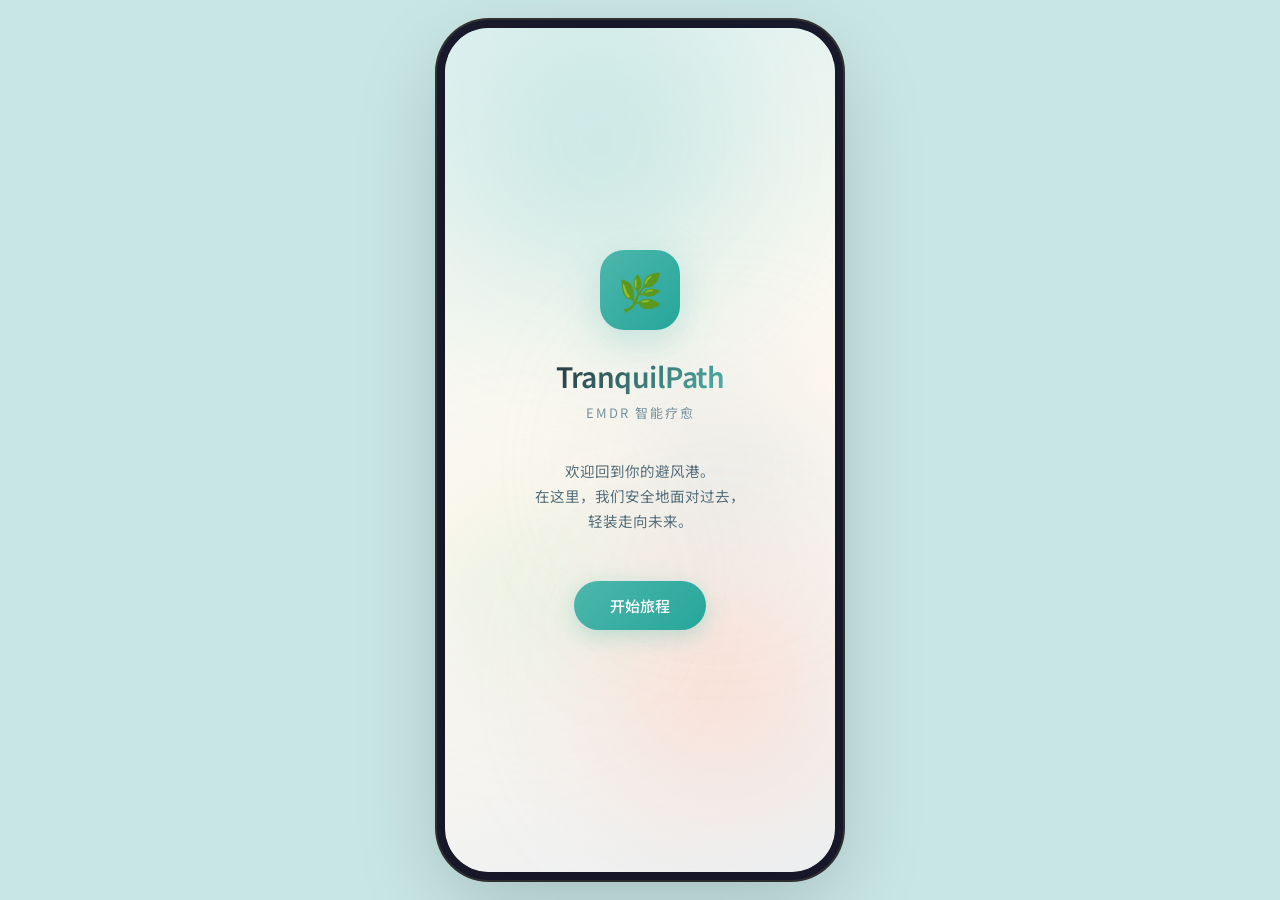
==== 05-Coding-Projects/TranquilPath-EMDR.html @ eb354d19 "Add TranquilPath EMDR therapy prototype Co-Authored-By: Claude Opus 4.6 <noreply@anthropic.com>" ====
<!DOCTYPE html>
<html lang="zh-CN">
<head>
<meta charset="UTF-8">
<meta name="viewport" content="width=device-width,initial-scale=1,maximum-scale=1,user-scalable=no">
<title>TranquilPath · EMDR 智能疗愈</title>
<link rel="preconnect" href="https://fonts.googleapis.com">
<link rel="preconnect" href="https://fonts.gstatic.com" crossorigin>
<link href="https://fonts.googleapis.com/css2?family=Inter:wght@300;400;500;600&family=Noto+Sans+SC:wght@300;400;500;600&display=swap" rel="stylesheet">
<script src="https://cdnjs.cloudflare.com/ajax/libs/gsap/3.12.5/gsap.min.js"></script>
<style>
/* ═══════════════════════════════════════════
   0. RESET & ROOT
   ═══════════════════════════════════════════ */
*,*::before,*::after{margin:0;padding:0;box-sizing:border-box}
:root{
  --mint:#E0F2F1;--mint-deep:#4DB6AC;--mint-mid:#80CBC4;--mint-light:#B2DFDB;
  --warm:#FFF9F0;--warm-accent:#FFAB91;--warm-deep:#FF8A65;
  --cloud:#ECEFF1;--cloud-deep:#90A4AE;
  --text-1:#263238;--text-2:#546E7A;--text-3:#78909C;
  --glass:rgba(255,255,255,0.42);--glass-strong:rgba(255,255,255,0.62);
  --glass-border:rgba(255,255,255,0.55);--glass-shadow:0 8px 32px rgba(0,0,0,0.07);
  --r-sm:12px;--r-md:20px;--r-lg:28px;
}
html,body{height:100%;overflow:hidden;background:#c8e6e4}
body{
  font-family:'Noto Sans SC','Inter',system-ui,sans-serif;
  color:var(--text-1);line-height:1.6;
  display:flex;align-items:center;justify-content:center;
  -webkit-font-smoothing:antialiased;
}

/* ═══════════════════════════════════════════
   1. PHONE FRAME
   ═══════════════════════════════════════════ */
.phone{
  width:390px;height:844px;border-radius:44px;overflow:hidden;
  position:relative;
  background:linear-gradient(160deg,var(--mint) 0%,var(--warm) 50%,var(--cloud) 100%);
  box-shadow:0 30px 90px rgba(0,0,0,0.18),0 0 0 8px #1a1a2e,0 0 0 10px #333;
}
@media(max-width:430px){
  .phone{width:100vw;height:100dvh;border-radius:0;box-shadow:none;}
  html,body{background:var(--mint)}
}

/* ═══════════════════════════════════════════
   2. BACKGROUND ORBS (living, breathing bg)
   ═══════════════════════════════════════════ */
.bg-orbs{position:absolute;inset:0;overflow:hidden;z-index:0;pointer-events:none}
.orb{position:absolute;border-radius:50%;filter:blur(70px);opacity:.55;will-change:transform}
.orb-1{width:280px;height:280px;background:#B2DFDB;top:-60px;left:-40px}
.orb-2{width:220px;height:220px;background:#FFCCBC;bottom:60px;right:-30px}
.orb-3{width:180px;height:180px;background:#CFD8DC;top:45%;left:40%}
.orb-4{width:150px;height:150px;background:#C8E6C9;bottom:30%;left:-20px}

/* ═══════════════════════════════════════════
   3. SCREENS
   ═══════════════════════════════════════════ */
.screen{
  position:absolute;inset:0;z-index:1;
  display:flex;flex-direction:column;align-items:center;
  padding:60px 28px 40px;opacity:0;pointer-events:none;
  overflow-y:auto;overflow-x:hidden;
  -webkit-overflow-scrolling:touch;
}
.screen.active{opacity:1;pointer-events:auto}
.screen::-webkit-scrollbar{display:none}

/* ═══════════════════════════════════════════
   4. STAGE INDICATOR
   ═══════════════════════════════════════════ */
.stage-bar{
  position:absolute;top:16px;left:28px;right:28px;z-index:10;
  display:flex;align-items:center;gap:6px;
}
.stage-dot{
  flex:1;height:3px;border-radius:2px;
  background:rgba(77,182,172,0.18);transition:background .5s;
}
.stage-dot.done{background:var(--mint-deep)}
.stage-dot.current{background:var(--mint-deep);animation:stage-pulse 2s ease-in-out infinite}
@keyframes stage-pulse{0%,100%{opacity:1}50%{opacity:.5}}
.stage-label{
  position:absolute;top:24px;left:0;
  font-size:11px;font-weight:500;color:var(--text-3);letter-spacing:.5px;
}

/* ═══════════════════════════════════════════
   5. GLASSMORPHISM COMPONENTS
   ═══════════════════════════════════════════ */
.glass{
  background:var(--glass);backdrop-filter:blur(24px);-webkit-backdrop-filter:blur(24px);
  border:1px solid var(--glass-border);border-radius:var(--r-md);
  box-shadow:var(--glass-shadow);
}
.glass-strong{
  background:var(--glass-strong);backdrop-filter:blur(30px);-webkit-backdrop-filter:blur(30px);
  border:1px solid rgba(255,255,255,0.7);border-radius:var(--r-md);
  box-shadow:var(--glass-shadow);
}

/* ═══════════════════════════════════════════
   6. BUTTONS
   ═══════════════════════════════════════════ */
.btn{
  display:inline-flex;align-items:center;justify-content:center;gap:8px;
  padding:14px 36px;border:none;border-radius:50px;cursor:pointer;
  font-family:inherit;font-size:15px;font-weight:500;
  transition:transform .2s,box-shadow .2s;
  -webkit-tap-highlight-color:transparent;
}
.btn:active{transform:scale(.96)}
.btn-primary{
  background:linear-gradient(135deg,var(--mint-deep),#26A69A);
  color:#fff;box-shadow:0 6px 24px rgba(77,182,172,0.35);
}
.btn-primary:hover{box-shadow:0 8px 30px rgba(77,182,172,0.5)}
.btn-soft{
  background:rgba(255,255,255,0.5);backdrop-filter:blur(12px);
  color:var(--text-1);border:1px solid rgba(255,255,255,0.6);
}
.btn-ghost{
  background:transparent;color:var(--text-2);padding:10px 20px;font-size:13px;
}
.btn-icon{
  width:44px;height:44px;padding:0;border-radius:50%;
  background:rgba(255,255,255,0.45);backdrop-filter:blur(12px);
  border:1px solid rgba(255,255,255,0.5);color:var(--text-1);
  font-size:18px;cursor:pointer;transition:transform .15s;
}
.btn-icon:active{transform:scale(.9)}

/* ═══════════════════════════════════════════
   7. WELCOME SCREEN
   ═══════════════════════════════════════════ */
#welcome{justify-content:center;padding-bottom:80px}
.welcome-logo{
  width:80px;height:80px;border-radius:24px;
  background:linear-gradient(135deg,var(--mint-deep),#26A69A);
  display:flex;align-items:center;justify-content:center;
  font-size:36px;margin-bottom:24px;
  box-shadow:0 12px 40px rgba(77,182,172,0.3);
}
.welcome-title{
  font-size:28px;font-weight:600;letter-spacing:-.5px;
  background:linear-gradient(135deg,var(--text-1),var(--mint-deep));
  -webkit-background-clip:text;-webkit-text-fill-color:transparent;
  margin-bottom:4px;
}
.welcome-sub{font-size:13px;color:var(--text-3);letter-spacing:2px;margin-bottom:36px}
.welcome-quote{
  font-size:14.5px;color:var(--text-2);text-align:center;
  max-width:300px;line-height:1.7;margin-bottom:48px;
}
.particles{position:absolute;inset:0;pointer-events:none;overflow:hidden;z-index:0}
.particle{
  position:absolute;bottom:-10px;border-radius:50%;
  background:rgba(77,182,172,0.3);
  animation:float-up linear infinite;
}
@keyframes float-up{
  0%{transform:translateY(0) translateX(0);opacity:0}
  8%{opacity:.4}85%{opacity:.15}
  100%{transform:translateY(-850px) translateX(30px);opacity:0}
}

/* ═══════════════════════════════════════════
   8. SAFE PLACE SCREEN
   ═══════════════════════════════════════════ */
#safe-place{justify-content:center;gap:0}
.breath-container{position:relative;width:200px;height:200px;margin-bottom:32px}
.breath-ring{
  position:absolute;inset:0;border-radius:50%;
  border:2.5px solid rgba(77,182,172,0.25);
}
.breath-circle{
  position:absolute;inset:12px;border-radius:50%;
  background:radial-gradient(circle at 40% 35%,rgba(178,223,219,0.6),rgba(77,182,172,0.2));
  box-shadow:0 0 50px rgba(77,182,172,0.15);
  will-change:transform;
}
.breath-glow{
  position:absolute;inset:-20px;border-radius:50%;
  background:radial-gradient(circle,rgba(77,182,172,0.08) 0%,transparent 70%);
  will-change:transform;
}
.breath-text{
  font-size:16px;font-weight:400;color:var(--mint-deep);
  text-align:center;min-height:28px;
}
.safe-title{font-size:20px;font-weight:600;color:var(--text-1);margin-bottom:12px;text-align:center}
.safe-desc{
  font-size:13.5px;color:var(--text-2);text-align:center;
  max-width:280px;line-height:1.7;margin-bottom:28px;
}
.breath-counter{font-size:12px;color:var(--text-3);margin-top:16px}

/* ═══════════════════════════════════════════
   9. MODE SELECTION SCREEN
   ═══════════════════════════════════════════ */
#mode-select{padding-top:52px;gap:0}
.mode-title{font-size:20px;font-weight:600;margin-bottom:8px;margin-top:8px;text-align:center}
.mode-desc{font-size:13px;color:var(--text-2);text-align:center;max-width:280px;margin-bottom:24px;line-height:1.65}
.mode-cards{display:flex;flex-direction:column;gap:14px;width:100%;margin-bottom:28px}
.mode-card{
  display:flex;align-items:center;gap:16px;
  padding:18px 20px;border-radius:var(--r-md);cursor:pointer;
  background:rgba(255,255,255,0.38);backdrop-filter:blur(18px);
  border:2px solid transparent;transition:all .3s;
  -webkit-tap-highlight-color:transparent;
}
.mode-card:hover{background:rgba(255,255,255,0.52)}
.mode-card.selected{
  border-color:var(--mint-deep);
  background:rgba(224,242,241,0.5);
  box-shadow:0 4px 20px rgba(77,182,172,0.15);
}
.mode-icon{
  width:48px;height:48px;border-radius:14px;flex-shrink:0;
  display:flex;align-items:center;justify-content:center;font-size:22px;
  background:rgba(77,182,172,0.12);
}
.mode-card.selected .mode-icon{background:rgba(77,182,172,0.22)}
.mode-label{font-size:15px;font-weight:500;margin-bottom:2px}
.mode-detail{font-size:12px;color:var(--text-3);line-height:1.5}

/* ═══════════════════════════════════════════
   10. BLS SESSION SCREEN
   ═══════════════════════════════════════════ */
#session{padding:52px 20px 24px;gap:0}
.session-header{
  display:flex;align-items:center;justify-content:space-between;
  width:100%;margin-bottom:8px;
}
.session-phase{font-size:13px;font-weight:500;color:var(--mint-deep)}
.session-sets{font-size:12px;color:var(--text-3)}
.bls-area{
  position:relative;width:100%;flex:1;min-height:280px;
  border-radius:var(--r-lg);overflow:hidden;
  background:rgba(255,255,255,0.2);
  margin:12px 0;
}
.bls-ball{
  position:absolute;width:44px;height:44px;border-radius:50%;
  background:radial-gradient(circle at 38% 35%,#B2DFDB,var(--mint-deep));
  box-shadow:0 0 24px rgba(77,182,172,0.4),0 0 48px rgba(77,182,172,0.15);
  top:50%;left:0;transform:translate(0,-50%);
  will-change:transform;z-index:2;
}
.bls-path-line{
  position:absolute;top:50%;left:22px;right:22px;height:2px;
  background:rgba(77,182,172,0.12);border-radius:1px;z-index:1;
}
.bls-path-inf{
  position:absolute;inset:0;z-index:1;pointer-events:none;
  display:flex;align-items:center;justify-content:center;
}
.bls-path-inf svg{width:80%;opacity:.1}
.guide-text{
  font-size:13.5px;color:var(--text-2);text-align:center;
  min-height:44px;line-height:1.65;margin-bottom:8px;
  max-width:320px;align-self:center;
}
.session-controls{
  display:flex;align-items:center;justify-content:center;gap:16px;
  width:100%;padding-top:8px;
}
.speed-label{font-size:11px;color:var(--text-3)}
.path-toggle{
  display:flex;align-items:center;gap:0;
  background:rgba(255,255,255,0.4);border-radius:20px;overflow:hidden;
  border:1px solid rgba(255,255,255,0.5);
}
.path-opt{
  padding:6px 14px;font-size:12px;cursor:pointer;
  color:var(--text-3);transition:all .25s;border:none;background:none;
  font-family:inherit;
}
.path-opt.active{background:var(--mint-deep);color:#fff;border-radius:18px}

/* Audio vis */
.audio-vis{
  display:flex;align-items:center;justify-content:center;gap:4px;
  position:absolute;inset:0;z-index:2;
}
.audio-bar{
  width:6px;border-radius:3px;background:var(--mint-deep);
  transition:height .15s;will-change:height;opacity:.6;
}
/* Haptic vis */
.haptic-vis{
  position:absolute;inset:0;display:flex;align-items:center;justify-content:center;z-index:2;
}
.haptic-hands{position:relative;width:200px;height:200px}
.haptic-hand{
  position:absolute;font-size:52px;transition:opacity .3s,transform .3s;opacity:.3;
}
.haptic-hand.left{left:10px;top:50%;transform:translateY(-50%) scaleX(-1)}
.haptic-hand.right{right:10px;top:50%;transform:translateY(-50%)}
.haptic-hand.active{opacity:1;transform:translateY(-50%) scale(1.15)}
.haptic-hand.right.active{transform:translateY(-50%) scale(1.15)}
.haptic-label{
  position:absolute;bottom:30%;left:50%;transform:translateX(-50%);
  font-size:13px;color:var(--text-3);white-space:nowrap;
}

/* ═══════════════════════════════════════════
   11. SUD POPUP
   ═══════════════════════════════════════════ */
.sud-overlay{
  position:absolute;inset:0;z-index:20;
  background:rgba(0,0,0,0.15);backdrop-filter:blur(4px);
  display:flex;align-items:flex-end;justify-content:center;
  opacity:0;pointer-events:none;transition:opacity .4s;
}
.sud-overlay.show{opacity:1;pointer-events:auto}
.sud-sheet{
  width:100%;padding:28px 24px 44px;
  background:rgba(255,255,255,0.88);backdrop-filter:blur(30px);
  border-radius:28px 28px 0 0;border:1px solid rgba(255,255,255,0.8);
  border-bottom:none;transform:translateY(100%);transition:transform .45s cubic-bezier(.32,.72,.37,1.1);
}
.sud-overlay.show .sud-sheet{transform:translateY(0)}
.sud-handle{width:36px;height:4px;background:rgba(0,0,0,0.1);border-radius:2px;margin:0 auto 20px}
.sud-title{font-size:17px;font-weight:600;text-align:center;margin-bottom:4px}
.sud-subtitle{font-size:13px;color:var(--text-3);text-align:center;margin-bottom:20px}
.sud-scale{display:flex;align-items:center;justify-content:center;gap:6px;margin-bottom:8px}
.sud-num{
  width:30px;height:30px;border-radius:50%;
  display:flex;align-items:center;justify-content:center;
  font-size:12px;font-weight:500;cursor:pointer;
  background:rgba(77,182,172,0.08);color:var(--text-2);
  border:2px solid transparent;transition:all .2s;
  -webkit-tap-highlight-color:transparent;
}
.sud-num:hover{background:rgba(77,182,172,0.15)}
.sud-num.selected{
  border-color:var(--mint-deep);background:rgba(77,182,172,0.2);
  color:var(--mint-deep);font-weight:600;transform:scale(1.15);
}
.sud-num.high{background:rgba(255,107,107,0.08)}
.sud-num.high.selected{border-color:#ef5350;background:rgba(255,107,107,0.15);color:#ef5350}
.sud-labels{display:flex;justify-content:space-between;margin-bottom:16px;padding:0 4px}
.sud-labels span{font-size:10px;color:var(--text-3)}
.sud-feedback{
  font-size:13px;color:var(--text-2);text-align:center;
  min-height:40px;line-height:1.6;margin-bottom:16px;
}
.sud-actions{display:flex;justify-content:center}

/* ═══════════════════════════════════════════
   12. BODY SCAN SCREEN
   ═══════════════════════════════════════════ */
#body-scan{padding-top:52px;gap:0}
.scan-title{font-size:20px;font-weight:600;margin-bottom:8px;text-align:center}
.scan-desc{font-size:13px;color:var(--text-2);text-align:center;max-width:280px;margin-bottom:16px;line-height:1.65}
.body-svg-wrap{
  position:relative;width:180px;height:340px;margin:0 auto 12px;
}
.body-svg-wrap svg{width:100%;height:100%}
.body-part{
  fill:rgba(77,182,172,0.1);stroke:rgba(77,182,172,0.3);stroke-width:1.5;
  cursor:pointer;transition:fill .3s,stroke .3s,filter .3s;
}
.body-part:hover{fill:rgba(77,182,172,0.2)}
.body-part.active{
  fill:rgba(77,182,172,0.35);stroke:var(--mint-deep);stroke-width:2;
  filter:drop-shadow(0 0 8px rgba(77,182,172,0.4));
}
.body-part.released{
  fill:rgba(200,230,201,0.3);stroke:rgba(129,199,132,0.5);
  filter:drop-shadow(0 0 6px rgba(129,199,132,0.3));
}
.scan-feedback{
  font-size:13.5px;color:var(--text-2);text-align:center;
  min-height:44px;line-height:1.65;max-width:280px;
}
.scan-count{font-size:12px;color:var(--text-3);margin-top:8px;margin-bottom:16px}

/* ═══════════════════════════════════════════
   13. CLOSURE SCREEN
   ═══════════════════════════════════════════ */
#closure{justify-content:center;gap:0}
.closure-icon{font-size:56px;margin-bottom:20px}
.closure-title{font-size:22px;font-weight:600;text-align:center;margin-bottom:12px}
.closure-msg{
  font-size:14px;color:var(--text-2);text-align:center;
  max-width:280px;line-height:1.7;margin-bottom:32px;
}
.closure-stats{
  display:flex;gap:20px;margin-bottom:36px;
}
.stat-card{
  padding:16px 20px;text-align:center;min-width:100px;
}
.stat-val{font-size:24px;font-weight:600;color:var(--mint-deep);margin-bottom:2px}
.stat-label{font-size:11px;color:var(--text-3)}
.closure-hearts{position:absolute;inset:0;pointer-events:none;overflow:hidden}
.heart{
  position:absolute;bottom:-20px;font-size:16px;opacity:0;
  animation:heart-float 4s ease-out forwards;
}
@keyframes heart-float{
  0%{transform:translateY(0) scale(0);opacity:0}
  15%{opacity:.6;transform:translateY(-80px) scale(1)}
  100%{opacity:0;transform:translateY(-600px) scale(.6) rotate(20deg)}
}

/* ═══════════════════════════════════════════
   14. UTILITIES
   ═══════════════════════════════════════════ */
.mt-8{margin-top:8px}.mt-16{margin-top:16px}.mt-24{margin-top:24px}
.hidden{display:none!important}
.fade-text{transition:opacity .4s}
</style>
</head>
<body>

<div class="phone" id="app">
  <!-- ── BG Orbs ── -->
  <div class="bg-orbs">
    <div class="orb orb-1"></div>
    <div class="orb orb-2"></div>
    <div class="orb orb-3"></div>
    <div class="orb orb-4"></div>
  </div>

  <!-- ── Stage Indicator ── -->
  <div class="stage-bar" id="stageBar" style="opacity:0">
    <div class="stage-dot" data-stage="0"></div>
    <div class="stage-dot" data-stage="1"></div>
    <div class="stage-dot" data-stage="2"></div>
    <div class="stage-dot" data-stage="3"></div>
    <div class="stage-dot" data-stage="4"></div>
    <div class="stage-dot" data-stage="5"></div>
  </div>

  <!-- ══════════════════════════════════════
       SCREEN 1: WELCOME
       ══════════════════════════════════════ -->
  <div class="screen active" id="welcome">
    <div class="particles" id="particles"></div>
    <div class="welcome-logo" id="wLogo">🌿</div>
    <div class="welcome-title" id="wTitle">TranquilPath</div>
    <div class="welcome-sub" id="wSub">EMDR 智能疗愈</div>
    <p class="welcome-quote" id="wQuote">
      欢迎回到你的避风港。<br>在这里，我们安全地面对过去，<br>轻装走向未来。
    </p>
    <button class="btn btn-primary" id="wBtn" onclick="goTo('safe-place',0)">开始旅程</button>
  </div>

  <!-- ══════════════════════════════════════
       SCREEN 2: SAFE PLACE (Breathing)
       ══════════════════════════════════════ -->
  <div class="screen" id="safe-place">
    <div class="safe-title">建立你的安全屋</div>
    <p class="safe-desc">闭上眼，想象一个绝对安全的地方。<br>跟随光圈的节奏，慢慢呼吸。</p>
    <div class="breath-container" id="breathBox">
      <div class="breath-glow" id="breathGlow"></div>
      <div class="breath-ring"></div>
      <div class="breath-circle" id="breathCircle"></div>
    </div>
    <div class="breath-text" id="breathText">准备开始...</div>
    <div class="breath-counter" id="breathCounter"></div>
    <button class="btn btn-primary mt-24" id="safeBtn" style="opacity:0;pointer-events:none" onclick="goTo('mode-select',1)">我准备好了</button>
  </div>

  <!-- ══════════════════════════════════════
       SCREEN 3: MODE SELECTION
       ══════════════════════════════════════ -->
  <div class="screen" id="mode-select">
    <div class="mode-title">选择双侧刺激方式</div>
    <p class="mode-desc">请选择最让你感到安稳的方式。我们可以先试运行一下。</p>
    <div class="mode-cards">
      <div class="mode-card selected" data-mode="visual" onclick="selectMode(this)">
        <div class="mode-icon">👁️</div>
        <div>
          <div class="mode-label">视觉引导 · 眼动追踪</div>
          <div class="mode-detail">柔和的光球左右移动，引导视觉焦点交替</div>
        </div>
      </div>
      <div class="mode-card" data-mode="audio" onclick="selectMode(this)">
        <div class="mode-icon">🎧</div>
        <div>
          <div class="mode-label">听觉引导 · 8D 环绕</div>
          <div class="mode-detail">左右耳交替的颂钵声，感受声音的流动</div>
        </div>
      </div>
      <div class="mode-card" data-mode="haptic" onclick="selectMode(this)">
        <div class="mode-icon">🦋</div>
        <div>
          <div class="mode-label">蝴蝶抱引导 · 触觉</div>
          <div class="mode-detail">手机交替震动，引导双臂交叉轻拍肩膀</div>
        </div>
      </div>
    </div>
    <button class="btn btn-primary" onclick="startSession()">开始疗程</button>
  </div>

  <!-- ══════════════════════════════════════
       SCREEN 4: BLS SESSION
       ══════════════════════════════════════ -->
  <div class="screen" id="session">
    <div class="session-header">
      <span class="session-phase" id="sessionPhase">脱敏阶段</span>
      <span class="session-sets" id="sessionSets">第 0/30 组</span>
    </div>
    <div class="bls-area" id="blsArea">
      <!-- Visual mode -->
      <div class="bls-path-line" id="blsPathLine"></div>
      <div class="bls-path-inf" id="blsPathInf" style="display:none">
        <svg viewBox="0 0 300 120"><path d="M30 60 C30 10 120 10 150 60 C180 110 270 110 270 60 C270 10 180 10 150 60 C120 110 30 110 30 60Z" fill="none" stroke="rgba(77,182,172,0.2)" stroke-width="2"/></svg>
      </div>
      <div class="bls-ball" id="blsBall"></div>
      <!-- Audio mode -->
      <div class="audio-vis" id="audioVis" style="display:none"></div>
      <!-- Haptic mode -->
      <div class="haptic-vis" id="hapticVis" style="display:none">
        <div class="haptic-hands">
          <div class="haptic-hand left" id="hapticL">🤚</div>
          <div class="haptic-hand right" id="hapticR">🤚</div>
        </div>
        <div class="haptic-label">交叉双臂，跟随节奏轻拍肩膀</div>
      </div>
    </div>
    <div class="guide-text" id="guideText">专注在那个画面上，同时感受身体的节奏。</div>
    <div class="session-controls">
      <button class="btn-icon" onclick="adjustSpeed(-1)" title="减速">🐢</button>
      <span class="speed-label" id="speedLabel">1.0x</span>
      <button class="btn-icon" onclick="togglePlay()" id="playBtn">⏸</button>
      <span class="speed-label" id="pathLabel" style="min-width:40px;text-align:center">线性</span>
      <button class="btn-icon" onclick="adjustSpeed(1)" title="加速">🐇</button>
    </div>
    <div style="display:flex;gap:8px;margin-top:8px">
      <button class="path-opt active" data-path="linear" onclick="setPath('linear')">直线</button>
      <button class="path-opt" data-path="infinity" onclick="setPath('infinity')">∞ 型</button>
      <button class="btn-ghost" onclick="endSession()" style="margin-left:auto">结束疗程 →</button>
    </div>
  </div>

  <!-- ══════════════════════════════════════
       SCREEN 5: BODY SCAN
       ══════════════════════════════════════ -->
  <div class="screen" id="body-scan">
    <div class="scan-title">身体扫描</div>
    <p class="scan-desc">用手指轻触身体中感到紧张或不适的部位。</p>
    <div class="body-svg-wrap">
      <svg viewBox="0 0 200 400" xmlns="http://www.w3.org/2000/svg">
        <!-- Head -->
        <ellipse cx="100" cy="32" rx="22" ry="26" class="body-part" data-label="头部" onclick="tapBody(this)"/>
        <!-- Neck -->
        <rect x="91" y="58" width="18" height="14" rx="6" class="body-part" data-label="颈部" onclick="tapBody(this)"/>
        <!-- L Shoulder -->
        <ellipse cx="60" cy="82" rx="20" ry="10" class="body-part" data-label="左肩" onclick="tapBody(this)"/>
        <!-- R Shoulder -->
        <ellipse cx="140" cy="82" rx="20" ry="10" class="body-part" data-label="右肩" onclick="tapBody(this)"/>
        <!-- Chest -->
        <rect x="68" y="92" width="64" height="42" rx="10" class="body-part" data-label="胸腔" onclick="tapBody(this)"/>
        <!-- L Arm -->
        <rect x="36" y="92" width="18" height="60" rx="9" class="body-part" data-label="左臂" onclick="tapBody(this)"/>
        <!-- R Arm -->
        <rect x="146" y="92" width="18" height="60" rx="9" class="body-part" data-label="右臂" onclick="tapBody(this)"/>
        <!-- Stomach -->
        <rect x="70" y="136" width="60" height="38" rx="10" class="body-part" data-label="腹部" onclick="tapBody(this)"/>
        <!-- Hips -->
        <rect x="68" y="176" width="64" height="30" rx="12" class="body-part" data-label="骨盆" onclick="tapBody(this)"/>
        <!-- L Hand -->
        <ellipse cx="40" cy="168" rx="10" ry="14" class="body-part" data-label="左手" onclick="tapBody(this)"/>
        <!-- R Hand -->
        <ellipse cx="160" cy="168" rx="10" ry="14" class="body-part" data-label="右手" onclick="tapBody(this)"/>
        <!-- L Thigh -->
        <rect x="72" y="210" width="22" height="60" rx="10" class="body-part" data-label="左大腿" onclick="tapBody(this)"/>
        <!-- R Thigh -->
        <rect x="106" y="210" width="22" height="60" rx="10" class="body-part" data-label="右大腿" onclick="tapBody(this)"/>
        <!-- L Shin -->
        <rect x="74" y="275" width="18" height="58" rx="9" class="body-part" data-label="左小腿" onclick="tapBody(this)"/>
        <!-- R Shin -->
        <rect x="108" y="275" width="18" height="58" rx="9" class="body-part" data-label="右小腿" onclick="tapBody(this)"/>
        <!-- L Foot -->
        <ellipse cx="83" cy="345" rx="15" ry="10" class="body-part" data-label="左脚" onclick="tapBody(this)"/>
        <!-- R Foot -->
        <ellipse cx="117" cy="345" rx="15" ry="10" class="body-part" data-label="右脚" onclick="tapBody(this)"/>
      </svg>
    </div>
    <div class="scan-feedback" id="scanFeedback">轻触你感到不适的区域</div>
    <div class="scan-count" id="scanCount"></div>
    <button class="btn btn-primary" onclick="goTo('closure',5)">完成身体扫描</button>
  </div>

  <!-- ══════════════════════════════════════
       SCREEN 6: CLOSURE
       ══════════════════════════════════════ -->
  <div class="screen" id="closure">
    <div class="closure-hearts" id="hearts"></div>
    <div class="closure-icon" id="closureIcon">🌸</div>
    <div class="closure-title" id="closureTitle">疗程完成</div>
    <p class="closure-msg" id="closureMsg">
      你完成了一次深度的自我修复。<br>现在，回到当下。<br>你比你想象的更强大。
    </p>
    <div class="closure-stats" id="closureStats">
      <div class="stat-card glass">
        <div class="stat-val" id="statSets">0</div>
        <div class="stat-label">完成组数</div>
      </div>
      <div class="stat-card glass">
        <div class="stat-val" id="statSud">-</div>
        <div class="stat-label">最低 SUD</div>
      </div>
    </div>
    <button class="btn btn-primary" onclick="restart()">返回首页</button>
  </div>

  <!-- ── SUD Popup ── -->
  <div class="sud-overlay" id="sudOverlay">
    <div class="sud-sheet">
      <div class="sud-handle"></div>
      <div class="sud-title">暂停一下</div>
      <div class="sud-subtitle">你现在的痛苦程度是？</div>
      <div class="sud-scale" id="sudScale"></div>
      <div class="sud-labels"><span>没有痛苦</span><span>最大痛苦</span></div>
      <div class="sud-feedback" id="sudFeedback"></div>
      <div class="sud-actions">
        <button class="btn btn-primary" id="sudContinue" onclick="sudSubmit()">继续</button>
      </div>
    </div>
  </div>
</div>

<!-- ═════════════════════════════════════════════════════════
     JAVASCRIPT
     ═════════════════════════════════════════════════════════ -->
<script>
/* ───────────────────────────────────
   STATE
   ─────────────────────────────────── */
const S = {
  screen: 'welcome',
  mode: 'visual',        // visual | audio | haptic
  path: 'linear',        // linear | infinity
  speed: 1.0,            // seconds per full cycle
  playing: false,
  setsDone: 0,
  setsPerRound: 30,
  sud: 7,
  lowestSud: 10,
  phase: 'desensitize',  // desensitize | install
  breathCycles: 0,
};

let blsAnim = null;
let audioEngine = null;
let hapticInterval = null;
let guideInterval = null;
let breathTL = null;
let orbTweens = [];

/* ───────────────────────────────────
   INIT
   ─────────────────────────────────── */
document.addEventListener('DOMContentLoaded', () => {
  createParticles();
  animateOrbs();
  buildSudScale();
  buildAudioBars();
  animateWelcome();
});

/* ───────────────────────────────────
   BACKGROUND ORBS
   ─────────────────────────────────── */
function animateOrbs() {
  orbTweens.push(gsap.to('.orb-1', { x:55, y:35, duration:9, repeat:-1, yoyo:true, ease:'sine.inOut' }));
  orbTweens.push(gsap.to('.orb-2', { x:-45, y:-25, duration:11, repeat:-1, yoyo:true, ease:'sine.inOut' }));
  orbTweens.push(gsap.to('.orb-3', { x:35, y:-40, duration:13, repeat:-1, yoyo:true, ease:'sine.inOut' }));
  orbTweens.push(gsap.to('.orb-4', { x:30, y:45, duration:10, repeat:-1, yoyo:true, ease:'sine.inOut' }));
}

/* ───────────────────────────────────
   PARTICLES (welcome)
   ─────────────────────────────────── */
function createParticles() {
  const c = document.getElementById('particles');
  for (let i = 0; i < 28; i++) {
    const p = document.createElement('div');
    p.className = 'particle';
    p.style.left = Math.random() * 100 + '%';
    p.style.animationDuration = (4 + Math.random() * 5) + 's';
    p.style.animationDelay = Math.random() * 4 + 's';
    const sz = 2 + Math.random() * 4;
    p.style.width = p.style.height = sz + 'px';
    p.style.opacity = 0.15 + Math.random() * 0.25;
    c.appendChild(p);
  }
}

/* ───────────────────────────────────
   WELCOME ANIMATION
   ─────────────────────────────────── */
function animateWelcome() {
  const tl = gsap.timeline({ delay: 0.3 });
  gsap.set(['#wLogo','#wTitle','#wSub','#wQuote','#wBtn'], { opacity:0, y:20 });
  tl.to('#wLogo', { opacity:1, y:0, duration:.6, ease:'back.out(2)' })
    .to('#wTitle', { opacity:1, y:0, duration:.5, ease:'power3.out' }, '-=.25')
    .to('#wSub',   { opacity:1, y:0, duration:.5, ease:'power3.out' }, '-=.2')
    .to('#wQuote', { opacity:1, y:0, duration:.6, ease:'power3.out' }, '-=.2')
    .to('#wBtn',   { opacity:1, y:0, duration:.5, ease:'back.out(1.5)' }, '-=.1');
}

/* ───────────────────────────────────
   SCREEN TRANSITIONS
   ─────────────────────────────────── */
function goTo(id, stageIdx) {
  const cur = document.querySelector('.screen.active');
  const nxt = document.getElementById(id);
  if (!nxt || cur === nxt) return;

  // Stop any active BLS/breath
  stopAllBLS();
  if (breathTL) { breathTL.kill(); breathTL = null; }

  const tl = gsap.timeline();
  tl.to(cur, { opacity:0, duration:.45, ease:'power2.inOut',
    onComplete: () => { cur.classList.remove('active'); }
  })
  .call(() => {
    nxt.classList.add('active');
    gsap.set(nxt, { opacity:0 });
    S.screen = id;
    updateStage(stageIdx);
  })
  .to(nxt, { opacity:1, duration:.45, ease:'power2.inOut',
    onComplete: () => onScreenEnter(id)
  });
}

function onScreenEnter(id) {
  if (id === 'safe-place') startBreathing();
  if (id === 'closure') animateClosure();
}

/* ───────────────────────────────────
   STAGE BAR
   ─────────────────────────────────── */
function updateStage(idx) {
  const bar = document.getElementById('stageBar');
  if (idx === undefined || idx < 0) { gsap.to(bar,{opacity:0,duration:.3}); return; }
  gsap.to(bar, { opacity:1, duration:.3 });
  document.querySelectorAll('.stage-dot').forEach((d,i) => {
    d.className = 'stage-dot' + (i < idx ? ' done' : i === idx ? ' current' : '');
  });
}

/* ───────────────────────────────────
   SAFE PLACE / BREATHING
   ─────────────────────────────────── */
function startBreathing() {
  S.breathCycles = 0;
  const circle = document.getElementById('breathCircle');
  const glow = document.getElementById('breathGlow');
  const text = document.getElementById('breathText');
  const counter = document.getElementById('breathCounter');
  const btn = document.getElementById('safeBtn');

  gsap.set(circle, { scale:1 });
  gsap.set(glow, { scale:1, opacity:.5 });

  breathTL = gsap.timeline({ repeat:-1, onRepeat: () => {
    S.breathCycles++;
    counter.textContent = `第 ${S.breathCycles} 次呼吸`;
    if (S.breathCycles >= 3 && btn.style.opacity === '0') {
      gsap.to(btn, { opacity:1, duration:.5 });
      btn.style.pointerEvents = 'auto';
    }
  }});

  // Inhale 4s
  breathTL
    .call(() => { text.textContent = '吸气...'; gsap.to(text,{opacity:1,duration:.3}); })
    .to(circle, { scale:1.35, duration:4, ease:'sine.inOut' }, 0)
    .to(glow,   { scale:1.5, opacity:.8, duration:4, ease:'sine.inOut' }, 0)
  // Brief hold
    .call(() => { text.textContent = '屏住...'; }, '+=0')
    .to({}, { duration:.8 })
  // Exhale 4s
    .call(() => { text.textContent = '呼气...'; })
    .to(circle, { scale:1, duration:4, ease:'sine.inOut' })
    .to(glow,   { scale:1, opacity:.5, duration:4, ease:'sine.inOut' }, '-=4')
    .to({}, { duration:.5 });
}

/* ───────────────────────────────────
   MODE SELECTION
   ─────────────────────────────────── */
function selectMode(el) {
  document.querySelectorAll('.mode-card').forEach(c => c.classList.remove('selected'));
  el.classList.add('selected');
  S.mode = el.dataset.mode;
}

/* ───────────────────────────────────
   BLS SESSION START
   ─────────────────────────────────── */
function startSession() {
  S.setsDone = 0;
  S.phase = 'desensitize';
  S.sud = 7;
  S.lowestSud = 10;
  S.playing = false;
  goTo('session', 2);
  setTimeout(() => {
    setupSessionUI();
    togglePlay();
  }, 600);
}

function setupSessionUI() {
  const ball = document.getElementById('blsBall');
  const area = document.getElementById('blsArea');
  const audioVis = document.getElementById('audioVis');
  const hapticVis = document.getElementById('hapticVis');
  const pathLine = document.getElementById('blsPathLine');
  const pathInf = document.getElementById('blsPathInf');
  const pathBtns = document.querySelectorAll('.path-opt');
  const pathLabel = document.getElementById('pathLabel');

  // Hide all vis layers
  ball.style.display = 'none';
  pathLine.style.display = 'none';
  pathInf.style.display = 'none';
  audioVis.style.display = 'none';
  hapticVis.style.display = 'none';

  // Show path toggle only for visual
  pathBtns.forEach(b => b.style.display = S.mode === 'visual' ? '' : 'none');
  pathLabel.style.display = S.mode === 'visual' ? '' : 'none';

  if (S.mode === 'visual') {
    ball.style.display = '';
    if (S.path === 'linear') pathLine.style.display = '';
    else pathInf.style.display = '';
    gsap.set(ball, { x:0, y:0 });
  } else if (S.mode === 'audio') {
    audioVis.style.display = 'flex';
  } else {
    hapticVis.style.display = 'flex';
  }

  updateSessionInfo();
  startGuideRotation();
}

function updateSessionInfo() {
  document.getElementById('sessionPhase').textContent =
    S.phase === 'install' ? '✨ 正面信念植入' : '脱敏阶段';
  document.getElementById('sessionSets').textContent =
    `第 ${S.setsDone}/${S.setsPerRound} 组`;
  document.getElementById('speedLabel').textContent = S.speed.toFixed(1) + 'x';
}

/* ───────────────────────────────────
   BLS ANIMATIONS
   ─────────────────────────────────── */
function togglePlay() {
  S.playing = !S.playing;
  document.getElementById('playBtn').textContent = S.playing ? '⏸' : '▶️';
  if (S.playing) runBLS();
  else stopAllBLS();
}

function runBLS() {
  stopAllBLS();
  if (!S.playing) return;
  if (S.mode === 'visual') runVisualBLS();
  else if (S.mode === 'audio') runAudioBLS();
  else runHapticBLS();
}

/* ── VISUAL BLS ── */
function runVisualBLS() {
  const ball = document.getElementById('blsBall');
  const area = document.getElementById('blsArea');
  const w = area.clientWidth - 44;
  const h = area.clientHeight - 44;
  const dur = S.speed;

  if (S.path === 'linear') {
    gsap.set(ball, { x:0, y: h/2 - 22, top:0, left:0 });
    blsAnim = gsap.to(ball, {
      x: w, duration: dur/2, ease:'sine.inOut',
      repeat:-1, yoyo:true,
      onRepeat: onBLSRep
    });
  } else {
    // Infinity / lemniscate
    const cx = w/2, cy = h/2 - 22;
    const ax = w * 0.42, ay = h * 0.18;
    const proxy = { t:0 };
    gsap.set(ball, { top:0, left:0 });
    blsAnim = gsap.to(proxy, {
      t: Math.PI*2, duration: dur, ease:'none', repeat:-1,
      onUpdate: () => {
        const t = proxy.t;
        const s = Math.sin(t), c = Math.cos(t);
        const d = 1 + s*s;
        gsap.set(ball, { x: cx + ax*c/d, y: cy + ay*s*c/d });
      },
      onRepeat: onBLSRep
    });
  }
}

/* ── AUDIO BLS ── */
function runAudioBLS() {
  if (!audioEngine) audioEngine = new AudioBLS();
  audioEngine.start(S.speed);
  startAudioVisBars();
}

function startAudioVisBars() {
  const bars = document.querySelectorAll('.audio-bar');
  let isLeft = true;
  let repCount = 0;

  function pulse() {
    if (!S.playing) return;
    bars.forEach((b,i) => {
      const isLeftBar = i < bars.length/2;
      const active = isLeft ? isLeftBar : !isLeftBar;
      const h = active ? (30 + Math.random()*80) : (8 + Math.random()*15);
      gsap.to(b, { height:h, duration:.15, ease:'power2.out' });
    });
    isLeft = !isLeft;
    repCount++;
    if (repCount % 2 === 0) onBLSRep();
    hapticInterval = setTimeout(pulse, S.speed * 500);
  }
  pulse();
}

/* ── HAPTIC BLS ── */
function runHapticBLS() {
  const lh = document.getElementById('hapticL');
  const rh = document.getElementById('hapticR');
  let isLeft = true;
  let repCount = 0;

  function tap() {
    if (!S.playing) return;
    lh.classList.toggle('active', isLeft);
    rh.classList.toggle('active', !isLeft);
    // Try vibration API
    if (navigator.vibrate) navigator.vibrate(isLeft ? [80,0,0] : [0,0,80]);
    isLeft = !isLeft;
    repCount++;
    if (repCount % 2 === 0) onBLSRep();
    hapticInterval = setTimeout(tap, S.speed * 500);
  }
  tap();
}

/* ── BLS rep counter ── */
let repCounter = 0;
function onBLSRep() {
  repCounter++;
  // Every ~30 reps = 1 set (adjusting for mode: visual counts per yoyo)
  if (repCounter >= 60) {  // 60 half-cycles = 30 full cycles
    repCounter = 0;
    S.setsDone++;
    updateSessionInfo();
    // Show SUD check every set
    pauseForSUD();
  }
}

function stopAllBLS() {
  if (blsAnim) { blsAnim.kill(); blsAnim = null; }
  if (audioEngine) audioEngine.stop();
  if (hapticInterval) { clearTimeout(hapticInterval); hapticInterval = null; }
  if (guideInterval) { clearInterval(guideInterval); guideInterval = null; }
}

/* ───────────────────────────────────
   AUDIO ENGINE (Web Audio API)
   ─────────────────────────────────── */
class AudioBLS {
  constructor() {
    this.ctx = null;
    this.playing = false;
    this.timer = null;
  }
  init() {
    this.ctx = new (window.AudioContext || window.webkitAudioContext)();
  }
  playTone(pan) {
    if (!this.ctx) return;
    const now = this.ctx.currentTime;
    const dur = 1.0;

    // Singing bowl approximation: layered sine waves
    const freqs = [396, 528, 264];
    const gains = [0.08, 0.05, 0.04];

    const masterGain = this.ctx.createGain();
    const panner = this.ctx.createStereoPanner();
    panner.pan.value = pan;
    masterGain.connect(panner);
    panner.connect(this.ctx.destination);

    masterGain.gain.setValueAtTime(0, now);
    masterGain.gain.linearRampToValueAtTime(1, now + 0.1);
    masterGain.gain.exponentialRampToValueAtTime(0.001, now + dur);

    freqs.forEach((f, i) => {
      const osc = this.ctx.createOscillator();
      const g = this.ctx.createGain();
      osc.type = 'sine';
      osc.frequency.value = f;
      g.gain.value = gains[i];
      osc.connect(g);
      g.connect(masterGain);
      osc.start(now);
      osc.stop(now + dur);
    });
  }
  start(speed) {
    if (!this.ctx) this.init();
    this.playing = true;
    let isLeft = true;
    const tick = () => {
      if (!this.playing) return;
      this.playTone(isLeft ? -1 : 1);
      isLeft = !isLeft;
      this.timer = setTimeout(tick, speed * 500);
    };
    tick();
  }
  stop() {
    this.playing = false;
    if (this.timer) clearTimeout(this.timer);
  }
}

/* ───────────────────────────────────
   BUILD AUDIO BARS
   ─────────────────────────────────── */
function buildAudioBars() {
  const vis = document.getElementById('audioVis');
  for (let i = 0; i < 24; i++) {
    const bar = document.createElement('div');
    bar.className = 'audio-bar';
    bar.style.height = '8px';
    vis.appendChild(bar);
  }
}

/* ───────────────────────────────────
   GUIDED TEXT ROTATION
   ─────────────────────────────────── */
const GUIDE_TEXTS = {
  desensitize: [
    '专注在那个画面上，同时感受身体的节奏。不要评判，只是观察。',
    '只是观察它，像观察窗外的风景，让它流过。',
    '让思绪像溪流一样流动，不需要抓住任何一个。',
    '注意身体的感觉，允许任何情绪浮现。',
    '你是安全的。这些只是记忆，不是当下。',
    '深吸一口气，继续跟随节奏。',
  ],
  install: [
    '感受内心正在生长的力量。你值得被温柔以待。',
    '让这份正面的信念扎根。你比你想象的更强大。',
    '感受温暖从心中扩散到全身每一个角落。',
    '你正在重建内心的平衡。每一刻都在变得更好。',
    '拥抱真实的自己，带着爱与接纳继续前行。',
  ],
  stuck: [
    '如果感到阻碍，试着深呼吸，想象这些念头像云朵一样飘走。',
    '我们换一种节奏试试。没有关系，慢慢来。',
  ]
};
let guideIdx = 0;

function startGuideRotation() {
  const el = document.getElementById('guideText');
  guideIdx = 0;
  updateGuideText(el);
  guideInterval = setInterval(() => {
    guideIdx++;
    gsap.to(el, { opacity:0, duration:.3, onComplete: () => {
      updateGuideText(el);
      gsap.to(el, { opacity:1, duration:.3 });
    }});
  }, 6000);
}

function updateGuideText(el) {
  const texts = GUIDE_TEXTS[S.phase] || GUIDE_TEXTS.desensitize;
  el.textContent = texts[guideIdx % texts.length];
}

/* ───────────────────────────────────
   SPEED & PATH CONTROLS
   ─────────────────────────────────── */
function adjustSpeed(dir) {
  S.speed = Math.max(0.4, Math.min(2.0, S.speed - dir * 0.2));
  document.getElementById('speedLabel').textContent = S.speed.toFixed(1) + 'x';
  if (S.playing) { stopAllBLS(); runBLS(); }
}

function setPath(p) {
  S.path = p;
  document.querySelectorAll('.path-opt').forEach(b =>
    b.classList.toggle('active', b.dataset.path === p)
  );
  document.getElementById('pathLabel').textContent = p === 'linear' ? '线性' : '∞ 型';
  document.getElementById('blsPathLine').style.display = p === 'linear' ? '' : 'none';
  document.getElementById('blsPathInf').style.display = p === 'infinity' ? '' : 'none';
  if (S.playing && S.mode === 'visual') {
    if (blsAnim) blsAnim.kill();
    runVisualBLS();
  }
}

/* ───────────────────────────────────
   SUD POPUP
   ─────────────────────────────────── */
function buildSudScale() {
  const wrap = document.getElementById('sudScale');
  for (let i = 0; i <= 10; i++) {
    const d = document.createElement('div');
    d.className = 'sud-num' + (i >= 7 ? ' high' : '');
    d.textContent = i;
    d.dataset.val = i;
    d.onclick = () => selectSud(i);
    wrap.appendChild(d);
  }
}

function selectSud(v) {
  S.sud = v;
  document.querySelectorAll('.sud-num').forEach(d =>
    d.classList.toggle('selected', +d.dataset.val === v)
  );
  const fb = document.getElementById('sudFeedback');
  if (v <= 2) fb.textContent = '很好！痛苦程度已经很低了。我们进入正面信念植入阶段。';
  else if (v <= 5) fb.textContent = '你正在进步。让我们继续，保持节奏。';
  else fb.textContent = '如果感到阻碍，试着深呼吸，想象这些念头像云朵一样飘走。我们换一种节奏试试。';
}

function pauseForSUD() {
  S.playing = false;
  stopAllBLS();
  document.getElementById('playBtn').textContent = '▶️';

  // Pre-select last SUD
  selectSud(S.sud);
  document.getElementById('sudOverlay').classList.add('show');
}

function sudSubmit() {
  document.getElementById('sudOverlay').classList.remove('show');
  S.lowestSud = Math.min(S.lowestSud, S.sud);

  // Phase transition
  if (S.sud <= 2 && S.phase === 'desensitize') {
    S.phase = 'install';
    S.speed = Math.max(0.4, S.speed - 0.2); // Faster for install
    // Brighten UI
    gsap.to('.bls-area', { background:'rgba(255,249,240,0.3)', duration:1 });
    gsap.to('.bls-ball', { background:'radial-gradient(circle at 38% 35%,#FFE0B2,#FF8A65)', duration:1 });
    document.getElementById('sessionPhase').textContent = '✨ 正面信念植入';
    guideIdx = 0;
  }
  // If SUD > 5, slow down
  if (S.sud > 5) {
    S.speed = Math.min(2.0, S.speed + 0.2);
    document.getElementById('speedLabel').textContent = S.speed.toFixed(1) + 'x';
  }

  updateSessionInfo();
  // Auto-resume
  setTimeout(() => {
    S.playing = true;
    document.getElementById('playBtn').textContent = '⏸';
    repCounter = 0;
    runBLS();
  }, 500);
}

/* ───────────────────────────────────
   END SESSION → BODY SCAN
   ─────────────────────────────────── */
function endSession() {
  S.playing = false;
  stopAllBLS();
  goTo('body-scan', 4);
}

/* ───────────────────────────────────
   BODY SCAN
   ─────────────────────────────────── */
const scanMessages = {
  '头部': '感受头部的重量慢慢释放，像清晨的露珠蒸发。',
  '颈部': '让颈部的紧绷慢慢融化，像冰雪在阳光下消融。',
  '左肩': '左肩的压力正在流走，让它自然下沉。',
  '右肩': '右肩的重担正在卸下，感受轻盈。',
  '胸腔': '深呼吸，感受胸腔的空间在扩展。',
  '左臂': '让左臂完全放松，感受温暖流过每一寸肌肤。',
  '右臂': '让右臂的力量慢慢释放，如同放下一件沉重的外套。',
  '腹部': '腹部是情绪的容器。深呼吸，让它柔软。',
  '骨盆': '感受骨盆的稳定与安全，你被大地支撑着。',
  '左手': '张开左手，释放指尖的紧握。',
  '右手': '张开右手，让掌心的温暖扩散。',
  '左大腿': '感受左腿的力量与支撑，让紧绷自然消散。',
  '右大腿': '右腿承载着你的前行，给它一份感谢。',
  '左小腿': '放松左小腿，感受血液的温暖流动。',
  '右小腿': '右小腿的疲劳正在释放，感受轻松。',
  '左脚': '左脚踏在大地上，你与此刻相连。',
  '右脚': '右脚稳稳着地，你是安全的。',
};
let scannedParts = new Set();

function tapBody(el) {
  const label = el.dataset.label;

  if (el.classList.contains('released')) return;

  // Toggle active
  if (el.classList.contains('active')) {
    el.classList.remove('active');
    el.classList.add('released');
    scannedParts.add(label);
    document.getElementById('scanFeedback').textContent = `✓ ${label} — 张力已释放`;
  } else {
    el.classList.add('active');
    document.getElementById('scanFeedback').textContent =
      scanMessages[label] || `深呼吸，感受${label}的变化...`;
  }
  document.getElementById('scanCount').textContent =
    scannedParts.size > 0 ? `已扫描 ${scannedParts.size} 个部位` : '';
}

/* ───────────────────────────────────
   CLOSURE
   ─────────────────────────────────── */
function animateClosure() {
  // Stats
  const setsEl = document.getElementById('statSets');
  const sudEl = document.getElementById('statSud');
  const counter = { sets:0, sud:10 };

  gsap.to(counter, {
    sets: S.setsDone, duration:1.5, ease:'power2.out',
    onUpdate: () => { setsEl.textContent = Math.round(counter.sets); }
  });
  gsap.to(counter, {
    sud: S.lowestSud, duration:1.5, ease:'power2.out', delay:.3,
    onUpdate: () => { sudEl.textContent = Math.round(counter.sud); }
  });

  // Floating hearts
  const heartsEl = document.getElementById('hearts');
  heartsEl.innerHTML = '';
  const emojis = ['💚','🌿','🍃','✨','🌸','💫','🦋'];
  for (let i = 0; i < 15; i++) {
    setTimeout(() => {
      const h = document.createElement('div');
      h.className = 'heart';
      h.textContent = emojis[Math.floor(Math.random()*emojis.length)];
      h.style.left = 10 + Math.random()*80 + '%';
      h.style.animationDelay = '0s';
      h.style.animationDuration = (3 + Math.random()*2) + 's';
      heartsEl.appendChild(h);
      setTimeout(() => h.remove(), 5000);
    }, i * 300);
  }

  // Entrance animation
  gsap.set(['#closureIcon','#closureTitle','#closureMsg','#closureStats'], { opacity:0, y:20 });
  const tl = gsap.timeline({ delay:.2 });
  tl.to('#closureIcon',  { opacity:1, y:0, duration:.6, ease:'back.out(2)' })
    .to('#closureTitle', { opacity:1, y:0, duration:.5, ease:'power3.out' }, '-=.2')
    .to('#closureMsg',   { opacity:1, y:0, duration:.6, ease:'power3.out' }, '-=.2')
    .to('#closureStats', { opacity:1, y:0, duration:.5, ease:'power3.out' }, '-=.1');
}

/* ───────────────────────────────────
   RESTART
   ─────────────────────────────────── */
function restart() {
  S.setsDone = 0; S.sud = 7; S.lowestSud = 10;
  S.phase = 'desensitize'; S.playing = false;
  scannedParts.clear();
  repCounter = 0;

  // Reset body scan
  document.querySelectorAll('.body-part').forEach(p => {
    p.classList.remove('active','released');
  });
  document.getElementById('scanFeedback').textContent = '轻触你感到不适的区域';
  document.getElementById('scanCount').textContent = '';

  // Reset BLS area color
  gsap.set('.bls-area', { background:'rgba(255,255,255,0.2)' });

  // Reset safe place button
  const safeBtn = document.getElementById('safeBtn');
  safeBtn.style.opacity = '0';
  safeBtn.style.pointerEvents = 'none';

  goTo('welcome', -1);
  setTimeout(animateWelcome, 500);
}

</script>
</body>
</html>
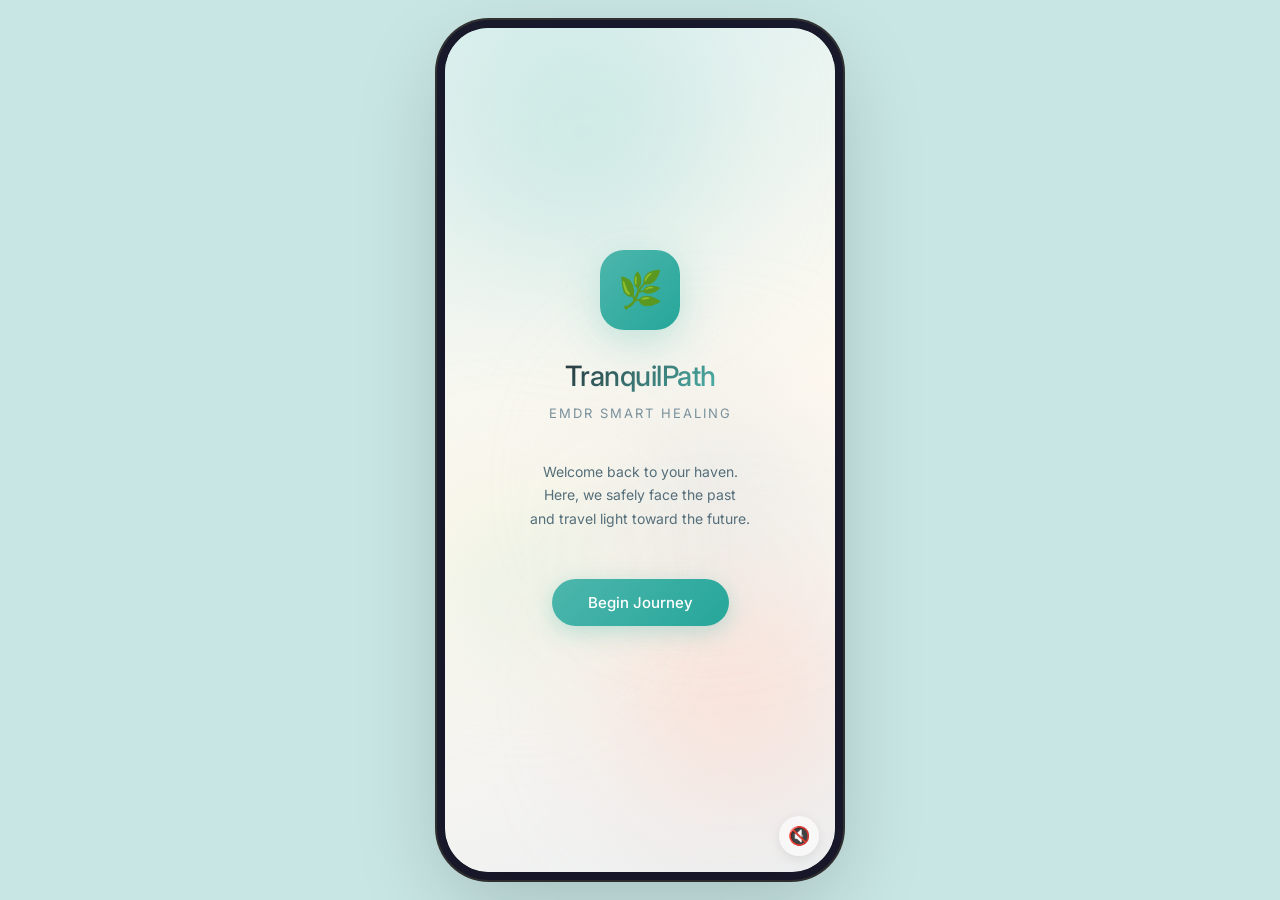
==== commit 25d93f52: "TranquilPath v2: complete English rebuild with all PRD features - Full English UI (all 7 screens + 3" ====
--- a/05-Coding-Projects/TranquilPath-EMDR.html
+++ b/05-Coding-Projects/TranquilPath-EMDR.html
@@ -1,38 +1,36 @@
 <!DOCTYPE html>
-<html lang="zh-CN">
+<html lang="en">
 <head>
 <meta charset="UTF-8">
 <meta name="viewport" content="width=device-width,initial-scale=1,maximum-scale=1,user-scalable=no">
-<title>TranquilPath · EMDR 智能疗愈</title>
+<title>TranquilPath · EMDR Smart Healing</title>
 <link rel="preconnect" href="https://fonts.googleapis.com">
 <link rel="preconnect" href="https://fonts.gstatic.com" crossorigin>
-<link href="https://fonts.googleapis.com/css2?family=Inter:wght@300;400;500;600&family=Noto+Sans+SC:wght@300;400;500;600&display=swap" rel="stylesheet">
+<link href="https://fonts.googleapis.com/css2?family=Inter:wght@400;500&family=Noto+Sans+SC:wght@400;500&display=swap" rel="stylesheet">
 <script src="https://cdnjs.cloudflare.com/ajax/libs/gsap/3.12.5/gsap.min.js"></script>
 <style>
-/* ═══════════════════════════════════════════
-   0. RESET & ROOT
-   ═══════════════════════════════════════════ */
+/* ═══ 0. VARIABLES & RESET ═══ */
 *,*::before,*::after{margin:0;padding:0;box-sizing:border-box}
 :root{
   --mint:#E0F2F1;--mint-deep:#4DB6AC;--mint-mid:#80CBC4;--mint-light:#B2DFDB;
   --warm:#FFF9F0;--warm-accent:#FFAB91;--warm-deep:#FF8A65;
   --cloud:#ECEFF1;--cloud-deep:#90A4AE;
   --text-1:#263238;--text-2:#546E7A;--text-3:#78909C;
+  --danger:#EF5350;--danger-bg:rgba(239,83,80,0.08);
   --glass:rgba(255,255,255,0.42);--glass-strong:rgba(255,255,255,0.62);
   --glass-border:rgba(255,255,255,0.55);--glass-shadow:0 8px 32px rgba(0,0,0,0.07);
   --r-sm:12px;--r-md:20px;--r-lg:28px;
+  --ball-color:#4DB6AC;
 }
 html,body{height:100%;overflow:hidden;background:#c8e6e4}
 body{
-  font-family:'Noto Sans SC','Inter',system-ui,sans-serif;
-  color:var(--text-1);line-height:1.6;
+  font-family:'Inter','Noto Sans SC',system-ui,sans-serif;
+  color:var(--text-1);line-height:1.6;font-weight:400;
   display:flex;align-items:center;justify-content:center;
   -webkit-font-smoothing:antialiased;
 }
 
-/* ═══════════════════════════════════════════
-   1. PHONE FRAME
-   ═══════════════════════════════════════════ */
+/* ═══ 1. PHONE FRAME ═══ */
 .phone{
   width:390px;height:844px;border-radius:44px;overflow:hidden;
   position:relative;
@@ -40,1278 +38,966 @@
   box-shadow:0 30px 90px rgba(0,0,0,0.18),0 0 0 8px #1a1a2e,0 0 0 10px #333;
 }
 @media(max-width:430px){
-  .phone{width:100vw;height:100dvh;border-radius:0;box-shadow:none;}
+  .phone{width:100vw;height:100dvh;border-radius:0;box-shadow:none}
   html,body{background:var(--mint)}
 }
 
-/* ═══════════════════════════════════════════
-   2. BACKGROUND ORBS (living, breathing bg)
-   ═══════════════════════════════════════════ */
+/* ═══ 2. BG ORBS ═══ */
 .bg-orbs{position:absolute;inset:0;overflow:hidden;z-index:0;pointer-events:none}
-.orb{position:absolute;border-radius:50%;filter:blur(70px);opacity:.55;will-change:transform}
+.orb{position:absolute;border-radius:50%;filter:blur(70px);opacity:.5;will-change:transform}
 .orb-1{width:280px;height:280px;background:#B2DFDB;top:-60px;left:-40px}
 .orb-2{width:220px;height:220px;background:#FFCCBC;bottom:60px;right:-30px}
 .orb-3{width:180px;height:180px;background:#CFD8DC;top:45%;left:40%}
 .orb-4{width:150px;height:150px;background:#C8E6C9;bottom:30%;left:-20px}
 
-/* ═══════════════════════════════════════════
-   3. SCREENS
-   ═══════════════════════════════════════════ */
+/* ═══ 3. SCREENS ═══ */
 .screen{
   position:absolute;inset:0;z-index:1;
   display:flex;flex-direction:column;align-items:center;
-  padding:60px 28px 40px;opacity:0;pointer-events:none;
-  overflow-y:auto;overflow-x:hidden;
-  -webkit-overflow-scrolling:touch;
+  padding:56px 24px 36px;opacity:0;pointer-events:none;
+  overflow-y:auto;overflow-x:hidden;-webkit-overflow-scrolling:touch;
 }
 .screen.active{opacity:1;pointer-events:auto}
 .screen::-webkit-scrollbar{display:none}
 
-/* ═══════════════════════════════════════════
-   4. STAGE INDICATOR
-   ═══════════════════════════════════════════ */
+/* ═══ 4. STAGE BAR ═══ */
 .stage-bar{
-  position:absolute;top:16px;left:28px;right:28px;z-index:10;
-  display:flex;align-items:center;gap:6px;
-}
-.stage-dot{
-  flex:1;height:3px;border-radius:2px;
-  background:rgba(77,182,172,0.18);transition:background .5s;
-}
+  position:absolute;top:14px;left:24px;right:24px;z-index:10;
+  display:flex;align-items:center;gap:5px;
+}
+.stage-dot{flex:1;height:3px;border-radius:2px;background:rgba(77,182,172,0.15);transition:background .5s}
 .stage-dot.done{background:var(--mint-deep)}
-.stage-dot.current{background:var(--mint-deep);animation:stage-pulse 2s ease-in-out infinite}
-@keyframes stage-pulse{0%,100%{opacity:1}50%{opacity:.5}}
-.stage-label{
-  position:absolute;top:24px;left:0;
-  font-size:11px;font-weight:500;color:var(--text-3);letter-spacing:.5px;
-}
-
-/* ═══════════════════════════════════════════
-   5. GLASSMORPHISM COMPONENTS
-   ═══════════════════════════════════════════ */
-.glass{
-  background:var(--glass);backdrop-filter:blur(24px);-webkit-backdrop-filter:blur(24px);
-  border:1px solid var(--glass-border);border-radius:var(--r-md);
-  box-shadow:var(--glass-shadow);
-}
-.glass-strong{
-  background:var(--glass-strong);backdrop-filter:blur(30px);-webkit-backdrop-filter:blur(30px);
-  border:1px solid rgba(255,255,255,0.7);border-radius:var(--r-md);
-  box-shadow:var(--glass-shadow);
-}
-
-/* ═══════════════════════════════════════════
-   6. BUTTONS
-   ═══════════════════════════════════════════ */
-.btn{
-  display:inline-flex;align-items:center;justify-content:center;gap:8px;
-  padding:14px 36px;border:none;border-radius:50px;cursor:pointer;
-  font-family:inherit;font-size:15px;font-weight:500;
-  transition:transform .2s,box-shadow .2s;
-  -webkit-tap-highlight-color:transparent;
-}
+.stage-dot.current{background:var(--mint-deep);animation:pulse-dot 2s ease-in-out infinite}
+@keyframes pulse-dot{0%,100%{opacity:1}50%{opacity:.45}}
+
+/* ═══ 5. GLASS ═══ */
+.glass{background:var(--glass);backdrop-filter:blur(24px);-webkit-backdrop-filter:blur(24px);border:1px solid var(--glass-border);border-radius:var(--r-md);box-shadow:var(--glass-shadow)}
+.glass-strong{background:var(--glass-strong);backdrop-filter:blur(30px);-webkit-backdrop-filter:blur(30px);border:1px solid rgba(255,255,255,0.7);border-radius:var(--r-md);box-shadow:var(--glass-shadow)}
+
+/* ═══ 6. BUTTONS ═══ */
+.btn{display:inline-flex;align-items:center;justify-content:center;gap:8px;padding:14px 36px;border:none;border-radius:50px;cursor:pointer;font-family:inherit;font-size:15px;font-weight:500;transition:transform .2s,box-shadow .2s;-webkit-tap-highlight-color:transparent}
 .btn:active{transform:scale(.96)}
-.btn-primary{
-  background:linear-gradient(135deg,var(--mint-deep),#26A69A);
-  color:#fff;box-shadow:0 6px 24px rgba(77,182,172,0.35);
-}
+.btn-primary{background:linear-gradient(135deg,var(--mint-deep),#26A69A);color:#fff;box-shadow:0 6px 24px rgba(77,182,172,0.35)}
 .btn-primary:hover{box-shadow:0 8px 30px rgba(77,182,172,0.5)}
-.btn-soft{
-  background:rgba(255,255,255,0.5);backdrop-filter:blur(12px);
-  color:var(--text-1);border:1px solid rgba(255,255,255,0.6);
-}
-.btn-ghost{
-  background:transparent;color:var(--text-2);padding:10px 20px;font-size:13px;
-}
-.btn-icon{
-  width:44px;height:44px;padding:0;border-radius:50%;
-  background:rgba(255,255,255,0.45);backdrop-filter:blur(12px);
-  border:1px solid rgba(255,255,255,0.5);color:var(--text-1);
-  font-size:18px;cursor:pointer;transition:transform .15s;
-}
+.btn-danger{background:linear-gradient(135deg,#EF5350,#E53935);color:#fff;box-shadow:0 6px 24px rgba(239,83,80,0.3)}
+.btn-soft{background:rgba(255,255,255,0.5);backdrop-filter:blur(12px);color:var(--text-1);border:1px solid rgba(255,255,255,0.6)}
+.btn-ghost{background:transparent;color:var(--text-2);padding:10px 20px;font-size:13px;cursor:pointer;border:none;font-family:inherit}
+.btn-icon{width:44px;height:44px;padding:0;border-radius:50%;background:rgba(255,255,255,0.45);backdrop-filter:blur(12px);border:1px solid rgba(255,255,255,0.5);color:var(--text-1);font-size:18px;cursor:pointer;transition:transform .15s;display:flex;align-items:center;justify-content:center}
 .btn-icon:active{transform:scale(.9)}
-
-/* ═══════════════════════════════════════════
-   7. WELCOME SCREEN
-   ═══════════════════════════════════════════ */
+.btn-sm{padding:8px 18px;font-size:13px;border-radius:40px}
+
+/* ═══ 7. FORMS ═══ */
+.form-group{width:100%;margin-bottom:14px}
+.form-label{font-size:13px;font-weight:500;color:var(--text-2);margin-bottom:6px;display:block}
+.form-textarea,.form-select,.form-input{width:100%;padding:12px 16px;border-radius:var(--r-sm);border:1.5px solid rgba(77,182,172,0.2);background:rgba(255,255,255,0.5);backdrop-filter:blur(12px);font-family:inherit;font-size:14px;color:var(--text-1);transition:border-color .3s;outline:none;line-height:1.6}
+.form-textarea:focus,.form-select:focus,.form-input:focus{border-color:var(--mint-deep)}
+.form-textarea{resize:none;height:100px}
+.form-select{appearance:none;background-image:url("data:image/svg+xml,%3Csvg xmlns='http://www.w3.org/2000/svg' width='12' height='12' viewBox='0 0 12 12'%3E%3Cpath d='M2 4l4 4 4-4' fill='none' stroke='%2378909C' stroke-width='1.5'/%3E%3C/svg%3E");background-repeat:no-repeat;background-position:right 12px center}
+.char-count{font-size:11px;color:var(--text-3);text-align:right;margin-top:4px}
+
+/* ═══ 8. WELCOME ═══ */
 #welcome{justify-content:center;padding-bottom:80px}
-.welcome-logo{
-  width:80px;height:80px;border-radius:24px;
-  background:linear-gradient(135deg,var(--mint-deep),#26A69A);
-  display:flex;align-items:center;justify-content:center;
-  font-size:36px;margin-bottom:24px;
-  box-shadow:0 12px 40px rgba(77,182,172,0.3);
-}
-.welcome-title{
-  font-size:28px;font-weight:600;letter-spacing:-.5px;
-  background:linear-gradient(135deg,var(--text-1),var(--mint-deep));
-  -webkit-background-clip:text;-webkit-text-fill-color:transparent;
-  margin-bottom:4px;
-}
+.welcome-logo{width:80px;height:80px;border-radius:24px;background:linear-gradient(135deg,var(--mint-deep),#26A69A);display:flex;align-items:center;justify-content:center;font-size:36px;margin-bottom:24px;box-shadow:0 12px 40px rgba(77,182,172,0.3)}
+.welcome-title{font-size:28px;font-weight:500;letter-spacing:-.5px;background:linear-gradient(135deg,var(--text-1),var(--mint-deep));-webkit-background-clip:text;-webkit-text-fill-color:transparent;margin-bottom:4px}
 .welcome-sub{font-size:13px;color:var(--text-3);letter-spacing:2px;margin-bottom:36px}
-.welcome-quote{
-  font-size:14.5px;color:var(--text-2);text-align:center;
-  max-width:300px;line-height:1.7;margin-bottom:48px;
-}
+.welcome-quote{font-size:14px;color:var(--text-2);text-align:center;max-width:300px;line-height:1.7;margin-bottom:48px}
 .particles{position:absolute;inset:0;pointer-events:none;overflow:hidden;z-index:0}
-.particle{
-  position:absolute;bottom:-10px;border-radius:50%;
-  background:rgba(77,182,172,0.3);
-  animation:float-up linear infinite;
-}
-@keyframes float-up{
-  0%{transform:translateY(0) translateX(0);opacity:0}
-  8%{opacity:.4}85%{opacity:.15}
-  100%{transform:translateY(-850px) translateX(30px);opacity:0}
-}
-
-/* ═══════════════════════════════════════════
-   8. SAFE PLACE SCREEN
-   ═══════════════════════════════════════════ */
+.particle{position:absolute;bottom:-10px;border-radius:50%;background:rgba(77,182,172,0.3);animation:float-up linear infinite}
+@keyframes float-up{0%{transform:translateY(0) translateX(0);opacity:0}8%{opacity:.4}85%{opacity:.15}100%{transform:translateY(-850px) translateX(30px);opacity:0}}
+
+/* ═══ 9. HISTORY ═══ */
+#history{padding-top:50px;gap:0}
+.history-title{font-size:20px;font-weight:500;margin-bottom:4px;text-align:center}
+.history-desc{font-size:13px;color:var(--text-2);text-align:center;max-width:280px;margin-bottom:18px;line-height:1.65}
+.wizard-dots{display:flex;gap:8px;margin-bottom:18px}
+.wizard-dot{width:8px;height:8px;border-radius:50%;background:rgba(77,182,172,0.2);transition:all .3s}
+.wizard-dot.active{background:var(--mint-deep);transform:scale(1.3)}
+.wizard-dot.done{background:var(--mint-mid)}
+.wizard-step{width:100%;display:none;flex-direction:column;align-items:center}
+.wizard-step.active{display:flex}
+.wizard-nav{display:flex;gap:12px;margin-top:14px;width:100%}
+.wizard-nav .btn{flex:1}
+.encrypt-badge{display:inline-flex;align-items:center;gap:4px;font-size:11px;color:var(--mint-deep);padding:4px 10px;border-radius:20px;background:rgba(77,182,172,0.08);margin-bottom:10px}
+.encrypt-badge.pulse{animation:enc-pulse 1s ease-in-out}
+@keyframes enc-pulse{0%,100%{box-shadow:0 0 0 0 rgba(77,182,172,0)}50%{box-shadow:0 0 0 8px rgba(77,182,172,0.15)}}
+.body-quick{display:flex;flex-wrap:wrap;gap:8px;justify-content:center;margin-top:8px}
+.body-chip{padding:8px 14px;border-radius:20px;font-size:13px;cursor:pointer;background:rgba(255,255,255,0.4);border:1.5px solid rgba(77,182,172,0.15);transition:all .25s}
+.body-chip.selected{background:rgba(77,182,172,0.15);border-color:var(--mint-deep);color:var(--mint-deep)}
+.sud-inline{display:flex;gap:5px;justify-content:center;flex-wrap:wrap;margin:8px 0}
+.sud-inline .sn{width:30px;height:30px;border-radius:50%;display:flex;align-items:center;justify-content:center;font-size:12px;cursor:pointer;background:rgba(77,182,172,0.08);color:var(--text-2);border:2px solid transparent;transition:all .2s}
+.sud-inline .sn.sel{border-color:var(--mint-deep);background:rgba(77,182,172,0.2);color:var(--mint-deep);transform:scale(1.15)}
+.sud-inline .sn.hi{background:var(--danger-bg)}
+.sud-inline .sn.hi.sel{border-color:var(--danger);color:var(--danger);background:rgba(239,83,80,0.15)}
+.voc-scale{display:flex;gap:6px;justify-content:center;margin:8px 0}
+.voc-n{width:34px;height:34px;border-radius:50%;display:flex;align-items:center;justify-content:center;font-size:14px;cursor:pointer;background:rgba(77,182,172,0.08);color:var(--text-2);border:2px solid transparent;transition:all .2s}
+.voc-n.sel{border-color:var(--mint-deep);background:rgba(77,182,172,0.2);color:var(--mint-deep);transform:scale(1.15)}
+
+/* ═══ 10. SAFE PLACE ═══ */
 #safe-place{justify-content:center;gap:0}
-.breath-container{position:relative;width:200px;height:200px;margin-bottom:32px}
-.breath-ring{
-  position:absolute;inset:0;border-radius:50%;
-  border:2.5px solid rgba(77,182,172,0.25);
-}
-.breath-circle{
-  position:absolute;inset:12px;border-radius:50%;
-  background:radial-gradient(circle at 40% 35%,rgba(178,223,219,0.6),rgba(77,182,172,0.2));
-  box-shadow:0 0 50px rgba(77,182,172,0.15);
-  will-change:transform;
-}
-.breath-glow{
-  position:absolute;inset:-20px;border-radius:50%;
-  background:radial-gradient(circle,rgba(77,182,172,0.08) 0%,transparent 70%);
-  will-change:transform;
-}
-.breath-text{
-  font-size:16px;font-weight:400;color:var(--mint-deep);
-  text-align:center;min-height:28px;
-}
-.safe-title{font-size:20px;font-weight:600;color:var(--text-1);margin-bottom:12px;text-align:center}
-.safe-desc{
-  font-size:13.5px;color:var(--text-2);text-align:center;
-  max-width:280px;line-height:1.7;margin-bottom:28px;
-}
-.breath-counter{font-size:12px;color:var(--text-3);margin-top:16px}
-
-/* ═══════════════════════════════════════════
-   9. MODE SELECTION SCREEN
-   ═══════════════════════════════════════════ */
-#mode-select{padding-top:52px;gap:0}
-.mode-title{font-size:20px;font-weight:600;margin-bottom:8px;margin-top:8px;text-align:center}
-.mode-desc{font-size:13px;color:var(--text-2);text-align:center;max-width:280px;margin-bottom:24px;line-height:1.65}
-.mode-cards{display:flex;flex-direction:column;gap:14px;width:100%;margin-bottom:28px}
-.mode-card{
-  display:flex;align-items:center;gap:16px;
-  padding:18px 20px;border-radius:var(--r-md);cursor:pointer;
-  background:rgba(255,255,255,0.38);backdrop-filter:blur(18px);
-  border:2px solid transparent;transition:all .3s;
-  -webkit-tap-highlight-color:transparent;
-}
-.mode-card:hover{background:rgba(255,255,255,0.52)}
-.mode-card.selected{
-  border-color:var(--mint-deep);
-  background:rgba(224,242,241,0.5);
-  box-shadow:0 4px 20px rgba(77,182,172,0.15);
-}
-.mode-icon{
-  width:48px;height:48px;border-radius:14px;flex-shrink:0;
-  display:flex;align-items:center;justify-content:center;font-size:22px;
-  background:rgba(77,182,172,0.12);
-}
-.mode-card.selected .mode-icon{background:rgba(77,182,172,0.22)}
-.mode-label{font-size:15px;font-weight:500;margin-bottom:2px}
-.mode-detail{font-size:12px;color:var(--text-3);line-height:1.5}
-
-/* ═══════════════════════════════════════════
-   10. BLS SESSION SCREEN
-   ═══════════════════════════════════════════ */
-#session{padding:52px 20px 24px;gap:0}
-.session-header{
-  display:flex;align-items:center;justify-content:space-between;
-  width:100%;margin-bottom:8px;
-}
+.breath-container{position:relative;width:180px;height:180px;margin-bottom:28px}
+.breath-ring{position:absolute;inset:0;border-radius:50%;border:2.5px solid rgba(77,182,172,0.25)}
+.breath-circle{position:absolute;inset:12px;border-radius:50%;background:radial-gradient(circle at 40% 35%,rgba(178,223,219,0.6),rgba(77,182,172,0.2));box-shadow:0 0 50px rgba(77,182,172,0.15);will-change:transform}
+.breath-glow{position:absolute;inset:-20px;border-radius:50%;background:radial-gradient(circle,rgba(77,182,172,0.08) 0%,transparent 70%);will-change:transform}
+.breath-text{font-size:16px;color:var(--mint-deep);text-align:center;min-height:28px}
+.safe-title{font-size:20px;font-weight:500;margin-bottom:10px;text-align:center}
+.safe-desc{font-size:13px;color:var(--text-2);text-align:center;max-width:280px;line-height:1.7;margin-bottom:24px}
+.breath-counter{font-size:12px;color:var(--text-3);margin-top:14px}
+
+/* ═══ 11. MODE SELECT ═══ */
+#mode-select{padding-top:44px;gap:0}
+.mode-title{font-size:18px;font-weight:500;margin-bottom:4px;text-align:center}
+.mode-desc{font-size:12px;color:var(--text-2);text-align:center;max-width:290px;margin-bottom:12px;line-height:1.6}
+.mode-cards{display:flex;flex-direction:column;gap:8px;width:100%;margin-bottom:8px}
+.mode-card{padding:12px 14px;border-radius:var(--r-md);cursor:pointer;background:rgba(255,255,255,0.35);backdrop-filter:blur(18px);border:2px solid transparent;transition:all .3s}
+.mode-card.on{border-color:var(--mint-deep);background:rgba(224,242,241,0.45);box-shadow:0 4px 20px rgba(77,182,172,0.12)}
+.mode-top{display:flex;align-items:center;gap:12px}
+.mode-icon{width:36px;height:36px;border-radius:10px;flex-shrink:0;display:flex;align-items:center;justify-content:center;font-size:18px;background:rgba(77,182,172,0.1)}
+.mode-card.on .mode-icon{background:rgba(77,182,172,0.2)}
+.mode-label{font-size:14px;font-weight:500;margin-bottom:1px}
+.mode-detail{font-size:11px;color:var(--text-3);line-height:1.5}
+.mode-toggle{margin-left:auto;width:42px;height:24px;border-radius:12px;background:rgba(0,0,0,0.1);position:relative;cursor:pointer;transition:background .3s;flex-shrink:0}
+.mode-toggle::after{content:'';position:absolute;top:2px;left:2px;width:20px;height:20px;border-radius:50%;background:#fff;box-shadow:0 1px 4px rgba(0,0,0,0.15);transition:transform .3s}
+.mode-card.on .mode-toggle{background:var(--mint-deep)}
+.mode-card.on .mode-toggle::after{transform:translateX(18px)}
+.mode-sub{margin-top:8px;padding-top:8px;border-top:1px solid rgba(77,182,172,0.1);display:none}
+.mode-card.on .mode-sub{display:block}
+.mode-sub-row{display:flex;align-items:center;gap:8px;margin-bottom:6px;flex-wrap:wrap}
+.mode-sub-label{font-size:11px;color:var(--text-3);min-width:46px}
+.color-dots{display:flex;gap:8px}
+.color-dot{width:22px;height:22px;border-radius:50%;cursor:pointer;border:2.5px solid transparent;transition:all .2s}
+.color-dot.active{border-color:var(--text-1);transform:scale(1.2)}
+.pill-toggle{display:flex;background:rgba(255,255,255,0.4);border-radius:16px;overflow:hidden;border:1px solid rgba(255,255,255,0.5)}
+.pill-opt{padding:5px 11px;font-size:11px;cursor:pointer;color:var(--text-3);transition:all .25s;border:none;background:none;font-family:inherit}
+.pill-opt.active{background:var(--mint-deep);color:#fff;border-radius:14px}
+.try-btn{margin-left:auto;padding:4px 10px;border-radius:12px;border:1px solid rgba(77,182,172,0.3);background:rgba(255,255,255,0.4);font-size:11px;color:var(--mint-deep);cursor:pointer;font-family:inherit;transition:all .2s}
+.try-btn:hover{background:rgba(77,182,172,0.1)}
+.reps-row{display:flex;align-items:center;gap:12px;width:100%;padding:8px 14px;border-radius:var(--r-sm);background:rgba(255,255,255,0.3);margin-bottom:10px}
+.reps-label{font-size:13px;color:var(--text-2);white-space:nowrap}
+.reps-slider{flex:1;accent-color:var(--mint-deep);cursor:pointer}
+.reps-val{font-size:14px;font-weight:500;color:var(--mint-deep);min-width:28px;text-align:center}
+
+/* ═══ 12. SESSION ═══ */
+#session{padding:50px 18px 20px;gap:0}
+.session-header{display:flex;align-items:center;justify-content:space-between;width:100%;margin-bottom:6px}
 .session-phase{font-size:13px;font-weight:500;color:var(--mint-deep)}
 .session-sets{font-size:12px;color:var(--text-3)}
-.bls-area{
-  position:relative;width:100%;flex:1;min-height:280px;
-  border-radius:var(--r-lg);overflow:hidden;
-  background:rgba(255,255,255,0.2);
-  margin:12px 0;
-}
-.bls-ball{
-  position:absolute;width:44px;height:44px;border-radius:50%;
-  background:radial-gradient(circle at 38% 35%,#B2DFDB,var(--mint-deep));
-  box-shadow:0 0 24px rgba(77,182,172,0.4),0 0 48px rgba(77,182,172,0.15);
-  top:50%;left:0;transform:translate(0,-50%);
-  will-change:transform;z-index:2;
-}
-.bls-path-line{
-  position:absolute;top:50%;left:22px;right:22px;height:2px;
-  background:rgba(77,182,172,0.12);border-radius:1px;z-index:1;
-}
-.bls-path-inf{
-  position:absolute;inset:0;z-index:1;pointer-events:none;
-  display:flex;align-items:center;justify-content:center;
-}
+.bls-area{position:relative;width:100%;flex:1;min-height:260px;border-radius:var(--r-lg);overflow:hidden;background:rgba(255,255,255,0.18);margin:8px 0}
+.bls-ball{position:absolute;width:40px;height:40px;border-radius:50%;background:radial-gradient(circle at 38% 35%,var(--mint-light),var(--ball-color));box-shadow:0 0 24px rgba(77,182,172,0.4),0 0 48px rgba(77,182,172,0.15);top:50%;left:0;transform:translate(0,-50%);will-change:transform;z-index:2}
+.bls-path-line{position:absolute;top:50%;left:20px;right:20px;height:2px;background:rgba(77,182,172,0.1);border-radius:1px;z-index:1}
+.bls-path-inf{position:absolute;inset:0;z-index:1;pointer-events:none;display:flex;align-items:center;justify-content:center}
 .bls-path-inf svg{width:80%;opacity:.1}
-.guide-text{
-  font-size:13.5px;color:var(--text-2);text-align:center;
-  min-height:44px;line-height:1.65;margin-bottom:8px;
-  max-width:320px;align-self:center;
-}
-.session-controls{
-  display:flex;align-items:center;justify-content:center;gap:16px;
-  width:100%;padding-top:8px;
-}
-.speed-label{font-size:11px;color:var(--text-3)}
-.path-toggle{
-  display:flex;align-items:center;gap:0;
-  background:rgba(255,255,255,0.4);border-radius:20px;overflow:hidden;
-  border:1px solid rgba(255,255,255,0.5);
-}
-.path-opt{
-  padding:6px 14px;font-size:12px;cursor:pointer;
-  color:var(--text-3);transition:all .25s;border:none;background:none;
-  font-family:inherit;
-}
-.path-opt.active{background:var(--mint-deep);color:#fff;border-radius:18px}
-
-/* Audio vis */
-.audio-vis{
-  display:flex;align-items:center;justify-content:center;gap:4px;
-  position:absolute;inset:0;z-index:2;
-}
-.audio-bar{
-  width:6px;border-radius:3px;background:var(--mint-deep);
-  transition:height .15s;will-change:height;opacity:.6;
-}
-/* Haptic vis */
-.haptic-vis{
-  position:absolute;inset:0;display:flex;align-items:center;justify-content:center;z-index:2;
-}
+.audio-vis{display:flex;align-items:center;justify-content:center;gap:3px;position:absolute;inset:0;z-index:2}
+.audio-bar{width:5px;border-radius:3px;background:var(--mint-deep);transition:height .15s;will-change:height;opacity:.55}
+.haptic-vis{position:absolute;inset:0;display:flex;align-items:center;justify-content:center;z-index:2}
 .haptic-hands{position:relative;width:200px;height:200px}
-.haptic-hand{
-  position:absolute;font-size:52px;transition:opacity .3s,transform .3s;opacity:.3;
-}
+.haptic-hand{position:absolute;font-size:48px;transition:opacity .3s,transform .3s;opacity:.25}
 .haptic-hand.left{left:10px;top:50%;transform:translateY(-50%) scaleX(-1)}
 .haptic-hand.right{right:10px;top:50%;transform:translateY(-50%)}
 .haptic-hand.active{opacity:1;transform:translateY(-50%) scale(1.15)}
 .haptic-hand.right.active{transform:translateY(-50%) scale(1.15)}
-.haptic-label{
-  position:absolute;bottom:30%;left:50%;transform:translateX(-50%);
-  font-size:13px;color:var(--text-3);white-space:nowrap;
-}
-
-/* ═══════════════════════════════════════════
-   11. SUD POPUP
-   ═══════════════════════════════════════════ */
-.sud-overlay{
-  position:absolute;inset:0;z-index:20;
-  background:rgba(0,0,0,0.15);backdrop-filter:blur(4px);
-  display:flex;align-items:flex-end;justify-content:center;
-  opacity:0;pointer-events:none;transition:opacity .4s;
-}
+.haptic-label{position:absolute;bottom:28%;left:50%;transform:translateX(-50%);font-size:12px;color:var(--text-3);white-space:nowrap}
+.guide-text{font-size:13px;color:var(--text-2);text-align:center;min-height:42px;line-height:1.65;margin-bottom:6px;max-width:320px;align-self:center}
+.session-controls{display:flex;align-items:center;justify-content:center;gap:14px;width:100%;padding-top:4px}
+.speed-label{font-size:11px;color:var(--text-3)}
+.session-bottom{display:flex;align-items:center;gap:8px;margin-top:6px;width:100%}
+.path-toggle{display:flex;background:rgba(255,255,255,0.4);border-radius:18px;overflow:hidden;border:1px solid rgba(255,255,255,0.5)}
+.path-opt{padding:5px 12px;font-size:12px;cursor:pointer;color:var(--text-3);transition:all .25s;border:none;background:none;font-family:inherit}
+.path-opt.active{background:var(--mint-deep);color:#fff;border-radius:16px}
+
+/* ═══ 13. SUD POPUP ═══ */
+.sud-overlay{position:absolute;inset:0;z-index:20;background:rgba(0,0,0,0.12);backdrop-filter:blur(4px);display:flex;align-items:flex-end;justify-content:center;opacity:0;pointer-events:none;transition:opacity .4s}
 .sud-overlay.show{opacity:1;pointer-events:auto}
-.sud-sheet{
-  width:100%;padding:28px 24px 44px;
-  background:rgba(255,255,255,0.88);backdrop-filter:blur(30px);
-  border-radius:28px 28px 0 0;border:1px solid rgba(255,255,255,0.8);
-  border-bottom:none;transform:translateY(100%);transition:transform .45s cubic-bezier(.32,.72,.37,1.1);
-}
+.sud-sheet{width:100%;padding:24px 22px 40px;background:rgba(255,255,255,0.88);backdrop-filter:blur(30px);border-radius:24px 24px 0 0;border:1px solid rgba(255,255,255,0.8);border-bottom:none;transform:translateY(100%);transition:transform .45s cubic-bezier(.32,.72,.37,1.1)}
 .sud-overlay.show .sud-sheet{transform:translateY(0)}
-.sud-handle{width:36px;height:4px;background:rgba(0,0,0,0.1);border-radius:2px;margin:0 auto 20px}
-.sud-title{font-size:17px;font-weight:600;text-align:center;margin-bottom:4px}
-.sud-subtitle{font-size:13px;color:var(--text-3);text-align:center;margin-bottom:20px}
-.sud-scale{display:flex;align-items:center;justify-content:center;gap:6px;margin-bottom:8px}
-.sud-num{
-  width:30px;height:30px;border-radius:50%;
-  display:flex;align-items:center;justify-content:center;
-  font-size:12px;font-weight:500;cursor:pointer;
-  background:rgba(77,182,172,0.08);color:var(--text-2);
-  border:2px solid transparent;transition:all .2s;
-  -webkit-tap-highlight-color:transparent;
-}
+.sud-handle{width:36px;height:4px;background:rgba(0,0,0,0.08);border-radius:2px;margin:0 auto 16px}
+.sud-title{font-size:17px;font-weight:500;text-align:center;margin-bottom:3px}
+.sud-subtitle{font-size:13px;color:var(--text-3);text-align:center;margin-bottom:16px}
+.sud-scale{display:flex;align-items:center;justify-content:center;gap:5px;margin-bottom:6px}
+.sud-num{width:28px;height:28px;border-radius:50%;display:flex;align-items:center;justify-content:center;font-size:12px;font-weight:500;cursor:pointer;background:rgba(77,182,172,0.08);color:var(--text-2);border:2px solid transparent;transition:all .2s}
 .sud-num:hover{background:rgba(77,182,172,0.15)}
-.sud-num.selected{
-  border-color:var(--mint-deep);background:rgba(77,182,172,0.2);
-  color:var(--mint-deep);font-weight:600;transform:scale(1.15);
-}
-.sud-num.high{background:rgba(255,107,107,0.08)}
-.sud-num.high.selected{border-color:#ef5350;background:rgba(255,107,107,0.15);color:#ef5350}
-.sud-labels{display:flex;justify-content:space-between;margin-bottom:16px;padding:0 4px}
+.sud-num.selected{border-color:var(--mint-deep);background:rgba(77,182,172,0.2);color:var(--mint-deep);transform:scale(1.15)}
+.sud-num.high{background:var(--danger-bg)}
+.sud-num.high.selected{border-color:var(--danger);background:rgba(239,83,80,0.15);color:var(--danger)}
+.sud-labels{display:flex;justify-content:space-between;margin-bottom:12px;padding:0 4px}
 .sud-labels span{font-size:10px;color:var(--text-3)}
-.sud-feedback{
-  font-size:13px;color:var(--text-2);text-align:center;
-  min-height:40px;line-height:1.6;margin-bottom:16px;
-}
+.sud-feedback{font-size:13px;color:var(--text-2);text-align:center;min-height:38px;line-height:1.6;margin-bottom:12px}
 .sud-actions{display:flex;justify-content:center}
 
-/* ═══════════════════════════════════════════
-   12. BODY SCAN SCREEN
-   ═══════════════════════════════════════════ */
-#body-scan{padding-top:52px;gap:0}
-.scan-title{font-size:20px;font-weight:600;margin-bottom:8px;text-align:center}
-.scan-desc{font-size:13px;color:var(--text-2);text-align:center;max-width:280px;margin-bottom:16px;line-height:1.65}
-.body-svg-wrap{
-  position:relative;width:180px;height:340px;margin:0 auto 12px;
-}
+/* ═══ 14. MOOD PICKER ═══ */
+.mood-overlay{position:absolute;inset:0;z-index:22;background:rgba(0,0,0,0.08);backdrop-filter:blur(3px);display:flex;align-items:center;justify-content:center;opacity:0;pointer-events:none;transition:opacity .3s}
+.mood-overlay.show{opacity:1;pointer-events:auto}
+.mood-card{padding:24px 20px;border-radius:var(--r-lg);background:rgba(255,255,255,0.88);backdrop-filter:blur(30px);border:1px solid rgba(255,255,255,0.8);text-align:center;max-width:320px;width:90%}
+.mood-card h3{font-size:16px;font-weight:500;margin-bottom:4px}
+.mood-card p{font-size:12px;color:var(--text-3);margin-bottom:16px}
+.mood-options{display:flex;justify-content:center;gap:6px}
+.mood-opt{display:flex;flex-direction:column;align-items:center;gap:4px;padding:10px 6px;border-radius:var(--r-sm);cursor:pointer;transition:all .2s;border:2px solid transparent;min-width:50px}
+.mood-opt:hover{background:rgba(77,182,172,0.08)}
+.mood-opt .emoji{font-size:26px}
+.mood-opt .mlabel{font-size:9px;color:var(--text-3)}
+
+/* ═══ 15. CRISIS ALERT ═══ */
+.crisis-overlay{position:absolute;inset:0;z-index:50;background:rgba(239,83,80,0.08);backdrop-filter:blur(8px);display:flex;align-items:center;justify-content:center;opacity:0;pointer-events:none;transition:opacity .3s}
+.crisis-overlay.show{opacity:1;pointer-events:auto}
+.crisis-card{padding:28px 24px;border-radius:var(--r-lg);background:rgba(255,255,255,0.94);backdrop-filter:blur(30px);border:2px solid rgba(239,83,80,0.3);text-align:center;max-width:330px;width:90%}
+.crisis-icon{font-size:48px;margin-bottom:12px}
+.crisis-title{font-size:20px;font-weight:500;margin-bottom:8px}
+.crisis-msg{font-size:13px;color:var(--text-2);line-height:1.7;margin-bottom:20px}
+.crisis-line{display:flex;align-items:center;gap:10px;padding:12px 16px;border-radius:var(--r-sm);background:rgba(77,182,172,0.06);margin-bottom:8px;text-align:left}
+.crisis-line .ci{font-size:20px;flex-shrink:0}
+.crisis-line .cn{font-size:13px;font-weight:500}
+.crisis-line .cd{font-size:11px;color:var(--text-3)}
+
+/* ═══ 16. BODY SCAN ═══ */
+#body-scan{padding-top:44px;gap:0}
+.scan-title{font-size:20px;font-weight:500;margin-bottom:6px;text-align:center}
+.scan-desc{font-size:13px;color:var(--text-2);text-align:center;max-width:280px;margin-bottom:12px;line-height:1.65}
+.body-svg-wrap{position:relative;width:140px;height:280px;margin:0 auto 8px}
 .body-svg-wrap svg{width:100%;height:100%}
-.body-part{
-  fill:rgba(77,182,172,0.1);stroke:rgba(77,182,172,0.3);stroke-width:1.5;
-  cursor:pointer;transition:fill .3s,stroke .3s,filter .3s;
-}
+.body-part{fill:rgba(77,182,172,0.1);stroke:rgba(77,182,172,0.3);stroke-width:1.5;cursor:pointer;transition:fill .3s,stroke .3s,filter .3s}
 .body-part:hover{fill:rgba(77,182,172,0.2)}
-.body-part.active{
-  fill:rgba(77,182,172,0.35);stroke:var(--mint-deep);stroke-width:2;
-  filter:drop-shadow(0 0 8px rgba(77,182,172,0.4));
-}
-.body-part.released{
-  fill:rgba(200,230,201,0.3);stroke:rgba(129,199,132,0.5);
-  filter:drop-shadow(0 0 6px rgba(129,199,132,0.3));
-}
-.scan-feedback{
-  font-size:13.5px;color:var(--text-2);text-align:center;
-  min-height:44px;line-height:1.65;max-width:280px;
-}
-.scan-count{font-size:12px;color:var(--text-3);margin-top:8px;margin-bottom:16px}
-
-/* ═══════════════════════════════════════════
-   13. CLOSURE SCREEN
-   ═══════════════════════════════════════════ */
-#closure{justify-content:center;gap:0}
-.closure-icon{font-size:56px;margin-bottom:20px}
-.closure-title{font-size:22px;font-weight:600;text-align:center;margin-bottom:12px}
-.closure-msg{
-  font-size:14px;color:var(--text-2);text-align:center;
-  max-width:280px;line-height:1.7;margin-bottom:32px;
-}
-.closure-stats{
-  display:flex;gap:20px;margin-bottom:36px;
-}
-.stat-card{
-  padding:16px 20px;text-align:center;min-width:100px;
-}
-.stat-val{font-size:24px;font-weight:600;color:var(--mint-deep);margin-bottom:2px}
+.body-part.active{fill:rgba(77,182,172,0.35);stroke:var(--mint-deep);stroke-width:2;filter:drop-shadow(0 0 8px rgba(77,182,172,0.4))}
+.body-part.released{fill:rgba(200,230,201,0.3);stroke:rgba(129,199,132,0.5);filter:drop-shadow(0 0 6px rgba(129,199,132,0.3))}
+.scan-feedback{font-size:13px;color:var(--text-2);text-align:center;min-height:42px;line-height:1.65;max-width:280px}
+.scan-count{font-size:12px;color:var(--text-3);margin-top:6px;margin-bottom:12px}
+
+/* ═══ 17. CLOSURE ═══ */
+#closure{justify-content:flex-start;gap:0;padding-top:60px}
+.closure-icon{font-size:44px;margin-bottom:10px}
+.closure-title{font-size:20px;font-weight:500;text-align:center;margin-bottom:8px}
+.closure-msg{font-size:13px;color:var(--text-2);text-align:center;max-width:280px;line-height:1.65;margin-bottom:16px}
+.closure-stats{display:flex;gap:10px;margin-bottom:8px;flex-wrap:wrap;justify-content:center}
+.stat-card{padding:14px 16px;text-align:center;min-width:88px}
+.stat-val{font-size:22px;font-weight:500;color:var(--mint-deep);margin-bottom:2px}
 .stat-label{font-size:11px;color:var(--text-3)}
+.mood-trend{display:flex;gap:4px;justify-content:center;font-size:18px;margin-bottom:16px;min-height:24px}
 .closure-hearts{position:absolute;inset:0;pointer-events:none;overflow:hidden}
-.heart{
-  position:absolute;bottom:-20px;font-size:16px;opacity:0;
-  animation:heart-float 4s ease-out forwards;
-}
-@keyframes heart-float{
-  0%{transform:translateY(0) scale(0);opacity:0}
-  15%{opacity:.6;transform:translateY(-80px) scale(1)}
-  100%{opacity:0;transform:translateY(-600px) scale(.6) rotate(20deg)}
-}
-
-/* ═══════════════════════════════════════════
-   14. UTILITIES
-   ═══════════════════════════════════════════ */
-.mt-8{margin-top:8px}.mt-16{margin-top:16px}.mt-24{margin-top:24px}
-.hidden{display:none!important}
-.fade-text{transition:opacity .4s}
+.heart{position:absolute;bottom:-20px;font-size:16px;opacity:0;animation:hfloat 4s ease-out forwards}
+@keyframes hfloat{0%{transform:translateY(0) scale(0);opacity:0}15%{opacity:.6;transform:translateY(-80px) scale(1)}100%{opacity:0;transform:translateY(-600px) scale(.6) rotate(20deg)}}
+.shred-wrap{margin-bottom:14px}
+.shred-status{font-size:12px;color:var(--mint-deep);margin-top:8px;min-height:16px;text-align:center}
+@keyframes shred-glitch{0%{transform:translate(0)}10%{transform:translate(-2px,1px)}30%{transform:translate(2px,-1px)}50%{transform:translate(-1px,2px)}70%{transform:translate(1px,-1px)}100%{transform:translate(0)}}
+
+/* ═══ 18. TTS FAB ═══ */
+.tts-fab{position:absolute;bottom:16px;right:16px;z-index:15;width:40px;height:40px;border-radius:50%;border:none;background:rgba(255,255,255,0.6);backdrop-filter:blur(12px);box-shadow:0 3px 12px rgba(0,0,0,0.08);cursor:pointer;font-size:18px;display:flex;align-items:center;justify-content:center;transition:transform .2s}
+.tts-fab:active{transform:scale(.9)}
+
+/* ═══ 19. CAMERA PIP ═══ */
+.camera-pip{position:absolute;top:28px;right:16px;z-index:12;width:56px;height:56px;border-radius:50%;overflow:hidden;border:2px solid var(--mint-deep);box-shadow:0 4px 16px rgba(0,0,0,0.1);display:none}
+.camera-pip video{width:100%;height:100%;object-fit:cover;transform:scaleX(-1)}
+.camera-pip .gaze-dot{position:absolute;width:8px;height:8px;border-radius:50%;background:var(--mint-deep);box-shadow:0 0 8px rgba(77,182,172,0.6);top:50%;left:50%;transform:translate(-50%,-50%);z-index:2;transition:all .15s}
+.pip-badge{position:absolute;top:28px;right:80px;z-index:12;font-size:9px;color:var(--mint-deep);background:rgba(255,255,255,0.7);padding:2px 8px;border-radius:8px;display:none;white-space:nowrap}
+
+/* ═══ 20. UTILS ═══ */
+.mt-8{margin-top:8px}.mt-12{margin-top:12px}.mt-16{margin-top:16px}.mt-24{margin-top:24px}
+.w-full{width:100%}
 </style>
 </head>
 <body>
-
 <div class="phone" id="app">
-  <!-- ── BG Orbs ── -->
-  <div class="bg-orbs">
-    <div class="orb orb-1"></div>
-    <div class="orb orb-2"></div>
-    <div class="orb orb-3"></div>
-    <div class="orb orb-4"></div>
-  </div>
-
-  <!-- ── Stage Indicator ── -->
+  <div class="bg-orbs"><div class="orb orb-1"></div><div class="orb orb-2"></div><div class="orb orb-3"></div><div class="orb orb-4"></div></div>
+
   <div class="stage-bar" id="stageBar" style="opacity:0">
-    <div class="stage-dot" data-stage="0"></div>
-    <div class="stage-dot" data-stage="1"></div>
-    <div class="stage-dot" data-stage="2"></div>
-    <div class="stage-dot" data-stage="3"></div>
-    <div class="stage-dot" data-stage="4"></div>
-    <div class="stage-dot" data-stage="5"></div>
-  </div>
-
-  <!-- ══════════════════════════════════════
-       SCREEN 1: WELCOME
-       ══════════════════════════════════════ -->
+    <div class="stage-dot" data-s="0"></div><div class="stage-dot" data-s="1"></div>
+    <div class="stage-dot" data-s="2"></div><div class="stage-dot" data-s="3"></div>
+    <div class="stage-dot" data-s="4"></div><div class="stage-dot" data-s="5"></div>
+    <div class="stage-dot" data-s="6"></div>
+  </div>
+
+  <!-- ══ 1: WELCOME ══ -->
   <div class="screen active" id="welcome">
     <div class="particles" id="particles"></div>
     <div class="welcome-logo" id="wLogo">🌿</div>
     <div class="welcome-title" id="wTitle">TranquilPath</div>
-    <div class="welcome-sub" id="wSub">EMDR 智能疗愈</div>
-    <p class="welcome-quote" id="wQuote">
-      欢迎回到你的避风港。<br>在这里，我们安全地面对过去，<br>轻装走向未来。
-    </p>
-    <button class="btn btn-primary" id="wBtn" onclick="goTo('safe-place',0)">开始旅程</button>
-  </div>
-
-  <!-- ══════════════════════════════════════
-       SCREEN 2: SAFE PLACE (Breathing)
-       ══════════════════════════════════════ -->
+    <div class="welcome-sub" id="wSub">EMDR SMART HEALING</div>
+    <p class="welcome-quote" id="wQuote">Welcome back to your haven.<br>Here, we safely face the past<br>and travel light toward the future.</p>
+    <button class="btn btn-primary" id="wBtn" onclick="goTo('history',0)">Begin Journey</button>
+  </div>
+
+  <!-- ══ 2: HISTORY TAKING ══ -->
+  <div class="screen" id="history">
+    <div class="encrypt-badge" id="encBadge">🔒 Encrypted Locally</div>
+    <div class="history-title">Session Assessment</div>
+    <p class="history-desc">Let's understand what you'd like to work on. All data stays encrypted on your device.</p>
+    <div class="wizard-dots" id="wizDots"><div class="wizard-dot active"></div><div class="wizard-dot"></div><div class="wizard-dot"></div><div class="wizard-dot"></div></div>
+
+    <div class="wizard-step active" data-wiz="0">
+      <div class="form-group">
+        <label class="form-label">Briefly describe the experience you'd like to process</label>
+        <textarea class="form-textarea crisis-watch" id="eventInput" maxlength="500" placeholder="You can be as brief or detailed as you'd like..."></textarea>
+        <div class="char-count" id="charCount">0 / 500</div>
+      </div>
+      <div class="wizard-nav"><button class="btn btn-primary w-full" onclick="wizNext()">Next</button></div>
+    </div>
+
+    <div class="wizard-step" data-wiz="1">
+      <div class="form-group">
+        <label class="form-label">Negative belief that comes up (NC)</label>
+        <select class="form-select" id="ncSelect" onchange="if(this.value==='custom')document.getElementById('ncCustom').style.display=''">
+          <option value="">Select a belief...</option>
+          <option>I am not good enough</option>
+          <option>I am powerless</option>
+          <option>I am not safe</option>
+          <option>I am not in control</option>
+          <option>It's my fault</option>
+          <option value="custom">Other (type your own)...</option>
+        </select>
+        <input class="form-input mt-8 crisis-watch" id="ncCustom" style="display:none" placeholder="Type your own belief...">
+      </div>
+      <div class="form-group">
+        <label class="form-label">What would you prefer to believe? (PC)</label>
+        <select class="form-select" id="pcSelect" onchange="if(this.value==='custom')document.getElementById('pcCustom').style.display=''">
+          <option value="">Select a belief...</option>
+          <option>I am worthy</option>
+          <option>I am strong</option>
+          <option>I am safe now</option>
+          <option>I am in control</option>
+          <option>I did the best I could</option>
+          <option value="custom">Other (type your own)...</option>
+        </select>
+        <input class="form-input mt-8 crisis-watch" id="pcCustom" style="display:none" placeholder="Type your preferred belief...">
+      </div>
+      <div class="wizard-nav"><button class="btn btn-soft" onclick="wizBack()">Back</button><button class="btn btn-primary" onclick="wizNext()">Next</button></div>
+    </div>
+
+    <div class="wizard-step" data-wiz="2">
+      <div class="form-group">
+        <label class="form-label">Current distress level (SUD: 0 = none, 10 = worst)</label>
+        <div class="sud-inline" id="initSudScale"></div>
+        <div style="display:flex;justify-content:space-between;padding:0 4px"><span style="font-size:10px;color:var(--text-3)">No distress</span><span style="font-size:10px;color:var(--text-3)">Worst distress</span></div>
+      </div>
+      <div class="form-group mt-16">
+        <label class="form-label">How true does the positive belief feel? (VoC: 1–7)</label>
+        <div class="voc-scale" id="vocScale"></div>
+        <div style="display:flex;justify-content:space-between;padding:0 4px"><span style="font-size:10px;color:var(--text-3)">Completely false</span><span style="font-size:10px;color:var(--text-3)">Completely true</span></div>
+      </div>
+      <div class="wizard-nav"><button class="btn btn-soft" onclick="wizBack()">Back</button><button class="btn btn-primary" onclick="wizNext()">Next</button></div>
+    </div>
+
+    <div class="wizard-step" data-wiz="3">
+      <div class="form-group">
+        <label class="form-label">Where do you feel it in your body?</label>
+        <div class="body-quick" id="bodyQuick"></div>
+      </div>
+      <div class="wizard-nav mt-16"><button class="btn btn-soft" onclick="wizBack()">Back</button><button class="btn btn-primary" onclick="finishHistory()">Continue</button></div>
+    </div>
+  </div>
+
+  <!-- ══ 3: SAFE PLACE ══ -->
   <div class="screen" id="safe-place">
-    <div class="safe-title">建立你的安全屋</div>
-    <p class="safe-desc">闭上眼，想象一个绝对安全的地方。<br>跟随光圈的节奏，慢慢呼吸。</p>
+    <div class="safe-title">Build Your Safe Place</div>
+    <p class="safe-desc">Close your eyes. Imagine a place where you feel absolutely safe. Follow the light and breathe slowly.</p>
     <div class="breath-container" id="breathBox">
       <div class="breath-glow" id="breathGlow"></div>
       <div class="breath-ring"></div>
       <div class="breath-circle" id="breathCircle"></div>
     </div>
-    <div class="breath-text" id="breathText">准备开始...</div>
+    <div class="breath-text" id="breathText">Getting ready...</div>
     <div class="breath-counter" id="breathCounter"></div>
-    <button class="btn btn-primary mt-24" id="safeBtn" style="opacity:0;pointer-events:none" onclick="goTo('mode-select',1)">我准备好了</button>
-  </div>
-
-  <!-- ══════════════════════════════════════
-       SCREEN 3: MODE SELECTION
-       ══════════════════════════════════════ -->
+    <button class="btn btn-primary mt-24" id="safeBtn" style="opacity:0;pointer-events:none" onclick="goTo('mode-select',3)">I'm Ready</button>
+  </div>
+
+  <!-- ══ 4: MODE SELECTION ══ -->
   <div class="screen" id="mode-select">
-    <div class="mode-title">选择双侧刺激方式</div>
-    <p class="mode-desc">请选择最让你感到安稳的方式。我们可以先试运行一下。</p>
+    <div class="mode-title">Customize Your BLS</div>
+    <p class="mode-desc">Choose the modalities that feel most settling. You can combine them.</p>
     <div class="mode-cards">
-      <div class="mode-card selected" data-mode="visual" onclick="selectMode(this)">
-        <div class="mode-icon">👁️</div>
-        <div>
-          <div class="mode-label">视觉引导 · 眼动追踪</div>
-          <div class="mode-detail">柔和的光球左右移动，引导视觉焦点交替</div>
+      <div class="mode-card on" data-mode="visual" onclick="toggleMode(this,event)">
+        <div class="mode-top">
+          <div class="mode-icon">👁️</div>
+          <div><div class="mode-label">Visual Tracking</div><div class="mode-detail">Gentle ball guides your gaze left-right</div></div>
+          <div class="mode-toggle"></div>
         </div>
-      </div>
-      <div class="mode-card" data-mode="audio" onclick="selectMode(this)">
-        <div class="mode-icon">🎧</div>
-        <div>
-          <div class="mode-label">听觉引导 · 8D 环绕</div>
-          <div class="mode-detail">左右耳交替的颂钵声，感受声音的流动</div>
+        <div class="mode-sub">
+          <div class="mode-sub-row">
+            <span class="mode-sub-label">Color</span>
+            <div class="color-dots">
+              <div class="color-dot active" style="background:#4DB6AC" data-color="#4DB6AC" onclick="pickColor(event,this)"></div>
+              <div class="color-dot" style="background:#EF9A9A" data-color="#EF9A9A" onclick="pickColor(event,this)"></div>
+              <div class="color-dot" style="background:#B39DDB" data-color="#B39DDB" onclick="pickColor(event,this)"></div>
+              <div class="color-dot" style="background:#FFD54F" data-color="#FFD54F" onclick="pickColor(event,this)"></div>
+              <div class="color-dot" style="background:#81D4FA" data-color="#81D4FA" onclick="pickColor(event,this)"></div>
+            </div>
+          </div>
+          <div class="mode-sub-row">
+            <span class="mode-sub-label">Path</span>
+            <div class="pill-toggle">
+              <button class="pill-opt active" data-path="linear" onclick="presetPath(event,'linear')">Linear</button>
+              <button class="pill-opt" data-path="infinity" onclick="presetPath(event,'infinity')">∞ Infinity</button>
+            </div>
+            <button class="try-btn" onclick="tryMode(event,'visual')">Try ▶</button>
+          </div>
         </div>
       </div>
-      <div class="mode-card" data-mode="haptic" onclick="selectMode(this)">
-        <div class="mode-icon">🦋</div>
-        <div>
-          <div class="mode-label">蝴蝶抱引导 · 触觉</div>
-          <div class="mode-detail">手机交替震动，引导双臂交叉轻拍肩膀</div>
+      <div class="mode-card" data-mode="audio" onclick="toggleMode(this,event)">
+        <div class="mode-top">
+          <div class="mode-icon">🎧</div>
+          <div><div class="mode-label">8D Surround Sound</div><div class="mode-detail">Alternating left-right ear soundscape</div></div>
+          <div class="mode-toggle"></div>
         </div>
-      </div>
-    </div>
-    <button class="btn btn-primary" onclick="startSession()">开始疗程</button>
-  </div>
-
-  <!-- ══════════════════════════════════════
-       SCREEN 4: BLS SESSION
-       ══════════════════════════════════════ -->
+        <div class="mode-sub">
+          <div class="mode-sub-row">
+            <span class="mode-sub-label">Sound</span>
+            <div class="pill-toggle">
+              <button class="pill-opt active" data-sound="bowl" onclick="presetSound(event,'bowl')">Singing Bowl</button>
+              <button class="pill-opt" data-sound="waves" onclick="presetSound(event,'waves')">Ocean Waves</button>
+            </div>
+            <button class="try-btn" onclick="tryMode(event,'audio')">Try ▶</button>
+          </div>
+          <div class="mode-sub-row">
+            <span class="mode-sub-label">Camera</span>
+            <label style="font-size:11px;color:var(--text-3);display:flex;align-items:center;gap:4px;cursor:pointer" onclick="event.stopPropagation()">
+              <input type="checkbox" id="eyeTrackToggle"> Eye Tracking Preview (v2.0)
+            </label>
+          </div>
+        </div>
+      </div>
+      <div class="mode-card" data-mode="haptic" onclick="toggleMode(this,event)">
+        <div class="mode-top">
+          <div class="mode-icon">🦋</div>
+          <div><div class="mode-label">Butterfly Hug</div><div class="mode-detail">Phone vibrates alternately, guiding shoulder taps</div></div>
+          <div class="mode-toggle"></div>
+        </div>
+        <div class="mode-sub">
+          <div class="mode-sub-row">
+            <span class="mode-sub-label">Intensity</span>
+            <div class="pill-toggle">
+              <button class="pill-opt active" data-int="gentle" onclick="presetInt(event,'gentle')">Gentle</button>
+              <button class="pill-opt" data-int="moderate" onclick="presetInt(event,'moderate')">Moderate</button>
+              <button class="pill-opt" data-int="strong" onclick="presetInt(event,'strong')">Strong</button>
+            </div>
+            <button class="try-btn" onclick="tryMode(event,'haptic')">Try ▶</button>
+          </div>
+        </div>
+      </div>
+    </div>
+    <div class="reps-row">
+      <span class="reps-label">Reps / set</span>
+      <input type="range" class="reps-slider" id="repsSlider" min="24" max="40" value="30" oninput="S.repsPerSet=+this.value;document.getElementById('repsVal').textContent=this.value">
+      <span class="reps-val" id="repsVal">30</span>
+    </div>
+    <button class="btn btn-primary w-full" onclick="startSession()">Start Session</button>
+  </div>
+
+  <!-- ══ 5: SESSION ══ -->
   <div class="screen" id="session">
     <div class="session-header">
-      <span class="session-phase" id="sessionPhase">脱敏阶段</span>
-      <span class="session-sets" id="sessionSets">第 0/30 组</span>
+      <span class="session-phase" id="sessionPhase">Desensitization</span>
+      <span class="session-sets" id="sessionSets">Set 0 / 30</span>
     </div>
     <div class="bls-area" id="blsArea">
-      <!-- Visual mode -->
       <div class="bls-path-line" id="blsPathLine"></div>
-      <div class="bls-path-inf" id="blsPathInf" style="display:none">
-        <svg viewBox="0 0 300 120"><path d="M30 60 C30 10 120 10 150 60 C180 110 270 110 270 60 C270 10 180 10 150 60 C120 110 30 110 30 60Z" fill="none" stroke="rgba(77,182,172,0.2)" stroke-width="2"/></svg>
-      </div>
+      <div class="bls-path-inf" id="blsPathInf" style="display:none"><svg viewBox="0 0 300 120"><path d="M30 60 C30 10 120 10 150 60 C180 110 270 110 270 60 C270 10 180 10 150 60 C120 110 30 110 30 60Z" fill="none" stroke="rgba(77,182,172,0.2)" stroke-width="2"/></svg></div>
       <div class="bls-ball" id="blsBall"></div>
-      <!-- Audio mode -->
       <div class="audio-vis" id="audioVis" style="display:none"></div>
-      <!-- Haptic mode -->
       <div class="haptic-vis" id="hapticVis" style="display:none">
-        <div class="haptic-hands">
-          <div class="haptic-hand left" id="hapticL">🤚</div>
-          <div class="haptic-hand right" id="hapticR">🤚</div>
-        </div>
-        <div class="haptic-label">交叉双臂，跟随节奏轻拍肩膀</div>
-      </div>
-    </div>
-    <div class="guide-text" id="guideText">专注在那个画面上，同时感受身体的节奏。</div>
+        <div class="haptic-hands"><div class="haptic-hand left" id="hapticL">🤚</div><div class="haptic-hand right" id="hapticR">🤚</div></div>
+        <div class="haptic-label">Cross arms, tap shoulders with the rhythm</div>
+      </div>
+    </div>
+    <div class="guide-text" id="guideText">Focus on the image while feeling your body's rhythm.</div>
     <div class="session-controls">
-      <button class="btn-icon" onclick="adjustSpeed(-1)" title="减速">🐢</button>
+      <button class="btn-icon" onclick="adjSpeed(-1)" title="Slower">🐢</button>
       <span class="speed-label" id="speedLabel">1.0x</span>
       <button class="btn-icon" onclick="togglePlay()" id="playBtn">⏸</button>
-      <span class="speed-label" id="pathLabel" style="min-width:40px;text-align:center">线性</span>
-      <button class="btn-icon" onclick="adjustSpeed(1)" title="加速">🐇</button>
-    </div>
-    <div style="display:flex;gap:8px;margin-top:8px">
-      <button class="path-opt active" data-path="linear" onclick="setPath('linear')">直线</button>
-      <button class="path-opt" data-path="infinity" onclick="setPath('infinity')">∞ 型</button>
-      <button class="btn-ghost" onclick="endSession()" style="margin-left:auto">结束疗程 →</button>
-    </div>
-  </div>
-
-  <!-- ══════════════════════════════════════
-       SCREEN 5: BODY SCAN
-       ══════════════════════════════════════ -->
+      <span class="speed-label" id="pathLbl"></span>
+      <button class="btn-icon" onclick="adjSpeed(1)" title="Faster">🐇</button>
+    </div>
+    <div class="session-bottom">
+      <div class="path-toggle" id="pathWrap">
+        <button class="path-opt active" data-path="linear" onclick="setPath('linear')">Linear</button>
+        <button class="path-opt" data-path="infinity" onclick="setPath('infinity')">∞</button>
+      </div>
+      <button class="btn-ghost" onclick="endSession()" style="margin-left:auto">End Session →</button>
+    </div>
+  </div>
+
+  <!-- ══ 6: BODY SCAN ══ -->
   <div class="screen" id="body-scan">
-    <div class="scan-title">身体扫描</div>
-    <p class="scan-desc">用手指轻触身体中感到紧张或不适的部位。</p>
+    <div class="scan-title">Body Scan</div>
+    <p class="scan-desc">Gently tap any area where you feel tension or discomfort.</p>
     <div class="body-svg-wrap">
       <svg viewBox="0 0 200 400" xmlns="http://www.w3.org/2000/svg">
-        <!-- Head -->
-        <ellipse cx="100" cy="32" rx="22" ry="26" class="body-part" data-label="头部" onclick="tapBody(this)"/>
-        <!-- Neck -->
-        <rect x="91" y="58" width="18" height="14" rx="6" class="body-part" data-label="颈部" onclick="tapBody(this)"/>
-        <!-- L Shoulder -->
-        <ellipse cx="60" cy="82" rx="20" ry="10" class="body-part" data-label="左肩" onclick="tapBody(this)"/>
-        <!-- R Shoulder -->
-        <ellipse cx="140" cy="82" rx="20" ry="10" class="body-part" data-label="右肩" onclick="tapBody(this)"/>
-        <!-- Chest -->
-        <rect x="68" y="92" width="64" height="42" rx="10" class="body-part" data-label="胸腔" onclick="tapBody(this)"/>
-        <!-- L Arm -->
-        <rect x="36" y="92" width="18" height="60" rx="9" class="body-part" data-label="左臂" onclick="tapBody(this)"/>
-        <!-- R Arm -->
-        <rect x="146" y="92" width="18" height="60" rx="9" class="body-part" data-label="右臂" onclick="tapBody(this)"/>
-        <!-- Stomach -->
-        <rect x="70" y="136" width="60" height="38" rx="10" class="body-part" data-label="腹部" onclick="tapBody(this)"/>
-        <!-- Hips -->
-        <rect x="68" y="176" width="64" height="30" rx="12" class="body-part" data-label="骨盆" onclick="tapBody(this)"/>
-        <!-- L Hand -->
-        <ellipse cx="40" cy="168" rx="10" ry="14" class="body-part" data-label="左手" onclick="tapBody(this)"/>
-        <!-- R Hand -->
-        <ellipse cx="160" cy="168" rx="10" ry="14" class="body-part" data-label="右手" onclick="tapBody(this)"/>
-        <!-- L Thigh -->
-        <rect x="72" y="210" width="22" height="60" rx="10" class="body-part" data-label="左大腿" onclick="tapBody(this)"/>
-        <!-- R Thigh -->
-        <rect x="106" y="210" width="22" height="60" rx="10" class="body-part" data-label="右大腿" onclick="tapBody(this)"/>
-        <!-- L Shin -->
-        <rect x="74" y="275" width="18" height="58" rx="9" class="body-part" data-label="左小腿" onclick="tapBody(this)"/>
-        <!-- R Shin -->
-        <rect x="108" y="275" width="18" height="58" rx="9" class="body-part" data-label="右小腿" onclick="tapBody(this)"/>
-        <!-- L Foot -->
-        <ellipse cx="83" cy="345" rx="15" ry="10" class="body-part" data-label="左脚" onclick="tapBody(this)"/>
-        <!-- R Foot -->
-        <ellipse cx="117" cy="345" rx="15" ry="10" class="body-part" data-label="右脚" onclick="tapBody(this)"/>
+        <ellipse cx="100" cy="32" rx="22" ry="26" class="body-part" data-label="Head" onclick="tapBody(this)"/>
+        <rect x="91" y="58" width="18" height="14" rx="6" class="body-part" data-label="Neck" onclick="tapBody(this)"/>
+        <ellipse cx="60" cy="82" rx="20" ry="10" class="body-part" data-label="Left Shoulder" onclick="tapBody(this)"/>
+        <ellipse cx="140" cy="82" rx="20" ry="10" class="body-part" data-label="Right Shoulder" onclick="tapBody(this)"/>
+        <rect x="68" y="92" width="64" height="42" rx="10" class="body-part" data-label="Chest" onclick="tapBody(this)"/>
+        <rect x="36" y="92" width="18" height="60" rx="9" class="body-part" data-label="Left Arm" onclick="tapBody(this)"/>
+        <rect x="146" y="92" width="18" height="60" rx="9" class="body-part" data-label="Right Arm" onclick="tapBody(this)"/>
+        <rect x="70" y="136" width="60" height="38" rx="10" class="body-part" data-label="Stomach" onclick="tapBody(this)"/>
+        <rect x="68" y="176" width="64" height="30" rx="12" class="body-part" data-label="Hips" onclick="tapBody(this)"/>
+        <ellipse cx="40" cy="168" rx="10" ry="14" class="body-part" data-label="Left Hand" onclick="tapBody(this)"/>
+        <ellipse cx="160" cy="168" rx="10" ry="14" class="body-part" data-label="Right Hand" onclick="tapBody(this)"/>
+        <rect x="72" y="210" width="22" height="60" rx="10" class="body-part" data-label="Left Thigh" onclick="tapBody(this)"/>
+        <rect x="106" y="210" width="22" height="60" rx="10" class="body-part" data-label="Right Thigh" onclick="tapBody(this)"/>
+        <rect x="74" y="275" width="18" height="58" rx="9" class="body-part" data-label="Left Shin" onclick="tapBody(this)"/>
+        <rect x="108" y="275" width="18" height="58" rx="9" class="body-part" data-label="Right Shin" onclick="tapBody(this)"/>
+        <ellipse cx="83" cy="345" rx="15" ry="10" class="body-part" data-label="Left Foot" onclick="tapBody(this)"/>
+        <ellipse cx="117" cy="345" rx="15" ry="10" class="body-part" data-label="Right Foot" onclick="tapBody(this)"/>
       </svg>
     </div>
-    <div class="scan-feedback" id="scanFeedback">轻触你感到不适的区域</div>
+    <div class="scan-feedback" id="scanFeedback">Tap an area that feels tense</div>
     <div class="scan-count" id="scanCount"></div>
-    <button class="btn btn-primary" onclick="goTo('closure',5)">完成身体扫描</button>
-  </div>
-
-  <!-- ══════════════════════════════════════
-       SCREEN 6: CLOSURE
-       ══════════════════════════════════════ -->
+    <button class="btn btn-primary" onclick="goTo('closure',6)">Complete Body Scan</button>
+  </div>
+
+  <!-- ══ 7: CLOSURE ══ -->
   <div class="screen" id="closure">
     <div class="closure-hearts" id="hearts"></div>
     <div class="closure-icon" id="closureIcon">🌸</div>
-    <div class="closure-title" id="closureTitle">疗程完成</div>
-    <p class="closure-msg" id="closureMsg">
-      你完成了一次深度的自我修复。<br>现在，回到当下。<br>你比你想象的更强大。
-    </p>
+    <div class="closure-title" id="closureTitle">Session Complete</div>
+    <p class="closure-msg" id="closureMsg">You've completed a deep self-repair.<br>Now, return to the present.<br>You are stronger than you think.</p>
     <div class="closure-stats" id="closureStats">
-      <div class="stat-card glass">
-        <div class="stat-val" id="statSets">0</div>
-        <div class="stat-label">完成组数</div>
-      </div>
-      <div class="stat-card glass">
-        <div class="stat-val" id="statSud">-</div>
-        <div class="stat-label">最低 SUD</div>
-      </div>
-    </div>
-    <button class="btn btn-primary" onclick="restart()">返回首页</button>
-  </div>
-
-  <!-- ── SUD Popup ── -->
+      <div class="stat-card glass"><div class="stat-val" id="statSets">0</div><div class="stat-label">Sets Done</div></div>
+      <div class="stat-card glass"><div class="stat-val" id="statSud">-</div><div class="stat-label">Lowest SUD</div></div>
+      <div class="stat-card glass"><div class="stat-val" id="statTime">-</div><div class="stat-label">Duration</div></div>
+    </div>
+    <div style="font-size:12px;color:var(--text-3);margin-bottom:4px">Mood Progression</div>
+    <div class="mood-trend" id="moodTrend"></div>
+    <div class="shred-wrap">
+      <button class="btn btn-danger btn-sm" id="shredBtn" onclick="shredData()">🗑️ Shred Session Data</button>
+      <div class="shred-status" id="shredStatus"></div>
+    </div>
+    <button class="btn btn-primary" onclick="restart()">Return Home</button>
+  </div>
+
+  <!-- ══ SUD OVERLAY ══ -->
   <div class="sud-overlay" id="sudOverlay">
     <div class="sud-sheet">
       <div class="sud-handle"></div>
-      <div class="sud-title">暂停一下</div>
-      <div class="sud-subtitle">你现在的痛苦程度是？</div>
+      <div class="sud-title">Let's Pause</div>
+      <div class="sud-subtitle">What's your distress level right now?</div>
       <div class="sud-scale" id="sudScale"></div>
-      <div class="sud-labels"><span>没有痛苦</span><span>最大痛苦</span></div>
+      <div class="sud-labels"><span>No distress</span><span>Worst distress</span></div>
       <div class="sud-feedback" id="sudFeedback"></div>
-      <div class="sud-actions">
-        <button class="btn btn-primary" id="sudContinue" onclick="sudSubmit()">继续</button>
-      </div>
-    </div>
-  </div>
+      <div class="sud-actions"><button class="btn btn-primary" onclick="sudSubmit()">Continue</button></div>
+    </div>
+  </div>
+
+  <!-- ══ MOOD OVERLAY ══ -->
+  <div class="mood-overlay" id="moodOverlay">
+    <div class="mood-card">
+      <h3>How are you feeling?</h3>
+      <p>Select the emoji that best matches right now</p>
+      <div class="mood-options">
+        <div class="mood-opt" onclick="pickMood('😰')"><div class="emoji">😰</div><div class="mlabel">Distressed</div></div>
+        <div class="mood-opt" onclick="pickMood('😟')"><div class="emoji">😟</div><div class="mlabel">Uneasy</div></div>
+        <div class="mood-opt" onclick="pickMood('😐')"><div class="emoji">😐</div><div class="mlabel">Neutral</div></div>
+        <div class="mood-opt" onclick="pickMood('😌')"><div class="emoji">😌</div><div class="mlabel">Calm</div></div>
+        <div class="mood-opt" onclick="pickMood('😊')"><div class="emoji">😊</div><div class="mlabel">Peaceful</div></div>
+      </div>
+    </div>
+  </div>
+
+  <!-- ══ CRISIS OVERLAY ══ -->
+  <div class="crisis-overlay" id="crisisOverlay">
+    <div class="crisis-card">
+      <div class="crisis-icon">💛</div>
+      <div class="crisis-title">You're Not Alone</div>
+      <p class="crisis-msg">If you're in crisis or having thoughts of self-harm, please reach out. Help is available right now.</p>
+      <div class="crisis-line"><div class="ci">📞</div><div><div class="cn">988 Suicide &amp; Crisis Lifeline</div><div class="cd">Call or text 988 — 24/7, free &amp; confidential</div></div></div>
+      <div class="crisis-line"><div class="ci">💬</div><div><div class="cn">Crisis Text Line</div><div class="cd">Text HOME to 741741</div></div></div>
+      <div class="crisis-line"><div class="ci">🌍</div><div><div class="cn">International Helplines</div><div class="cd">findahelpline.com</div></div></div>
+      <div style="margin-top:16px"><button class="btn btn-primary btn-sm" onclick="dismissCrisis()">I understand, continue</button></div>
+    </div>
+  </div>
+
+  <button class="tts-fab" id="ttsFab" onclick="toggleTTS()" title="Toggle voice guidance">🔇</button>
+
+  <div class="camera-pip" id="cameraPip">
+    <video id="camVideo" autoplay playsinline muted></video>
+    <div class="gaze-dot" id="gazeDot"></div>
+  </div>
+  <div class="pip-badge" id="pipBadge">👁 Eye Tracking v2.0</div>
 </div>
 
-<!-- ═════════════════════════════════════════════════════════
-     JAVASCRIPT
-     ═════════════════════════════════════════════════════════ -->
 <script>
-/* ───────────────────────────────────
-   STATE
-   ─────────────────────────────────── */
-const S = {
-  screen: 'welcome',
-  mode: 'visual',        // visual | audio | haptic
-  path: 'linear',        // linear | infinity
-  speed: 1.0,            // seconds per full cycle
-  playing: false,
-  setsDone: 0,
-  setsPerRound: 30,
-  sud: 7,
-  lowestSud: 10,
-  phase: 'desensitize',  // desensitize | install
-  breathCycles: 0,
+/* ═══ STATE ═══ */
+const S={
+  screen:'welcome',
+  modes:{visual:true,audio:false,haptic:false},
+  path:'linear', ballColor:'#4DB6AC',
+  soundType:'bowl', hapticInt:'gentle',
+  speed:1.0, playing:false,
+  setsDone:0, repsPerSet:30,
+  sud:7, lowestSud:10,
+  phase:'desensitize', breathCycles:0,
+  wizStep:0, initSud:7, voc:1,
+  bodyLocs:new Set(), moodHistory:[],
+  sessionStart:null, ttsOn:false, eyeTrack:false,
+  nc:'', pc:''
 };
-
-let blsAnim = null;
-let audioEngine = null;
-let hapticInterval = null;
-let guideInterval = null;
-let breathTL = null;
-let orbTweens = [];
-
-/* ───────────────────────────────────
-   INIT
-   ─────────────────────────────────── */
-document.addEventListener('DOMContentLoaded', () => {
-  createParticles();
-  animateOrbs();
-  buildSudScale();
-  buildAudioBars();
-  animateWelcome();
+let blsAnim=null,audioEng=null,hapticTmr=null,guideTmr=null,breathTL=null,orbTweens=[];
+let repCnt=0,audioVisTmr=null,tryTmr=null,cameraStream=null;
+
+/* ═══ INIT ═══ */
+document.addEventListener('DOMContentLoaded',()=>{
+  createParticles();animateOrbs();
+  buildSud('sudScale',v=>{S.sud=v;updSudFb()});
+  buildSud('initSudScale',v=>{S.initSud=v});
+  buildVoc();buildBodyChips();buildAudioBars();
+  animateWelcome();initTTS();
+  // Crisis keyword monitoring on all text inputs
+  document.querySelectorAll('.crisis-watch').forEach(el=>{
+    el.addEventListener('input',()=>crisisCheck(el.value));
+  });
+  document.getElementById('eventInput').addEventListener('input',function(){
+    document.getElementById('charCount').textContent=this.value.length+' / 500';
+  });
 });
 
-/* ───────────────────────────────────
-   BACKGROUND ORBS
-   ─────────────────────────────────── */
-function animateOrbs() {
-  orbTweens.push(gsap.to('.orb-1', { x:55, y:35, duration:9, repeat:-1, yoyo:true, ease:'sine.inOut' }));
-  orbTweens.push(gsap.to('.orb-2', { x:-45, y:-25, duration:11, repeat:-1, yoyo:true, ease:'sine.inOut' }));
-  orbTweens.push(gsap.to('.orb-3', { x:35, y:-40, duration:13, repeat:-1, yoyo:true, ease:'sine.inOut' }));
-  orbTweens.push(gsap.to('.orb-4', { x:30, y:45, duration:10, repeat:-1, yoyo:true, ease:'sine.inOut' }));
-}
-
-/* ───────────────────────────────────
-   PARTICLES (welcome)
-   ─────────────────────────────────── */
-function createParticles() {
-  const c = document.getElementById('particles');
-  for (let i = 0; i < 28; i++) {
-    const p = document.createElement('div');
-    p.className = 'particle';
-    p.style.left = Math.random() * 100 + '%';
-    p.style.animationDuration = (4 + Math.random() * 5) + 's';
-    p.style.animationDelay = Math.random() * 4 + 's';
-    const sz = 2 + Math.random() * 4;
-    p.style.width = p.style.height = sz + 'px';
-    p.style.opacity = 0.15 + Math.random() * 0.25;
-    c.appendChild(p);
+/* ═══ BG ORBS ═══ */
+function animateOrbs(){
+  orbTweens.push(gsap.to('.orb-1',{x:55,y:35,duration:9,repeat:-1,yoyo:true,ease:'sine.inOut'}));
+  orbTweens.push(gsap.to('.orb-2',{x:-45,y:-25,duration:11,repeat:-1,yoyo:true,ease:'sine.inOut'}));
+  orbTweens.push(gsap.to('.orb-3',{x:35,y:-40,duration:13,repeat:-1,yoyo:true,ease:'sine.inOut'}));
+  orbTweens.push(gsap.to('.orb-4',{x:30,y:45,duration:10,repeat:-1,yoyo:true,ease:'sine.inOut'}));
+}
+
+/* ═══ PARTICLES ═══ */
+function createParticles(){
+  const c=document.getElementById('particles');
+  for(let i=0;i<25;i++){const p=document.createElement('div');p.className='particle';p.style.left=Math.random()*100+'%';p.style.animationDuration=(4+Math.random()*5)+'s';p.style.animationDelay=Math.random()*4+'s';const sz=2+Math.random()*4;p.style.width=p.style.height=sz+'px';c.appendChild(p);}
+}
+
+/* ═══ WELCOME ANIM ═══ */
+function animateWelcome(){
+  const tl=gsap.timeline({delay:.3});
+  gsap.set(['#wLogo','#wTitle','#wSub','#wQuote','#wBtn'],{opacity:0,y:20});
+  tl.to('#wLogo',{opacity:1,y:0,duration:.6,ease:'back.out(2)'})
+    .to('#wTitle',{opacity:1,y:0,duration:.5,ease:'power3.out'},'-=.25')
+    .to('#wSub',{opacity:1,y:0,duration:.5,ease:'power3.out'},'-=.2')
+    .to('#wQuote',{opacity:1,y:0,duration:.6,ease:'power3.out'},'-=.2')
+    .to('#wBtn',{opacity:1,y:0,duration:.5,ease:'back.out(1.5)'},'-=.1');
+}
+
+/* ═══ SCREEN TRANSITIONS (0.5s ease-in-out per PRD) ═══ */
+function goTo(id,stageIdx){
+  const cur=document.querySelector('.screen.active'),nxt=document.getElementById(id);
+  if(!nxt||cur===nxt)return;
+  stopAllBLS();if(breathTL){breathTL.kill();breathTL=null;}
+  gsap.timeline()
+    .to(cur,{opacity:0,duration:.5,ease:'power2.inOut',onComplete:()=>{cur.classList.remove('active');cur.scrollTop=0;}})
+    .call(()=>{nxt.classList.add('active');nxt.scrollTop=0;gsap.set(nxt,{opacity:0});S.screen=id;updStage(stageIdx);})
+    .to(nxt,{opacity:1,duration:.5,ease:'power2.inOut',onStart:()=>{nxt.scrollTop=0;},onComplete:()=>onEnter(id)});
+}
+function onEnter(id){if(id==='safe-place')startBreathing();if(id==='closure')animateClosure();}
+
+/* ═══ STAGE BAR ═══ */
+function updStage(idx){
+  const bar=document.getElementById('stageBar');
+  if(idx===undefined||idx<0){gsap.to(bar,{opacity:0,duration:.3});return;}
+  gsap.to(bar,{opacity:1,duration:.3});
+  document.querySelectorAll('.stage-dot').forEach((d,i)=>{d.className='stage-dot'+(i<idx?' done':i===idx?' current':'');});
+}
+
+/* ═══ HISTORY TAKING ═══ */
+function wizNext(){if(S.wizStep>=3)return;S.wizStep++;updWiz();encPulse();}
+function wizBack(){if(S.wizStep<=0)return;S.wizStep--;updWiz();}
+function updWiz(){
+  document.querySelectorAll('.wizard-step').forEach((s,i)=>s.classList.toggle('active',i===S.wizStep));
+  document.querySelectorAll('.wizard-dot').forEach((d,i)=>{d.className='wizard-dot'+(i<S.wizStep?' done':i===S.wizStep?' active':'');});
+}
+function encPulse(){const b=document.getElementById('encBadge');b.classList.remove('pulse');void b.offsetWidth;b.classList.add('pulse');}
+function finishHistory(){
+  S.nc=document.getElementById('ncSelect').value==='custom'?document.getElementById('ncCustom').value:document.getElementById('ncSelect').value;
+  S.pc=document.getElementById('pcSelect').value==='custom'?document.getElementById('pcCustom').value:document.getElementById('pcSelect').value;
+  encryptStore({event:document.getElementById('eventInput').value,nc:S.nc,pc:S.pc,sud:S.initSud,voc:S.voc,body:[...S.bodyLocs]});
+  goTo('safe-place',2);
+}
+
+/* ─ SUD scale builder ─ */
+function buildSud(cid,cb){
+  const w=document.getElementById(cid);
+  for(let i=0;i<=10;i++){const d=document.createElement('div');d.className='sn'+(i>=7?' hi':'');d.textContent=i;d.dataset.v=i;d.onclick=e=>{e.stopPropagation();w.querySelectorAll('.sn').forEach(n=>n.classList.toggle('sel',+n.dataset.v===i));cb(i);};w.appendChild(d);}
+}
+function updSudFb(){
+  const fb=document.getElementById('sudFeedback');
+  if(S.sud<=2)fb.textContent="Great progress! Your distress is low. Let's move to positive belief installation.";
+  else if(S.sud<=5)fb.textContent="You're making progress. Let's continue at this pace.";
+  else fb.textContent="If you feel blocked, try breathing deeply. Imagine these thoughts drifting away like clouds. Let's try a different rhythm.";
+}
+
+/* ─ VoC scale ─ */
+function buildVoc(){
+  const w=document.getElementById('vocScale');
+  for(let i=1;i<=7;i++){const d=document.createElement('div');d.className='voc-n';d.textContent=i;d.dataset.v=i;d.onclick=()=>{S.voc=i;w.querySelectorAll('.voc-n').forEach(n=>n.classList.toggle('sel',+n.dataset.v===i));};w.appendChild(d);}
+}
+
+/* ─ Body chips ─ */
+function buildBodyChips(){
+  const parts=['Head','Neck','Shoulders','Chest','Stomach','Arms','Hands','Hips','Legs','Feet'];
+  const w=document.getElementById('bodyQuick');
+  parts.forEach(p=>{const c=document.createElement('div');c.className='body-chip';c.textContent=p;c.onclick=()=>{c.classList.toggle('selected');if(c.classList.contains('selected'))S.bodyLocs.add(p);else S.bodyLocs.delete(p);};w.appendChild(c);});
+}
+
+/* ═══ CRISIS DETECTION ═══ */
+const CW=/\b(suicid|kill\s*(my|him|her)?self|self[- ]?harm|hurt\s*(my|him|her)?self|want\s*to\s*die|end\s*it\s*all|can'?t\s*go\s*on|no\s*reason\s*to\s*live|better\s*off\s*dead|don'?t\s*want\s*to\s*be\s*alive)\b/i;
+let crisisShown=false;
+function crisisCheck(t){if(crisisShown||!CW.test(t))return;crisisShown=true;stopAllBLS();document.getElementById('crisisOverlay').classList.add('show');}
+function dismissCrisis(){document.getElementById('crisisOverlay').classList.remove('show');setTimeout(()=>{crisisShown=false;},2000);}
+
+/* ═══ BREATHING ═══ */
+function startBreathing(){
+  S.breathCycles=0;
+  const circle=document.getElementById('breathCircle'),glow=document.getElementById('breathGlow'),text=document.getElementById('breathText'),counter=document.getElementById('breathCounter'),btn=document.getElementById('safeBtn');
+  gsap.set(circle,{scale:1});gsap.set(glow,{scale:1,opacity:.5});
+  breathTL=gsap.timeline({repeat:-1,onRepeat:()=>{S.breathCycles++;counter.textContent='Breath '+S.breathCycles;if(S.breathCycles>=3&&btn.style.opacity==='0'){gsap.to(btn,{opacity:1,duration:.5});btn.style.pointerEvents='auto';}}});
+  breathTL
+    .call(()=>{text.textContent='Breathe in...';ttsSpeak('Breathe in');})
+    .to(circle,{scale:1.35,duration:4,ease:'sine.inOut'},0)
+    .to(glow,{scale:1.5,opacity:.8,duration:4,ease:'sine.inOut'},0)
+    .call(()=>{text.textContent='Hold...';ttsSpeak('Hold');})
+    .to({},{duration:.8})
+    .call(()=>{text.textContent='Breathe out...';ttsSpeak('Breathe out');})
+    .to(circle,{scale:1,duration:4,ease:'sine.inOut'})
+    .to(glow,{scale:1,opacity:.5,duration:4,ease:'sine.inOut'},'-=4')
+    .to({},{duration:.5});
+}
+
+/* ═══ MODE SELECTION ═══ */
+function toggleMode(card,e){
+  if(e.target.type==='checkbox'||e.target.closest('.mode-sub'))return;
+  const mode=card.dataset.mode,isOn=card.classList.contains('on');
+  if(isOn&&document.querySelectorAll('.mode-card.on').length<=1)return;
+  card.classList.toggle('on');S.modes[mode]=!isOn;
+}
+function pickColor(e,el){e.stopPropagation();document.querySelectorAll('.color-dot').forEach(d=>d.classList.remove('active'));el.classList.add('active');S.ballColor=el.dataset.color;document.documentElement.style.setProperty('--ball-color',S.ballColor);}
+function presetPath(e,p){e.stopPropagation();S.path=p;e.target.closest('.pill-toggle').querySelectorAll('.pill-opt').forEach(b=>b.classList.toggle('active',b.dataset.path===p));}
+function presetSound(e,s){e.stopPropagation();S.soundType=s;e.target.closest('.pill-toggle').querySelectorAll('.pill-opt').forEach(b=>b.classList.toggle('active',b.dataset.sound===s));}
+function presetInt(e,i){e.stopPropagation();S.hapticInt=i;e.target.closest('.pill-toggle').querySelectorAll('.pill-opt').forEach(b=>b.classList.toggle('active',b.dataset.int===i));}
+
+function tryMode(e,mode){
+  e.stopPropagation();if(tryTmr)return;
+  if(mode==='visual'){const dot=document.querySelector('.color-dot.active');if(dot)gsap.fromTo(dot,{scale:1},{scale:1.5,duration:.3,yoyo:true,repeat:5,ease:'sine.inOut'});}
+  else if(mode==='audio'){if(!audioEng)audioEng=new AudioBLS();audioEng.playTone(-1,S.soundType);tryTmr=setTimeout(()=>{audioEng.playTone(1,S.soundType);tryTmr=setTimeout(()=>{tryTmr=null;},1000);},1000);return;}
+  else if(mode==='haptic'){const p={gentle:[60,200,60],moderate:[100,150,100],strong:[150,100,150]};if(navigator.vibrate)navigator.vibrate(p[S.hapticInt]);}
+  tryTmr=setTimeout(()=>{tryTmr=null;},3000);
+}
+
+/* ═══ SESSION START ═══ */
+function startSession(){
+  S.setsDone=0;S.phase='desensitize';S.sud=S.initSud||7;S.lowestSud=10;S.playing=false;S.moodHistory=[];S.sessionStart=Date.now();
+  S.eyeTrack=document.getElementById('eyeTrackToggle')?.checked||false;
+  goTo('session',4);setTimeout(()=>{setupSession();togglePlay();},600);
+}
+function setupSession(){
+  const ball=document.getElementById('blsBall'),pLine=document.getElementById('blsPathLine'),pInf=document.getElementById('blsPathInf'),aVis=document.getElementById('audioVis'),hVis=document.getElementById('hapticVis'),pWrap=document.getElementById('pathWrap');
+  ball.style.display='none';pLine.style.display='none';pInf.style.display='none';aVis.style.display='none';hVis.style.display='none';
+  if(S.modes.visual){
+    ball.style.display='';
+    const c=S.ballColor;ball.style.background='radial-gradient(circle at 38% 35%,'+lighten(c)+','+c+')';
+    ball.style.boxShadow='0 0 24px '+c+'66,0 0 48px '+c+'22';
+    if(S.path==='linear')pLine.style.display='';else pInf.style.display='';
+    gsap.set(ball,{x:0,y:0});pWrap.style.display='';
+  }else{pWrap.style.display='none';}
+  if(S.modes.audio)aVis.style.display='flex';
+  if(S.modes.haptic)hVis.style.display='flex';
+  if(S.eyeTrack)startCam();else stopCam();
+  updInfo();startGuides();
+}
+function lighten(h){const r=parseInt(h.slice(1,3),16),g=parseInt(h.slice(3,5),16),b=parseInt(h.slice(5,7),16);return'rgb('+Math.min(255,r+60)+','+Math.min(255,g+60)+','+Math.min(255,b+60)+')';}
+function updInfo(){
+  document.getElementById('sessionPhase').textContent=S.phase==='install'?'✨ Positive Belief Installation':'Desensitization';
+  document.getElementById('sessionSets').textContent='Set '+S.setsDone+' / '+S.repsPerSet;
+  document.getElementById('speedLabel').textContent=S.speed.toFixed(1)+'x';
+}
+
+/* ═══ BLS CONTROL ═══ */
+function togglePlay(){S.playing=!S.playing;document.getElementById('playBtn').textContent=S.playing?'⏸':'▶️';if(S.playing)runBLS();else stopAllBLS();}
+function runBLS(){stopAllBLS();if(!S.playing)return;if(S.modes.visual)runVis();if(S.modes.audio)runAud();if(S.modes.haptic)runHap();}
+
+function runVis(){
+  const ball=document.getElementById('blsBall'),area=document.getElementById('blsArea');
+  const w=area.clientWidth-40,h=area.clientHeight-40,dur=S.speed;
+  if(S.path==='linear'){
+    gsap.set(ball,{x:0,y:h/2-20,top:0,left:0});
+    blsAnim=gsap.to(ball,{x:w,duration:dur/2,ease:'sine.inOut',repeat:-1,yoyo:true,onRepeat:onRep});
+  }else{
+    const cx=w/2,cy=h/2-20,ax=w*0.42,ay=h*0.18,proxy={t:0};
+    gsap.set(ball,{top:0,left:0});
+    blsAnim=gsap.to(proxy,{t:Math.PI*2,duration:dur,ease:'none',repeat:-1,
+      onUpdate:()=>{const t=proxy.t,sn=Math.sin(t),cs=Math.cos(t),d=1+sn*sn;const bx=cx+ax*cs/d,by=cy+ay*sn*cs/d;gsap.set(ball,{x:bx,y:by});updGaze(bx/w);},
+      onRepeat:onRep});
   }
 }
-
-/* ───────────────────────────────────
-   WELCOME ANIMATION
-   ─────────────────────────────────── */
-function animateWelcome() {
-  const tl = gsap.timeline({ delay: 0.3 });
-  gsap.set(['#wLogo','#wTitle','#wSub','#wQuote','#wBtn'], { opacity:0, y:20 });
-  tl.to('#wLogo', { opacity:1, y:0, duration:.6, ease:'back.out(2)' })
-    .to('#wTitle', { opacity:1, y:0, duration:.5, ease:'power3.out' }, '-=.25')
-    .to('#wSub',   { opacity:1, y:0, duration:.5, ease:'power3.out' }, '-=.2')
-    .to('#wQuote', { opacity:1, y:0, duration:.6, ease:'power3.out' }, '-=.2')
-    .to('#wBtn',   { opacity:1, y:0, duration:.5, ease:'back.out(1.5)' }, '-=.1');
-}
-
-/* ───────────────────────────────────
-   SCREEN TRANSITIONS
-   ─────────────────────────────────── */
-function goTo(id, stageIdx) {
-  const cur = document.querySelector('.screen.active');
-  const nxt = document.getElementById(id);
-  if (!nxt || cur === nxt) return;
-
-  // Stop any active BLS/breath
-  stopAllBLS();
-  if (breathTL) { breathTL.kill(); breathTL = null; }
-
-  const tl = gsap.timeline();
-  tl.to(cur, { opacity:0, duration:.45, ease:'power2.inOut',
-    onComplete: () => { cur.classList.remove('active'); }
-  })
-  .call(() => {
-    nxt.classList.add('active');
-    gsap.set(nxt, { opacity:0 });
-    S.screen = id;
-    updateStage(stageIdx);
-  })
-  .to(nxt, { opacity:1, duration:.45, ease:'power2.inOut',
-    onComplete: () => onScreenEnter(id)
-  });
-}
-
-function onScreenEnter(id) {
-  if (id === 'safe-place') startBreathing();
-  if (id === 'closure') animateClosure();
-}
-
-/* ───────────────────────────────────
-   STAGE BAR
-   ─────────────────────────────────── */
-function updateStage(idx) {
-  const bar = document.getElementById('stageBar');
-  if (idx === undefined || idx < 0) { gsap.to(bar,{opacity:0,duration:.3}); return; }
-  gsap.to(bar, { opacity:1, duration:.3 });
-  document.querySelectorAll('.stage-dot').forEach((d,i) => {
-    d.className = 'stage-dot' + (i < idx ? ' done' : i === idx ? ' current' : '');
-  });
-}
-
-/* ───────────────────────────────────
-   SAFE PLACE / BREATHING
-   ─────────────────────────────────── */
-function startBreathing() {
-  S.breathCycles = 0;
-  const circle = document.getElementById('breathCircle');
-  const glow = document.getElementById('breathGlow');
-  const text = document.getElementById('breathText');
-  const counter = document.getElementById('breathCounter');
-  const btn = document.getElementById('safeBtn');
-
-  gsap.set(circle, { scale:1 });
-  gsap.set(glow, { scale:1, opacity:.5 });
-
-  breathTL = gsap.timeline({ repeat:-1, onRepeat: () => {
-    S.breathCycles++;
-    counter.textContent = `第 ${S.breathCycles} 次呼吸`;
-    if (S.breathCycles >= 3 && btn.style.opacity === '0') {
-      gsap.to(btn, { opacity:1, duration:.5 });
-      btn.style.pointerEvents = 'auto';
-    }
-  }});
-
-  // Inhale 4s
-  breathTL
-    .call(() => { text.textContent = '吸气...'; gsap.to(text,{opacity:1,duration:.3}); })
-    .to(circle, { scale:1.35, duration:4, ease:'sine.inOut' }, 0)
-    .to(glow,   { scale:1.5, opacity:.8, duration:4, ease:'sine.inOut' }, 0)
-  // Brief hold
-    .call(() => { text.textContent = '屏住...'; }, '+=0')
-    .to({}, { duration:.8 })
-  // Exhale 4s
-    .call(() => { text.textContent = '呼气...'; })
-    .to(circle, { scale:1, duration:4, ease:'sine.inOut' })
-    .to(glow,   { scale:1, opacity:.5, duration:4, ease:'sine.inOut' }, '-=4')
-    .to({}, { duration:.5 });
-}
-
-/* ───────────────────────────────────
-   MODE SELECTION
-   ─────────────────────────────────── */
-function selectMode(el) {
-  document.querySelectorAll('.mode-card').forEach(c => c.classList.remove('selected'));
-  el.classList.add('selected');
-  S.mode = el.dataset.mode;
-}
-
-/* ───────────────────────────────────
-   BLS SESSION START
-   ─────────────────────────────────── */
-function startSession() {
-  S.setsDone = 0;
-  S.phase = 'desensitize';
-  S.sud = 7;
-  S.lowestSud = 10;
-  S.playing = false;
-  goTo('session', 2);
-  setTimeout(() => {
-    setupSessionUI();
-    togglePlay();
-  }, 600);
-}
-
-function setupSessionUI() {
-  const ball = document.getElementById('blsBall');
-  const area = document.getElementById('blsArea');
-  const audioVis = document.getElementById('audioVis');
-  const hapticVis = document.getElementById('hapticVis');
-  const pathLine = document.getElementById('blsPathLine');
-  const pathInf = document.getElementById('blsPathInf');
-  const pathBtns = document.querySelectorAll('.path-opt');
-  const pathLabel = document.getElementById('pathLabel');
-
-  // Hide all vis layers
-  ball.style.display = 'none';
-  pathLine.style.display = 'none';
-  pathInf.style.display = 'none';
-  audioVis.style.display = 'none';
-  hapticVis.style.display = 'none';
-
-  // Show path toggle only for visual
-  pathBtns.forEach(b => b.style.display = S.mode === 'visual' ? '' : 'none');
-  pathLabel.style.display = S.mode === 'visual' ? '' : 'none';
-
-  if (S.mode === 'visual') {
-    ball.style.display = '';
-    if (S.path === 'linear') pathLine.style.display = '';
-    else pathInf.style.display = '';
-    gsap.set(ball, { x:0, y:0 });
-  } else if (S.mode === 'audio') {
-    audioVis.style.display = 'flex';
-  } else {
-    hapticVis.style.display = 'flex';
+function runAud(){if(!audioEng)audioEng=new AudioBLS();audioEng.startLoop(S.speed,S.soundType);startAudVis();}
+function startAudVis(){
+  const bars=document.querySelectorAll('.audio-bar');let isL=true,reps=0;
+  function pulse(){if(!S.playing)return;bars.forEach((b,i)=>{const lb=i<bars.length/2;const a=isL?lb:!lb;gsap.to(b,{height:a?(25+Math.random()*70):(6+Math.random()*12),duration:.15,ease:'power2.out'});});isL=!isL;reps++;if(reps%2===0&&!S.modes.visual)onRep();audioVisTmr=setTimeout(pulse,S.speed*500);}
+  pulse();
+}
+function runHap(){
+  const lh=document.getElementById('hapticL'),rh=document.getElementById('hapticR');let isL=true,reps=0;
+  const durs={gentle:60,moderate:100,strong:150};const dur=durs[S.hapticInt];
+  function tap(){if(!S.playing)return;lh.classList.toggle('active',isL);rh.classList.toggle('active',!isL);if(navigator.vibrate)navigator.vibrate(dur);isL=!isL;reps++;if(reps%2===0&&!S.modes.visual&&!S.modes.audio)onRep();hapticTmr=setTimeout(tap,S.speed*500);}
+  tap();
+}
+function onRep(){repCnt++;if(repCnt>=S.repsPerSet*2){repCnt=0;S.setsDone++;updInfo();pauseSUD();}}
+function stopAllBLS(){if(blsAnim){blsAnim.kill();blsAnim=null;}if(audioEng)audioEng.stop();if(hapticTmr){clearTimeout(hapticTmr);hapticTmr=null;}if(audioVisTmr){clearTimeout(audioVisTmr);audioVisTmr=null;}if(guideTmr){clearInterval(guideTmr);guideTmr=null;}}
+
+/* ═══ AUDIO ENGINE ═══ */
+class AudioBLS{
+  constructor(){this.ctx=null;this.playing=false;this.timer=null;}
+  init(){this.ctx=new(window.AudioContext||window.webkitAudioContext)();}
+  playTone(pan,type){
+    if(!this.ctx)this.init();
+    if(this.ctx.state==='suspended')this.ctx.resume();
+    if(type==='waves'){this._wave(pan);return;}
+    const now=this.ctx.currentTime,dur=1;
+    const freqs=[396,528,264],gains=[0.07,0.04,0.03];
+    const m=this.ctx.createGain(),p=this.ctx.createStereoPanner();p.pan.value=pan;
+    m.connect(p);p.connect(this.ctx.destination);
+    m.gain.setValueAtTime(0,now);m.gain.linearRampToValueAtTime(1,now+.08);m.gain.exponentialRampToValueAtTime(.001,now+dur);
+    freqs.forEach((f,i)=>{const o=this.ctx.createOscillator(),g=this.ctx.createGain();o.type='sine';o.frequency.value=f;g.gain.value=gains[i];o.connect(g);g.connect(m);o.start(now);o.stop(now+dur);});
   }
-
-  updateSessionInfo();
-  startGuideRotation();
-}
-
-function updateSessionInfo() {
-  document.getElementById('sessionPhase').textContent =
-    S.phase === 'install' ? '✨ 正面信念植入' : '脱敏阶段';
-  document.getElementById('sessionSets').textContent =
-    `第 ${S.setsDone}/${S.setsPerRound} 组`;
-  document.getElementById('speedLabel').textContent = S.speed.toFixed(1) + 'x';
-}
-
-/* ───────────────────────────────────
-   BLS ANIMATIONS
-   ─────────────────────────────────── */
-function togglePlay() {
-  S.playing = !S.playing;
-  document.getElementById('playBtn').textContent = S.playing ? '⏸' : '▶️';
-  if (S.playing) runBLS();
-  else stopAllBLS();
-}
-
-function runBLS() {
-  stopAllBLS();
-  if (!S.playing) return;
-  if (S.mode === 'visual') runVisualBLS();
-  else if (S.mode === 'audio') runAudioBLS();
-  else runHapticBLS();
-}
-
-/* ── VISUAL BLS ── */
-function runVisualBLS() {
-  const ball = document.getElementById('blsBall');
-  const area = document.getElementById('blsArea');
-  const w = area.clientWidth - 44;
-  const h = area.clientHeight - 44;
-  const dur = S.speed;
-
-  if (S.path === 'linear') {
-    gsap.set(ball, { x:0, y: h/2 - 22, top:0, left:0 });
-    blsAnim = gsap.to(ball, {
-      x: w, duration: dur/2, ease:'sine.inOut',
-      repeat:-1, yoyo:true,
-      onRepeat: onBLSRep
-    });
-  } else {
-    // Infinity / lemniscate
-    const cx = w/2, cy = h/2 - 22;
-    const ax = w * 0.42, ay = h * 0.18;
-    const proxy = { t:0 };
-    gsap.set(ball, { top:0, left:0 });
-    blsAnim = gsap.to(proxy, {
-      t: Math.PI*2, duration: dur, ease:'none', repeat:-1,
-      onUpdate: () => {
-        const t = proxy.t;
-        const s = Math.sin(t), c = Math.cos(t);
-        const d = 1 + s*s;
-        gsap.set(ball, { x: cx + ax*c/d, y: cy + ay*s*c/d });
-      },
-      onRepeat: onBLSRep
-    });
+  _wave(pan){
+    const now=this.ctx.currentTime,dur=1.2,bs=this.ctx.sampleRate*dur;
+    const buf=this.ctx.createBuffer(1,bs,this.ctx.sampleRate),data=buf.getChannelData(0);
+    for(let i=0;i<bs;i++)data[i]=Math.random()*2-1;
+    const src=this.ctx.createBufferSource();src.buffer=buf;
+    const f=this.ctx.createBiquadFilter();f.type='bandpass';f.frequency.value=320;f.Q.value=.4;
+    const g=this.ctx.createGain(),p=this.ctx.createStereoPanner();p.pan.value=pan;
+    g.gain.setValueAtTime(0,now);g.gain.linearRampToValueAtTime(.12,now+.2);g.gain.linearRampToValueAtTime(.06,now+dur*.7);g.gain.exponentialRampToValueAtTime(.001,now+dur);
+    src.connect(f);f.connect(g);g.connect(p);p.connect(this.ctx.destination);src.start(now);src.stop(now+dur);
   }
-}
-
-/* ── AUDIO BLS ── */
-function runAudioBLS() {
-  if (!audioEngine) audioEngine = new AudioBLS();
-  audioEngine.start(S.speed);
-  startAudioVisBars();
-}
-
-function startAudioVisBars() {
-  const bars = document.querySelectorAll('.audio-bar');
-  let isLeft = true;
-  let repCount = 0;
-
-  function pulse() {
-    if (!S.playing) return;
-    bars.forEach((b,i) => {
-      const isLeftBar = i < bars.length/2;
-      const active = isLeft ? isLeftBar : !isLeftBar;
-      const h = active ? (30 + Math.random()*80) : (8 + Math.random()*15);
-      gsap.to(b, { height:h, duration:.15, ease:'power2.out' });
-    });
-    isLeft = !isLeft;
-    repCount++;
-    if (repCount % 2 === 0) onBLSRep();
-    hapticInterval = setTimeout(pulse, S.speed * 500);
-  }
-  pulse();
-}
-
-/* ── HAPTIC BLS ── */
-function runHapticBLS() {
-  const lh = document.getElementById('hapticL');
-  const rh = document.getElementById('hapticR');
-  let isLeft = true;
-  let repCount = 0;
-
-  function tap() {
-    if (!S.playing) return;
-    lh.classList.toggle('active', isLeft);
-    rh.classList.toggle('active', !isLeft);
-    // Try vibration API
-    if (navigator.vibrate) navigator.vibrate(isLeft ? [80,0,0] : [0,0,80]);
-    isLeft = !isLeft;
-    repCount++;
-    if (repCount % 2 === 0) onBLSRep();
-    hapticInterval = setTimeout(tap, S.speed * 500);
-  }
-  tap();
-}
-
-/* ── BLS rep counter ── */
-let repCounter = 0;
-function onBLSRep() {
-  repCounter++;
-  // Every ~30 reps = 1 set (adjusting for mode: visual counts per yoyo)
-  if (repCounter >= 60) {  // 60 half-cycles = 30 full cycles
-    repCounter = 0;
-    S.setsDone++;
-    updateSessionInfo();
-    // Show SUD check every set
-    pauseForSUD();
-  }
-}
-
-function stopAllBLS() {
-  if (blsAnim) { blsAnim.kill(); blsAnim = null; }
-  if (audioEngine) audioEngine.stop();
-  if (hapticInterval) { clearTimeout(hapticInterval); hapticInterval = null; }
-  if (guideInterval) { clearInterval(guideInterval); guideInterval = null; }
-}
-
-/* ───────────────────────────────────
-   AUDIO ENGINE (Web Audio API)
-   ─────────────────────────────────── */
-class AudioBLS {
-  constructor() {
-    this.ctx = null;
-    this.playing = false;
-    this.timer = null;
-  }
-  init() {
-    this.ctx = new (window.AudioContext || window.webkitAudioContext)();
-  }
-  playTone(pan) {
-    if (!this.ctx) return;
-    const now = this.ctx.currentTime;
-    const dur = 1.0;
-
-    // Singing bowl approximation: layered sine waves
-    const freqs = [396, 528, 264];
-    const gains = [0.08, 0.05, 0.04];
-
-    const masterGain = this.ctx.createGain();
-    const panner = this.ctx.createStereoPanner();
-    panner.pan.value = pan;
-    masterGain.connect(panner);
-    panner.connect(this.ctx.destination);
-
-    masterGain.gain.setValueAtTime(0, now);
-    masterGain.gain.linearRampToValueAtTime(1, now + 0.1);
-    masterGain.gain.exponentialRampToValueAtTime(0.001, now + dur);
-
-    freqs.forEach((f, i) => {
-      const osc = this.ctx.createOscillator();
-      const g = this.ctx.createGain();
-      osc.type = 'sine';
-      osc.frequency.value = f;
-      g.gain.value = gains[i];
-      osc.connect(g);
-      g.connect(masterGain);
-      osc.start(now);
-      osc.stop(now + dur);
-    });
-  }
-  start(speed) {
-    if (!this.ctx) this.init();
-    this.playing = true;
-    let isLeft = true;
-    const tick = () => {
-      if (!this.playing) return;
-      this.playTone(isLeft ? -1 : 1);
-      isLeft = !isLeft;
-      this.timer = setTimeout(tick, speed * 500);
-    };
-    tick();
-  }
-  stop() {
-    this.playing = false;
-    if (this.timer) clearTimeout(this.timer);
-  }
-}
-
-/* ───────────────────────────────────
-   BUILD AUDIO BARS
-   ─────────────────────────────────── */
-function buildAudioBars() {
-  const vis = document.getElementById('audioVis');
-  for (let i = 0; i < 24; i++) {
-    const bar = document.createElement('div');
-    bar.className = 'audio-bar';
-    bar.style.height = '8px';
-    vis.appendChild(bar);
-  }
-}
-
-/* ───────────────────────────────────
-   GUIDED TEXT ROTATION
-   ─────────────────────────────────── */
-const GUIDE_TEXTS = {
-  desensitize: [
-    '专注在那个画面上，同时感受身体的节奏。不要评判，只是观察。',
-    '只是观察它，像观察窗外的风景，让它流过。',
-    '让思绪像溪流一样流动，不需要抓住任何一个。',
-    '注意身体的感觉，允许任何情绪浮现。',
-    '你是安全的。这些只是记忆，不是当下。',
-    '深吸一口气，继续跟随节奏。',
-  ],
-  install: [
-    '感受内心正在生长的力量。你值得被温柔以待。',
-    '让这份正面的信念扎根。你比你想象的更强大。',
-    '感受温暖从心中扩散到全身每一个角落。',
-    '你正在重建内心的平衡。每一刻都在变得更好。',
-    '拥抱真实的自己，带着爱与接纳继续前行。',
-  ],
-  stuck: [
-    '如果感到阻碍，试着深呼吸，想象这些念头像云朵一样飘走。',
-    '我们换一种节奏试试。没有关系，慢慢来。',
-  ]
+  startLoop(speed,type){if(!this.ctx)this.init();this.playing=true;let isL=true;const tick=()=>{if(!this.playing)return;this.playTone(isL?-1:1,type);isL=!isL;this.timer=setTimeout(tick,speed*500);};tick();}
+  stop(){this.playing=false;if(this.timer){clearTimeout(this.timer);this.timer=null;}}
+}
+function buildAudioBars(){const v=document.getElementById('audioVis');for(let i=0;i<24;i++){const b=document.createElement('div');b.className='audio-bar';b.style.height='6px';v.appendChild(b);}}
+
+/* ═══ GUIDED TEXTS ═══ */
+const G={
+  desensitize:["Focus on the image while feeling your body's rhythm. Don't judge, just observe.","Just observe it, like watching scenery outside a window. Let it flow through.","Let your thoughts flow like a stream. You don't need to hold any of them.","Notice the sensations in your body. Allow any emotions to surface.","You are safe. These are just memories, not the present moment.","Take a deep breath and continue following the rhythm."],
+  install:["Feel the strength growing within you. You deserve to be treated gently.","Let this positive belief take root. You are stronger than you think.","Feel warmth spreading from your heart to every corner of your body.","You are rebuilding your inner balance. Every moment is getting better.","Embrace your true self. Move forward with love and acceptance."],
+  stuck:["If you feel blocked, try breathing deeply. Imagine these thoughts drifting away like clouds.","Let's try a different rhythm. It's okay, take your time."]
 };
-let guideIdx = 0;
-
-function startGuideRotation() {
-  const el = document.getElementById('guideText');
-  guideIdx = 0;
-  updateGuideText(el);
-  guideInterval = setInterval(() => {
-    guideIdx++;
-    gsap.to(el, { opacity:0, duration:.3, onComplete: () => {
-      updateGuideText(el);
-      gsap.to(el, { opacity:1, duration:.3 });
-    }});
-  }, 6000);
-}
-
-function updateGuideText(el) {
-  const texts = GUIDE_TEXTS[S.phase] || GUIDE_TEXTS.desensitize;
-  el.textContent = texts[guideIdx % texts.length];
-}
-
-/* ───────────────────────────────────
-   SPEED & PATH CONTROLS
-   ─────────────────────────────────── */
-function adjustSpeed(dir) {
-  S.speed = Math.max(0.4, Math.min(2.0, S.speed - dir * 0.2));
-  document.getElementById('speedLabel').textContent = S.speed.toFixed(1) + 'x';
-  if (S.playing) { stopAllBLS(); runBLS(); }
-}
-
-function setPath(p) {
-  S.path = p;
-  document.querySelectorAll('.path-opt').forEach(b =>
-    b.classList.toggle('active', b.dataset.path === p)
-  );
-  document.getElementById('pathLabel').textContent = p === 'linear' ? '线性' : '∞ 型';
-  document.getElementById('blsPathLine').style.display = p === 'linear' ? '' : 'none';
-  document.getElementById('blsPathInf').style.display = p === 'infinity' ? '' : 'none';
-  if (S.playing && S.mode === 'visual') {
-    if (blsAnim) blsAnim.kill();
-    runVisualBLS();
-  }
-}
-
-/* ───────────────────────────────────
-   SUD POPUP
-   ─────────────────────────────────── */
-function buildSudScale() {
-  const wrap = document.getElementById('sudScale');
-  for (let i = 0; i <= 10; i++) {
-    const d = document.createElement('div');
-    d.className = 'sud-num' + (i >= 7 ? ' high' : '');
-    d.textContent = i;
-    d.dataset.val = i;
-    d.onclick = () => selectSud(i);
-    wrap.appendChild(d);
-  }
-}
-
-function selectSud(v) {
-  S.sud = v;
-  document.querySelectorAll('.sud-num').forEach(d =>
-    d.classList.toggle('selected', +d.dataset.val === v)
-  );
-  const fb = document.getElementById('sudFeedback');
-  if (v <= 2) fb.textContent = '很好！痛苦程度已经很低了。我们进入正面信念植入阶段。';
-  else if (v <= 5) fb.textContent = '你正在进步。让我们继续，保持节奏。';
-  else fb.textContent = '如果感到阻碍，试着深呼吸，想象这些念头像云朵一样飘走。我们换一种节奏试试。';
-}
-
-function pauseForSUD() {
-  S.playing = false;
-  stopAllBLS();
-  document.getElementById('playBtn').textContent = '▶️';
-
-  // Pre-select last SUD
-  selectSud(S.sud);
-  document.getElementById('sudOverlay').classList.add('show');
-}
-
-function sudSubmit() {
+let gIdx=0;
+function startGuides(){const el=document.getElementById('guideText');gIdx=0;updGuide(el);guideTmr=setInterval(()=>{gIdx++;gsap.to(el,{opacity:0,duration:.3,onComplete:()=>{updGuide(el);gsap.to(el,{opacity:1,duration:.3});}});},7000);}
+function updGuide(el){const ts=G[S.phase]||G.desensitize;const t=ts[gIdx%ts.length];el.textContent=t;ttsSpeak(t);}
+
+/* ═══ SPEED & PATH ═══ */
+function adjSpeed(dir){S.speed=Math.max(.4,Math.min(2,S.speed-dir*.2));document.getElementById('speedLabel').textContent=S.speed.toFixed(1)+'x';if(S.playing){stopAllBLS();runBLS();}}
+function setPath(p){S.path=p;document.querySelectorAll('#pathWrap .path-opt').forEach(b=>b.classList.toggle('active',b.dataset.path===p));document.getElementById('blsPathLine').style.display=p==='linear'?'':'none';document.getElementById('blsPathInf').style.display=p==='infinity'?'':'none';if(S.playing&&S.modes.visual){if(blsAnim)blsAnim.kill();runVis();}}
+
+/* ═══ SUD POPUP ═══ */
+function pauseSUD(){S.playing=false;stopAllBLS();document.getElementById('playBtn').textContent='▶️';selSud(S.sud);document.getElementById('sudOverlay').classList.add('show');}
+function selSud(v){S.sud=v;document.querySelectorAll('#sudScale .sud-num').forEach(d=>d.classList.toggle('selected',+d.dataset.val===v));updSudFb();}
+function sudSubmit(){
   document.getElementById('sudOverlay').classList.remove('show');
-  S.lowestSud = Math.min(S.lowestSud, S.sud);
-
-  // Phase transition
-  if (S.sud <= 2 && S.phase === 'desensitize') {
-    S.phase = 'install';
-    S.speed = Math.max(0.4, S.speed - 0.2); // Faster for install
-    // Brighten UI
-    gsap.to('.bls-area', { background:'rgba(255,249,240,0.3)', duration:1 });
-    gsap.to('.bls-ball', { background:'radial-gradient(circle at 38% 35%,#FFE0B2,#FF8A65)', duration:1 });
-    document.getElementById('sessionPhase').textContent = '✨ 正面信念植入';
-    guideIdx = 0;
-  }
-  // If SUD > 5, slow down
-  if (S.sud > 5) {
-    S.speed = Math.min(2.0, S.speed + 0.2);
-    document.getElementById('speedLabel').textContent = S.speed.toFixed(1) + 'x';
-  }
-
-  updateSessionInfo();
-  // Auto-resume
-  setTimeout(() => {
-    S.playing = true;
-    document.getElementById('playBtn').textContent = '⏸';
-    repCounter = 0;
-    runBLS();
-  }, 500);
-}
-
-/* ───────────────────────────────────
-   END SESSION → BODY SCAN
-   ─────────────────────────────────── */
-function endSession() {
-  S.playing = false;
-  stopAllBLS();
-  goTo('body-scan', 4);
-}
-
-/* ───────────────────────────────────
-   BODY SCAN
-   ─────────────────────────────────── */
-const scanMessages = {
-  '头部': '感受头部的重量慢慢释放，像清晨的露珠蒸发。',
-  '颈部': '让颈部的紧绷慢慢融化，像冰雪在阳光下消融。',
-  '左肩': '左肩的压力正在流走，让它自然下沉。',
-  '右肩': '右肩的重担正在卸下，感受轻盈。',
-  '胸腔': '深呼吸，感受胸腔的空间在扩展。',
-  '左臂': '让左臂完全放松，感受温暖流过每一寸肌肤。',
-  '右臂': '让右臂的力量慢慢释放，如同放下一件沉重的外套。',
-  '腹部': '腹部是情绪的容器。深呼吸，让它柔软。',
-  '骨盆': '感受骨盆的稳定与安全，你被大地支撑着。',
-  '左手': '张开左手，释放指尖的紧握。',
-  '右手': '张开右手，让掌心的温暖扩散。',
-  '左大腿': '感受左腿的力量与支撑，让紧绷自然消散。',
-  '右大腿': '右腿承载着你的前行，给它一份感谢。',
-  '左小腿': '放松左小腿，感受血液的温暖流动。',
-  '右小腿': '右小腿的疲劳正在释放，感受轻松。',
-  '左脚': '左脚踏在大地上，你与此刻相连。',
-  '右脚': '右脚稳稳着地，你是安全的。',
+  S.lowestSud=Math.min(S.lowestSud,S.sud);
+  if(S.sud<=2&&S.phase==='desensitize'){S.phase='install';S.speed=Math.max(.4,S.speed-.2);gsap.to('.bls-area',{background:'rgba(255,249,240,0.3)',duration:1});document.getElementById('sessionPhase').textContent='✨ Positive Belief Installation';gIdx=0;}
+  if(S.sud>5){S.speed=Math.min(2,S.speed+.2);if(S.modes.audio&&S.soundType==='bowl')S.soundType='waves';document.getElementById('speedLabel').textContent=S.speed.toFixed(1)+'x';}
+  updInfo();setTimeout(()=>showMood(),400);
+}
+
+/* ═══ MOOD PICKER ═══ */
+function showMood(){document.getElementById('moodOverlay').classList.add('show');}
+function pickMood(emoji){S.moodHistory.push(emoji);document.getElementById('moodOverlay').classList.remove('show');setTimeout(()=>{S.playing=true;document.getElementById('playBtn').textContent='⏸';repCnt=0;runBLS();},500);}
+
+/* ═══ END SESSION ═══ */
+function endSession(){S.playing=false;stopAllBLS();stopCam();goTo('body-scan',5);}
+
+/* ═══ BODY SCAN ═══ */
+const SM={
+  'Head':'Feel the weight in your head slowly releasing, like morning dew evaporating.',
+  'Neck':'Let the tension in your neck melt away, like ice dissolving in sunlight.',
+  'Left Shoulder':'The pressure on your left shoulder is flowing away. Let it drop naturally.',
+  'Right Shoulder':'The burden on your right shoulder is lifting. Feel the lightness.',
+  'Chest':'Breathe deeply. Feel the space in your chest expanding.',
+  'Left Arm':'Let your left arm fully relax. Feel warmth flowing through.',
+  'Right Arm':'Release the tension in your right arm, like taking off a heavy coat.',
+  'Stomach':'Your stomach holds emotions. Breathe deeply and let it soften.',
+  'Hips':'Feel the stability and safety in your hips. The earth supports you.',
+  'Left Hand':'Open your left hand. Release the grip in your fingertips.',
+  'Right Hand':'Open your right hand. Let the warmth in your palm expand.',
+  'Left Thigh':'Feel the strength in your left leg. Let the tightness dissolve.',
+  'Right Thigh':'Your right leg carries you forward. Give it gratitude.',
+  'Left Shin':'Relax your left calf. Feel the warm blood flowing.',
+  'Right Shin':'The fatigue in your right calf is releasing. Feel the ease.',
+  'Left Foot':'Your left foot stands on the earth. You are connected to this moment.',
+  'Right Foot':'Your right foot is grounded. You are safe.'
 };
-let scannedParts = new Set();
-
-function tapBody(el) {
-  const label = el.dataset.label;
-
-  if (el.classList.contains('released')) return;
-
-  // Toggle active
-  if (el.classList.contains('active')) {
-    el.classList.remove('active');
-    el.classList.add('released');
-    scannedParts.add(label);
-    document.getElementById('scanFeedback').textContent = `✓ ${label} — 张力已释放`;
-  } else {
-    el.classList.add('active');
-    document.getElementById('scanFeedback').textContent =
-      scanMessages[label] || `深呼吸，感受${label}的变化...`;
-  }
-  document.getElementById('scanCount').textContent =
-    scannedParts.size > 0 ? `已扫描 ${scannedParts.size} 个部位` : '';
-}
-
-/* ───────────────────────────────────
-   CLOSURE
-   ─────────────────────────────────── */
-function animateClosure() {
-  // Stats
-  const setsEl = document.getElementById('statSets');
-  const sudEl = document.getElementById('statSud');
-  const counter = { sets:0, sud:10 };
-
-  gsap.to(counter, {
-    sets: S.setsDone, duration:1.5, ease:'power2.out',
-    onUpdate: () => { setsEl.textContent = Math.round(counter.sets); }
-  });
-  gsap.to(counter, {
-    sud: S.lowestSud, duration:1.5, ease:'power2.out', delay:.3,
-    onUpdate: () => { sudEl.textContent = Math.round(counter.sud); }
-  });
-
-  // Floating hearts
-  const heartsEl = document.getElementById('hearts');
-  heartsEl.innerHTML = '';
-  const emojis = ['💚','🌿','🍃','✨','🌸','💫','🦋'];
-  for (let i = 0; i < 15; i++) {
-    setTimeout(() => {
-      const h = document.createElement('div');
-      h.className = 'heart';
-      h.textContent = emojis[Math.floor(Math.random()*emojis.length)];
-      h.style.left = 10 + Math.random()*80 + '%';
-      h.style.animationDelay = '0s';
-      h.style.animationDuration = (3 + Math.random()*2) + 's';
-      heartsEl.appendChild(h);
-      setTimeout(() => h.remove(), 5000);
-    }, i * 300);
-  }
-
-  // Entrance animation
-  gsap.set(['#closureIcon','#closureTitle','#closureMsg','#closureStats'], { opacity:0, y:20 });
-  const tl = gsap.timeline({ delay:.2 });
-  tl.to('#closureIcon',  { opacity:1, y:0, duration:.6, ease:'back.out(2)' })
-    .to('#closureTitle', { opacity:1, y:0, duration:.5, ease:'power3.out' }, '-=.2')
-    .to('#closureMsg',   { opacity:1, y:0, duration:.6, ease:'power3.out' }, '-=.2')
-    .to('#closureStats', { opacity:1, y:0, duration:.5, ease:'power3.out' }, '-=.1');
-}
-
-/* ───────────────────────────────────
-   RESTART
-   ─────────────────────────────────── */
-function restart() {
-  S.setsDone = 0; S.sud = 7; S.lowestSud = 10;
-  S.phase = 'desensitize'; S.playing = false;
-  scannedParts.clear();
-  repCounter = 0;
-
-  // Reset body scan
-  document.querySelectorAll('.body-part').forEach(p => {
-    p.classList.remove('active','released');
-  });
-  document.getElementById('scanFeedback').textContent = '轻触你感到不适的区域';
-  document.getElementById('scanCount').textContent = '';
-
-  // Reset BLS area color
-  gsap.set('.bls-area', { background:'rgba(255,255,255,0.2)' });
-
-  // Reset safe place button
-  const safeBtn = document.getElementById('safeBtn');
-  safeBtn.style.opacity = '0';
-  safeBtn.style.pointerEvents = 'none';
-
-  goTo('welcome', -1);
-  setTimeout(animateWelcome, 500);
-}
-
+let scanned=new Set();
+function tapBody(el){
+  const l=el.dataset.label;if(el.classList.contains('released'))return;
+  if(el.classList.contains('active')){el.classList.remove('active');el.classList.add('released');scanned.add(l);document.getElementById('scanFeedback').textContent='✓ '+l+' — tension released';}
+  else{el.classList.add('active');const m=SM[l]||'Breathe deeply. Notice the changes in your '+l+'...';document.getElementById('scanFeedback').textContent=m;ttsSpeak(m);}
+  document.getElementById('scanCount').textContent=scanned.size>0?scanned.size+' areas scanned':'';
+}
+
+/* ═══ CLOSURE ═══ */
+function animateClosure(){
+  const sE=document.getElementById('statSets'),uE=document.getElementById('statSud'),tE=document.getElementById('statTime');
+  const mins=S.sessionStart?Math.round((Date.now()-S.sessionStart)/60000):0;tE.textContent=mins+'m';
+  const c={s:0,u:10};
+  gsap.to(c,{s:S.setsDone,duration:1.5,ease:'power2.out',onUpdate:()=>{sE.textContent=Math.round(c.s);}});
+  gsap.to(c,{u:S.lowestSud,duration:1.5,ease:'power2.out',delay:.3,onUpdate:()=>{uE.textContent=Math.round(c.u);}});
+  const tr=document.getElementById('moodTrend');
+  tr.innerHTML=S.moodHistory.length?S.moodHistory.map(e=>'<span>'+e+'</span>').join(''):'<span style="font-size:12px;color:var(--text-3)">No mood data</span>';
+  const hE=document.getElementById('hearts');hE.innerHTML='';
+  const em=['💚','🌿','🍃','✨','🌸','💫','🦋'];
+  for(let i=0;i<15;i++){setTimeout(()=>{const h=document.createElement('div');h.className='heart';h.textContent=em[Math.floor(Math.random()*em.length)];h.style.left=10+Math.random()*80+'%';h.style.animationDuration=(3+Math.random()*2)+'s';hE.appendChild(h);setTimeout(()=>h.remove(),5000);},i*300);}
+  gsap.set(['#closureIcon','#closureTitle','#closureMsg','#closureStats'],{opacity:0,y:20});
+  gsap.timeline({delay:.2}).to('#closureIcon',{opacity:1,y:0,duration:.6,ease:'back.out(2)'}).to('#closureTitle',{opacity:1,y:0,duration:.5,ease:'power3.out'},'-=.2').to('#closureMsg',{opacity:1,y:0,duration:.6,ease:'power3.out'},'-=.2').to('#closureStats',{opacity:1,y:0,duration:.5,ease:'power3.out'},'-=.1');
+  ttsSpeak('You have completed a deep self-repair. Now, return to the present. You are stronger than you think.');
+}
+
+/* ═══ SHRED DATA ═══ */
+function shredData(){
+  const btn=document.getElementById('shredBtn'),st=document.getElementById('shredStatus');
+  if(btn.dataset.done)return;
+  btn.style.animation='shred-glitch .4s ease-in-out';st.textContent='Overwriting with random data...';
+  setTimeout(()=>{
+    const keys=Object.keys(localStorage).filter(k=>k.startsWith('tp_'));
+    keys.forEach(k=>{const r=new Uint8Array(256);crypto.getRandomValues(r);localStorage.setItem(k,btoa(String.fromCharCode(...r)));});
+    setTimeout(()=>{keys.forEach(k=>localStorage.removeItem(k));st.textContent='✓ All session data permanently destroyed';btn.textContent='✓ Data Destroyed';btn.disabled=true;btn.dataset.done='1';btn.style.opacity='.5';btn.style.animation='';},800);
+  },600);
+}
+
+/* ═══ RESTART ═══ */
+function restart(){
+  S.setsDone=0;S.sud=7;S.lowestSud=10;S.phase='desensitize';S.playing=false;S.moodHistory=[];S.wizStep=0;S.breathCycles=0;scanned.clear();repCnt=0;
+  document.querySelectorAll('.body-part').forEach(p=>p.classList.remove('active','released'));
+  document.getElementById('scanFeedback').textContent='Tap an area that feels tense';
+  document.getElementById('scanCount').textContent='';
+  gsap.set('.bls-area',{background:'rgba(255,255,255,0.18)'});
+  const sb=document.getElementById('safeBtn');sb.style.opacity='0';sb.style.pointerEvents='none';
+  const sh=document.getElementById('shredBtn');sh.textContent='🗑️ Shred Session Data';sh.disabled=false;delete sh.dataset.done;sh.style.opacity='1';
+  document.getElementById('shredStatus').textContent='';
+  updWiz();stopCam();goTo('welcome',-1);setTimeout(animateWelcome,500);
+}
+
+/* ═══ TTS (Web Speech API) ═══ */
+let ttsVoice=null;
+function initTTS(){
+  if(!('speechSynthesis' in window))return;
+  function load(){const vs=speechSynthesis.getVoices();const prefs=['Samantha','Google US English','Microsoft Zira','Karen','Moira'];for(const p of prefs){const v=vs.find(v=>v.name.includes(p));if(v){ttsVoice=v;break;}}if(!ttsVoice)ttsVoice=vs.find(v=>v.lang.startsWith('en'))||vs[0];}
+  load();speechSynthesis.onvoiceschanged=load;
+}
+function ttsSpeak(t){if(!S.ttsOn||!('speechSynthesis' in window))return;speechSynthesis.cancel();const u=new SpeechSynthesisUtterance(t);if(ttsVoice)u.voice=ttsVoice;u.rate=.85;u.pitch=.95;u.volume=.8;speechSynthesis.speak(u);}
+function toggleTTS(){S.ttsOn=!S.ttsOn;document.getElementById('ttsFab').textContent=S.ttsOn?'🔊':'🔇';if(!S.ttsOn&&'speechSynthesis' in window)speechSynthesis.cancel();}
+
+/* ═══ CAMERA PIP (Eye Tracking v2.0 Sim) ═══ */
+async function startCam(){
+  const pip=document.getElementById('cameraPip'),badge=document.getElementById('pipBadge'),vid=document.getElementById('camVideo');
+  try{cameraStream=await navigator.mediaDevices.getUserMedia({video:{facingMode:'user',width:120,height:120}});vid.srcObject=cameraStream;pip.style.display='block';badge.style.display='block';}
+  catch(e){pip.style.display='none';badge.style.display='none';}
+}
+function stopCam(){document.getElementById('cameraPip').style.display='none';document.getElementById('pipBadge').style.display='none';if(cameraStream){cameraStream.getTracks().forEach(t=>t.stop());cameraStream=null;}}
+function updGaze(nx){if(!S.eyeTrack)return;const d=document.getElementById('gazeDot');d.style.left=(10+nx*36)+'px';}
+
+/* ═══ ENCRYPTED STORAGE (Web Crypto API AES-GCM) ═══ */
+async function encryptStore(data){
+  try{
+    const txt=JSON.stringify(data),enc=new TextEncoder(),iv=crypto.getRandomValues(new Uint8Array(12)),salt=crypto.getRandomValues(new Uint8Array(16));
+    const km=await crypto.subtle.importKey('raw',enc.encode('TranquilPath-v1-key'),{name:'PBKDF2'},false,['deriveKey']);
+    const key=await crypto.subtle.deriveKey({name:'PBKDF2',salt,iterations:100000,hash:'SHA-256'},km,{name:'AES-GCM',length:256},false,['encrypt']);
+    const ct=await crypto.subtle.encrypt({name:'AES-GCM',iv},key,enc.encode(txt));
+    localStorage.setItem('tp_data',JSON.stringify({iv:btoa(String.fromCharCode(...iv)),salt:btoa(String.fromCharCode(...salt)),ct:btoa(String.fromCharCode(...new Uint8Array(ct)))}));
+    localStorage.setItem('tp_ts',Date.now().toString());
+  }catch(e){localStorage.setItem('tp_data_fb',JSON.stringify(data));}
+}
 </script>
 </body>
 </html>
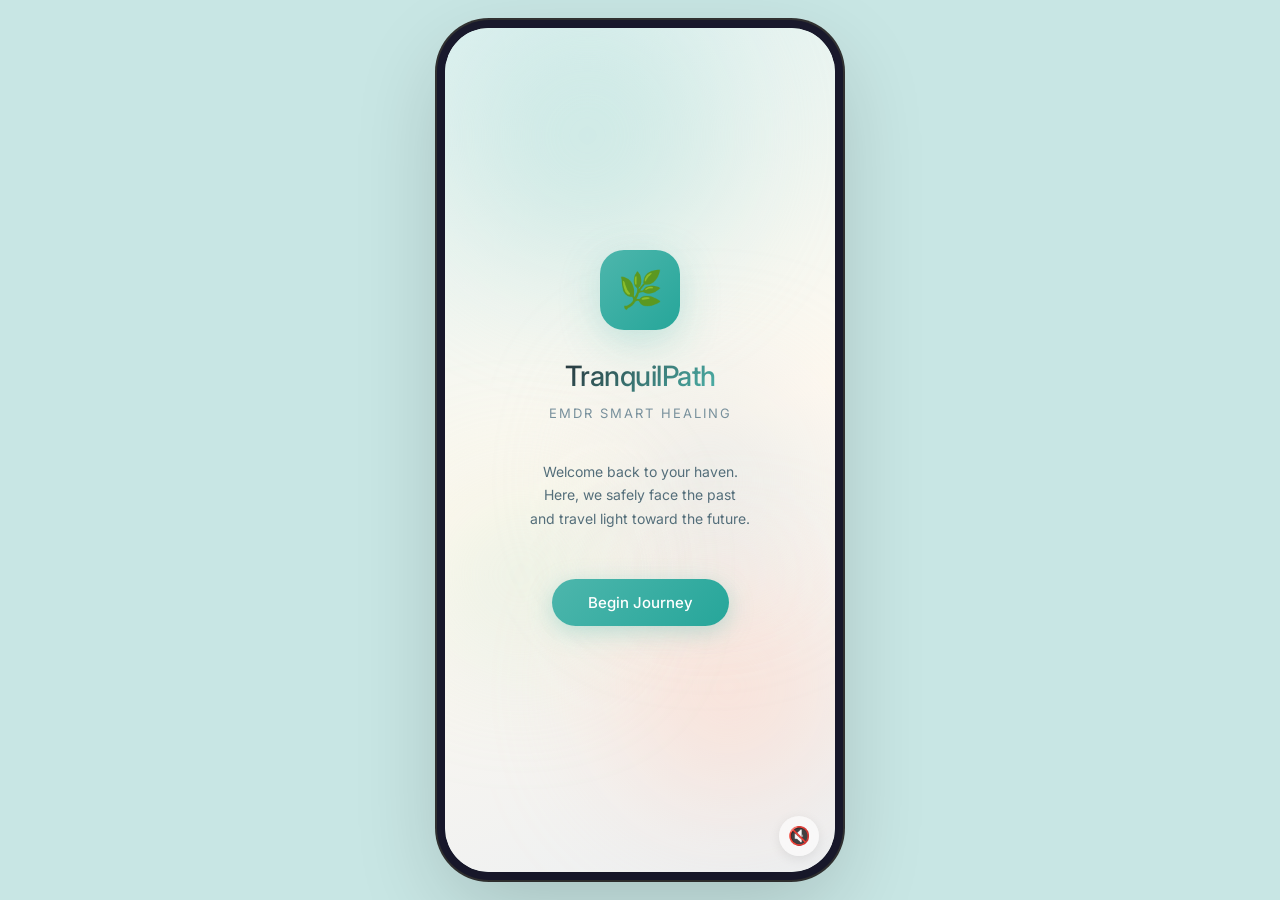
==== commit 79e3b842: "feat: add interactive EMDR processing loop (Shapiro Phase 4) Implement the complete Shapiro desensit" ====
--- a/05-Coding-Projects/TranquilPath-EMDR.html
+++ b/05-Coding-Projects/TranquilPath-EMDR.html
@@ -290,6 +290,49 @@
 /* ═══ 20. UTILS ═══ */
 .mt-8{margin-top:8px}.mt-12{margin-top:12px}.mt-16{margin-top:16px}.mt-24{margin-top:24px}
 .w-full{width:100%}
+
+/* ═══ 21. CHECK-IN OVERLAY ═══ */
+.checkin-overlay{position:absolute;inset:0;z-index:20;background:rgba(0,0,0,0.12);backdrop-filter:blur(4px);display:flex;align-items:flex-end;justify-content:center;opacity:0;pointer-events:none;transition:opacity .4s}
+.checkin-overlay.show{opacity:1;pointer-events:auto}
+.checkin-sheet{width:100%;padding:18px 22px 34px;background:rgba(255,255,255,0.92);backdrop-filter:blur(30px);border-radius:24px 24px 0 0;border:1px solid rgba(255,255,255,0.8);border-bottom:none;transform:translateY(100%);transition:transform .45s cubic-bezier(.32,.72,.37,1.1)}
+.checkin-overlay.show .checkin-sheet{transform:translateY(0)}
+.checkin-title{font-size:17px;font-weight:500;text-align:center;margin-bottom:2px}
+.checkin-subtitle{font-size:12px;color:var(--text-3);text-align:center;margin-bottom:12px}
+.report-types{display:flex;gap:7px;justify-content:center;margin-bottom:10px;flex-wrap:wrap}
+.report-chip{padding:7px 12px;border-radius:20px;font-size:12px;cursor:pointer;background:rgba(255,255,255,0.5);border:1.5px solid rgba(77,182,172,0.15);transition:all .25s;display:flex;align-items:center;gap:4px}
+.report-chip.selected{background:rgba(77,182,172,0.15);border-color:var(--mint-deep);color:var(--mint-deep)}
+.checkin-input{width:100%;padding:10px 14px;border-radius:var(--r-sm);border:1.5px solid rgba(77,182,172,0.2);background:rgba(255,255,255,0.5);font-family:inherit;font-size:13px;color:var(--text-1);outline:none;resize:none;height:56px;line-height:1.5;margin-bottom:8px}
+.checkin-input:focus{border-color:var(--mint-deep)}
+.checkin-actions{display:flex;justify-content:center;gap:10px}
+.checkin-meta{font-size:11px;color:var(--text-3);text-align:center;margin-bottom:6px;min-height:14px}
+
+/* ═══ 22. RETURN TO TARGET ═══ */
+.rtt-overlay{position:absolute;inset:0;z-index:22;background:rgba(0,0,0,0.10);backdrop-filter:blur(5px);display:flex;align-items:center;justify-content:center;opacity:0;pointer-events:none;transition:opacity .3s}
+.rtt-overlay.show{opacity:1;pointer-events:auto}
+.rtt-card{padding:22px 20px;border-radius:var(--r-lg);background:rgba(255,255,255,0.92);backdrop-filter:blur(30px);border:1px solid rgba(255,255,255,0.8);text-align:center;max-width:330px;width:90%}
+.rtt-icon{font-size:32px;margin-bottom:6px}
+.rtt-title{font-size:17px;font-weight:500;margin-bottom:8px}
+.rtt-msg{font-size:13px;color:var(--text-2);line-height:1.7;margin-bottom:8px}
+.rtt-nc{color:var(--mint-deep);font-weight:500}
+.rtt-train{font-size:12px;color:var(--text-3);line-height:1.65;padding:10px 14px;border-radius:var(--r-sm);background:rgba(77,182,172,0.05);margin-bottom:12px;font-style:italic}
+
+/* ═══ 23. COGNITIVE INTERWEAVE ═══ */
+.interweave-overlay{position:absolute;inset:0;z-index:22;background:rgba(0,0,0,0.10);backdrop-filter:blur(5px);display:flex;align-items:center;justify-content:center;opacity:0;pointer-events:none;transition:opacity .3s}
+.interweave-overlay.show{opacity:1;pointer-events:auto}
+.interweave-card{padding:22px 20px;border-radius:var(--r-lg);background:rgba(255,255,255,0.92);backdrop-filter:blur(30px);border:1px solid rgba(255,255,255,0.8);text-align:center;max-width:330px;width:90%}
+.interweave-icon{font-size:32px;margin-bottom:6px}
+.interweave-title{font-size:17px;font-weight:500;margin-bottom:10px}
+.interweave-q{font-size:14px;color:var(--text-1);line-height:1.7;margin-bottom:6px;font-style:italic;padding:12px 16px;border-radius:var(--r-sm);background:rgba(77,182,172,0.06)}
+.interweave-hint{font-size:12px;color:var(--text-3);margin-bottom:12px}
+
+/* ═══ 24. ABREACTION SUPPORT ═══ */
+.abreaction-overlay{position:absolute;inset:0;z-index:24;background:rgba(0,0,0,0.08);backdrop-filter:blur(6px);display:flex;align-items:center;justify-content:center;opacity:0;pointer-events:none;transition:opacity .3s}
+.abreaction-overlay.show{opacity:1;pointer-events:auto}
+.abreaction-card{padding:22px 20px;border-radius:var(--r-lg);background:rgba(255,255,255,0.94);backdrop-filter:blur(30px);border:1.5px solid rgba(77,182,172,0.3);text-align:center;max-width:330px;width:90%}
+.abreaction-icon{font-size:36px;margin-bottom:6px}
+.abreaction-title{font-size:17px;font-weight:500;margin-bottom:8px}
+.abreaction-msg{font-size:13px;color:var(--text-2);line-height:1.7;margin-bottom:12px}
+.abreaction-actions{display:flex;flex-direction:column;gap:8px;align-items:center}
 </style>
 </head>
 <body>
@@ -386,6 +429,7 @@
   <div class="screen" id="safe-place">
     <div class="safe-title">Build Your Safe Place</div>
     <p class="safe-desc">Close your eyes. Imagine a place where you feel absolutely safe. Follow the light and breathe slowly.</p>
+    <p class="safe-desc" style="font-size:12px;font-style:italic;color:var(--text-3);margin-bottom:20px;margin-top:-4px">🚂 During processing, imagine you're on a train — the memories are scenery passing outside. You're safe on the train, just an observer.</p>
     <div class="breath-container" id="breathBox">
       <div class="breath-glow" id="breathGlow"></div>
       <div class="breath-ring"></div>
@@ -589,6 +633,61 @@
     </div>
   </div>
 
+  <!-- ══ CHECK-IN OVERLAY (Shapiro Phase 4) ══ -->
+  <div class="checkin-overlay" id="checkinOverlay">
+    <div class="checkin-sheet">
+      <div class="sud-handle"></div>
+      <div class="checkin-title">What do you notice?</div>
+      <div class="checkin-subtitle">Take a moment. What comes up for you right now?</div>
+      <div class="report-types" id="reportTypes">
+        <div class="report-chip" data-type="image" onclick="selectReportType(this)">🖼 Image</div>
+        <div class="report-chip" data-type="emotion" onclick="selectReportType(this)">💛 Emotion</div>
+        <div class="report-chip" data-type="body" onclick="selectReportType(this)">🫁 Body</div>
+        <div class="report-chip" data-type="thought" onclick="selectReportType(this)">💭 Thought</div>
+      </div>
+      <textarea class="checkin-input" id="checkinInput" placeholder="Describe briefly what you notice..." maxlength="200"></textarea>
+      <div class="checkin-meta" id="checkinMeta"></div>
+      <div class="checkin-actions">
+        <button class="btn btn-primary" onclick="submitCheckin()">Go with that →</button>
+      </div>
+    </div>
+  </div>
+
+  <!-- ══ RETURN TO TARGET OVERLAY ══ -->
+  <div class="rtt-overlay" id="rttOverlay">
+    <div class="rtt-card">
+      <div class="rtt-icon">🎯</div>
+      <div class="rtt-title">Return to Target</div>
+      <p class="rtt-msg">Bring up the original memory. Notice the thought <span class="rtt-nc" id="rttNC">"..."</span> and where you feel it in your body.</p>
+      <div class="rtt-train">🚂 Imagine you're on a train, watching scenery pass outside the window. You're safe on the train — you're just an observer. The memory is the scenery, not the ride.</div>
+      <button class="btn btn-primary" onclick="confirmRTT()">I'm ready, continue →</button>
+    </div>
+  </div>
+
+  <!-- ══ COGNITIVE INTERWEAVE OVERLAY ══ -->
+  <div class="interweave-overlay" id="interweaveOverlay">
+    <div class="interweave-card">
+      <div class="interweave-icon">🔑</div>
+      <div class="interweave-title">A Different Perspective</div>
+      <div class="interweave-q" id="interweaveQ">Consider this thought...</div>
+      <div class="interweave-hint">Take a moment to sit with this question.</div>
+      <button class="btn btn-primary" onclick="confirmInterweave()">Let me consider that →</button>
+    </div>
+  </div>
+
+  <!-- ══ ABREACTION SUPPORT OVERLAY ══ -->
+  <div class="abreaction-overlay" id="abreactionOverlay">
+    <div class="abreaction-card">
+      <div class="abreaction-icon">🫂</div>
+      <div class="abreaction-title">I'm Right Here With You</div>
+      <p class="abreaction-msg" id="abreactionMsg">You are safe. This is a memory, not the present moment. Take all the time you need.</p>
+      <div class="abreaction-actions">
+        <button class="btn btn-primary btn-sm" onclick="confirmAbreaction()">I'm okay, continue →</button>
+        <button class="btn btn-ghost" onclick="endSession()">End session</button>
+      </div>
+    </div>
+  </div>
+
   <!-- ══ CRISIS OVERLAY ══ -->
   <div class="crisis-overlay" id="crisisOverlay">
     <div class="crisis-card">
@@ -627,6 +726,68 @@
   sessionStart:null, ttsOn:false, eyeTrack:false,
   nc:'', pc:''
 };
+
+/* ═══ PROCESSING STATE (Shapiro Phase 4 Decision Tree) ═══ */
+const PS={
+  reports:[],        // {type,content,setNum} history of client reports
+  sameCount:0,       // consecutive similar reports (looping detection)
+  loopCount:0,       // times RTT triggered with no SUD drop
+  rttActive:false,   // currently in Return-to-Target cycle
+  sudAtRTT:null,     // SUD when RTT was triggered
+  interweaveIdx:0,   // which interweave question we're on
+  selectedType:null, // currently selected report type chip
+  pendingSUD:false,  // whether SUD check follows current check-in
+  abreactionCount:0  // abreaction events this session
+};
+function resetPS(){PS.reports=[];PS.sameCount=0;PS.loopCount=0;PS.rttActive=false;PS.sudAtRTT=null;PS.interweaveIdx=0;PS.selectedType=null;PS.pendingSUD=false;PS.abreactionCount=0;}
+
+/* ═══ COGNITIVE INTERWEAVE LIBRARY (Shapiro domains) ═══ */
+const INTERWEAVES={
+  responsibility:[
+    "If a child were in that exact same situation, would it be their fault?",
+    "With what you knew then — not now — could you have done anything differently?",
+    "Who was actually responsible for what happened?",
+    "What would you say to a close friend who blamed themselves for the same thing?"
+  ],
+  safety:[
+    "Right now, in this moment, are you safe?",
+    "What tells you that you are safe right now? Name three things.",
+    "Is the danger happening now, or is it a memory from the past?",
+    "Where in your life today do you feel most safe?"
+  ],
+  control:[
+    "What choices do you have right now that you didn't have then?",
+    "Can you name one thing you have control over in this exact moment?",
+    "How did you survive that experience? What strength did that take?",
+    "What does being in control look like for you today?"
+  ],
+  worth:[
+    "Would you say that to someone you love who went through the same thing?",
+    "What would your best friend say about you right now?",
+    "Name one thing you've done this week that shows your value.",
+    "If your younger self could see who you've become, what would they think?"
+  ]
+};
+/* Map NC text → interweave domain */
+function ncToDomain(nc){
+  if(!nc)return'worth';
+  const l=nc.toLowerCase();
+  if(l.includes('fault')||l.includes('blame')||l.includes('responsible'))return'responsibility';
+  if(l.includes('safe')||l.includes('danger')||l.includes('threat'))return'safety';
+  if(l.includes('control')||l.includes('power')||l.includes('helpless')||l.includes('weak'))return'control';
+  return'worth';
+}
+
+/* ═══ ABREACTION SUPPORT PHRASES ═══ */
+const ABREACTION_PHRASES=[
+  "You are safe. That was then, this is now. I'm right here with you.",
+  "Just notice what you're feeling. You don't need to fight it. Let it pass through like a wave.",
+  "You're doing incredibly brave work. This intensity means your brain is processing. Keep breathing.",
+  "Feel your feet on the floor. You're here, in the present. The memory can't hurt you now.",
+  "Take a deep breath. You survived it then, and you're safe now. This feeling will pass.",
+  "It's okay to feel this. Your body is releasing what it's been holding. You're not alone."
+];
+
 let blsAnim=null,audioEng=null,hapticTmr=null,guideTmr=null,breathTL=null,orbTweens=[];
 let repCnt=0,audioVisTmr=null,tryTmr=null,cameraStream=null;
 
@@ -777,7 +938,7 @@
 
 /* ═══ SESSION START ═══ */
 function startSession(){
-  S.setsDone=0;S.phase='desensitize';S.sud=S.initSud||7;S.lowestSud=10;S.playing=false;S.moodHistory=[];S.sessionStart=Date.now();
+  S.setsDone=0;S.phase='desensitize';S.sud=S.initSud||7;S.lowestSud=10;S.playing=false;S.moodHistory=[];S.sessionStart=Date.now();resetPS();
   S.eyeTrack=document.getElementById('eyeTrackToggle')?.checked||false;
   goTo('session',4);setTimeout(()=>{setupSession();togglePlay();},600);
 }
@@ -833,7 +994,15 @@
   function tap(){if(!S.playing)return;lh.classList.toggle('active',isL);rh.classList.toggle('active',!isL);if(navigator.vibrate)navigator.vibrate(dur);isL=!isL;reps++;if(reps%2===0&&!S.modes.visual&&!S.modes.audio)onRep();hapticTmr=setTimeout(tap,S.speed*500);}
   tap();
 }
-function onRep(){repCnt++;if(repCnt>=S.repsPerSet*2){repCnt=0;S.setsDone++;updInfo();pauseSUD();}}
+function onRep(){
+  repCnt++;
+  if(repCnt>=S.repsPerSet*2){
+    repCnt=0;S.setsDone++;updInfo();
+    /* Shapiro Phase 4 decision: check-in after every set, SUD every 4th */
+    if(S.phase==='install'){pauseSUD();return;}
+    pauseForCheckin();
+  }
+}
 function stopAllBLS(){if(blsAnim){blsAnim.kill();blsAnim=null;}if(audioEng)audioEng.stop();if(hapticTmr){clearTimeout(hapticTmr);hapticTmr=null;}if(audioVisTmr){clearTimeout(audioVisTmr);audioVisTmr=null;}if(guideTmr){clearInterval(guideTmr);guideTmr=null;}}
 
 /* ═══ AUDIO ENGINE ═══ */
@@ -868,13 +1037,156 @@
 
 /* ═══ GUIDED TEXTS ═══ */
 const G={
-  desensitize:["Focus on the image while feeling your body's rhythm. Don't judge, just observe.","Just observe it, like watching scenery outside a window. Let it flow through.","Let your thoughts flow like a stream. You don't need to hold any of them.","Notice the sensations in your body. Allow any emotions to surface.","You are safe. These are just memories, not the present moment.","Take a deep breath and continue following the rhythm."],
-  install:["Feel the strength growing within you. You deserve to be treated gently.","Let this positive belief take root. You are stronger than you think.","Feel warmth spreading from your heart to every corner of your body.","You are rebuilding your inner balance. Every moment is getting better.","Embrace your true self. Move forward with love and acceptance."],
-  stuck:["If you feel blocked, try breathing deeply. Imagine these thoughts drifting away like clouds.","Let's try a different rhythm. It's okay, take your time."]
+  desensitize:["Just notice whatever comes up. Don't judge, just observe — like watching scenery from a train.","You're on the train, safe and observing. Let the images pass by the window.","Let your thoughts flow like a stream. You don't need to hold any of them.","Notice the sensations in your body. Allow any emotions to surface naturally.","You are safe. These are just memories, not the present moment.","Take a deep breath. Whatever comes up, just go with it.","Your brain knows how to heal. Trust the process — just keep following.","Notice where you feel it in your body right now. Stay with that."],
+  install:["Feel the strength growing within you. You deserve to be treated gently.","Let this positive belief take root. You are stronger than you think.","Feel warmth spreading from your heart to every corner of your body.","Notice how this new belief feels in your body. Let it settle in.","Embrace your true self. Move forward with love and acceptance."],
+  stuck:["If you feel blocked, try breathing deeply. Imagine these thoughts drifting away like clouds.","Remember, you're on the train — just an observer. The scenery can't touch you.","Let's try a different rhythm. It's okay, take your time."]
 };
 let gIdx=0;
 function startGuides(){const el=document.getElementById('guideText');gIdx=0;updGuide(el);guideTmr=setInterval(()=>{gIdx++;gsap.to(el,{opacity:0,duration:.3,onComplete:()=>{updGuide(el);gsap.to(el,{opacity:1,duration:.3});}});},7000);}
 function updGuide(el){const ts=G[S.phase]||G.desensitize;const t=ts[gIdx%ts.length];el.textContent=t;ttsSpeak(t);}
+
+/* ═══ INTERACTIVE EMDR PROCESSING LOOP (Shapiro Phase 4) ═══ */
+
+/* ─ Pause for check-in after each BLS set ─ */
+function pauseForCheckin(){
+  S.playing=false;stopAllBLS();document.getElementById('playBtn').textContent='▶️';
+  PS.selectedType=null;
+  document.getElementById('checkinInput').value='';
+  document.querySelectorAll('.report-chip').forEach(c=>c.classList.remove('selected'));
+  /* Show set count + encouragement */
+  const meta=document.getElementById('checkinMeta');
+  meta.textContent='Set '+S.setsDone+' complete';
+  document.getElementById('checkinOverlay').classList.add('show');
+  ttsSpeak('What do you notice?');
+}
+
+/* ─ Report type chip selection ─ */
+function selectReportType(el){
+  document.querySelectorAll('.report-chip').forEach(c=>c.classList.remove('selected'));
+  el.classList.add('selected');
+  PS.selectedType=el.dataset.type;
+}
+
+/* ─ Submit check-in: core of Shapiro's decision tree ─ */
+function submitCheckin(){
+  const type=PS.selectedType||'thought';
+  const content=document.getElementById('checkinInput').value.trim()||'(no description)';
+  const report={type,content,setNum:S.setsDone};
+  document.getElementById('checkinOverlay').classList.remove('show');
+
+  /* 1) Check for abreaction signs */
+  if(detectAbreaction(content)){
+    PS.abreactionCount++;
+    showAbreaction();
+    PS.reports.push(report);
+    return;
+  }
+
+  /* 2) Check for looping (same report type + similar content twice) */
+  const lastR=PS.reports.length>0?PS.reports[PS.reports.length-1]:null;
+  const isSame=lastR&&lastR.type===type&&isSimilar(lastR.content,content);
+
+  PS.reports.push(report);
+
+  if(isSame){
+    PS.sameCount++;
+    if(PS.sameCount>=2){
+      if(PS.loopCount===0){
+        /* First time looping → Return to Target */
+        PS.loopCount++;
+        PS.rttActive=true;
+        PS.sudAtRTT=S.sud;
+        showRTT();
+        return;
+      }else{
+        /* Already returned to target and still looping → SUD check then interweave */
+        PS.pendingSUD=true;
+        pauseSUD();
+        return;
+      }
+    }
+  }else{
+    PS.sameCount=0;
+    if(PS.rttActive&&PS.loopCount>0){
+      /* Processing moved after RTT — reset loop state */
+      PS.rttActive=false;PS.loopCount=0;
+    }
+  }
+
+  /* 3) Periodic SUD check every 4th set */
+  if(S.setsDone>0&&S.setsDone%4===0){
+    pauseSUD();
+    return;
+  }
+
+  /* 4) Normal progression: "Go with that" → resume BLS */
+  resumeAfterCheckin();
+}
+
+/* ─ Similarity check for looping detection ─ */
+function isSimilar(a,b){
+  if(!a||!b||a==='(no description)'||b==='(no description)')return true;
+  const wa=a.toLowerCase().split(/\s+/),wb=b.toLowerCase().split(/\s+/);
+  let match=0;wa.forEach(w=>{if(wb.includes(w))match++;});
+  return match>=Math.min(2,Math.floor(wa.length*0.5));
+}
+
+/* ─ Abreaction detection ─ */
+function detectAbreaction(text){
+  const t=text.toLowerCase();
+  const signs=/\b(can'?t\s*breathe|panic|shaking|trembl|frozen|overwhelm|terror|scream|sob|choking|flashback|dissociat)\b/i;
+  return signs.test(t);
+}
+
+/* ─ Show abreaction support ─ */
+function showAbreaction(){
+  const phrase=ABREACTION_PHRASES[PS.abreactionCount%ABREACTION_PHRASES.length];
+  document.getElementById('abreactionMsg').textContent=phrase;
+  document.getElementById('abreactionOverlay').classList.add('show');
+  ttsSpeak(phrase);
+  /* Slow down BLS for gentler processing */
+  S.speed=Math.min(2,S.speed+0.3);
+  document.getElementById('speedLabel').textContent=S.speed.toFixed(1)+'x';
+}
+function confirmAbreaction(){
+  document.getElementById('abreactionOverlay').classList.remove('show');
+  setTimeout(()=>resumeAfterCheckin(),600);
+}
+
+/* ─ Show Return to Target ─ */
+function showRTT(){
+  document.getElementById('rttNC').textContent='"'+(S.nc||'the negative belief')+'"';
+  document.getElementById('rttOverlay').classList.add('show');
+  ttsSpeak('Bring up the original memory. Notice the negative belief and where you feel it in your body.');
+}
+function confirmRTT(){
+  document.getElementById('rttOverlay').classList.remove('show');
+  setTimeout(()=>resumeAfterCheckin(),500);
+}
+
+/* ─ Show Cognitive Interweave ─ */
+function showInterweave(){
+  const domain=ncToDomain(S.nc);
+  const qs=INTERWEAVES[domain]||INTERWEAVES.worth;
+  const q=qs[PS.interweaveIdx%qs.length];
+  PS.interweaveIdx++;
+  document.getElementById('interweaveQ').textContent='"'+q+'"';
+  document.getElementById('interweaveOverlay').classList.add('show');
+  ttsSpeak(q);
+}
+function confirmInterweave(){
+  document.getElementById('interweaveOverlay').classList.remove('show');
+  PS.sameCount=0; /* Reset loop counter after interweave */
+  setTimeout(()=>resumeAfterCheckin(),500);
+}
+
+/* ─ Resume BLS after any interaction ─ */
+function resumeAfterCheckin(){
+  S.playing=true;
+  document.getElementById('playBtn').textContent='⏸';
+  repCnt=0;
+  runBLS();
+}
 
 /* ═══ SPEED & PATH ═══ */
 function adjSpeed(dir){S.speed=Math.max(.4,Math.min(2,S.speed-dir*.2));document.getElementById('speedLabel').textContent=S.speed.toFixed(1)+'x';if(S.playing){stopAllBLS();runBLS();}}
@@ -886,8 +1198,39 @@
 function sudSubmit(){
   document.getElementById('sudOverlay').classList.remove('show');
   S.lowestSud=Math.min(S.lowestSud,S.sud);
-  if(S.sud<=2&&S.phase==='desensitize'){S.phase='install';S.speed=Math.max(.4,S.speed-.2);gsap.to('.bls-area',{background:'rgba(255,249,240,0.3)',duration:1});document.getElementById('sessionPhase').textContent='✨ Positive Belief Installation';gIdx=0;}
+
+  /* Shapiro decision after SUD check */
+  if(S.sud<=1&&S.phase==='desensitize'){
+    /* SUD at ecological 0 → move to Installation */
+    S.phase='install';S.speed=Math.max(.4,S.speed-.2);
+    gsap.to('.bls-area',{background:'rgba(255,249,240,0.3)',duration:1});
+    document.getElementById('sessionPhase').textContent='✨ Positive Belief Installation';
+    gIdx=0;PS.rttActive=false;PS.loopCount=0;PS.sameCount=0;
+  }else if(S.sud<=2&&S.phase==='desensitize'){
+    S.phase='install';S.speed=Math.max(.4,S.speed-.2);
+    gsap.to('.bls-area',{background:'rgba(255,249,240,0.3)',duration:1});
+    document.getElementById('sessionPhase').textContent='✨ Positive Belief Installation';
+    gIdx=0;PS.rttActive=false;PS.loopCount=0;PS.sameCount=0;
+  }
+
+  /* If SUD > 5 auto-adjust for gentler processing */
   if(S.sud>5){S.speed=Math.min(2,S.speed+.2);if(S.modes.audio&&S.soundType==='bowl')S.soundType='waves';document.getElementById('speedLabel').textContent=S.speed.toFixed(1)+'x';}
+
+  /* If this SUD check was triggered by looping after RTT */
+  if(PS.pendingSUD){
+    PS.pendingSUD=false;
+    if(PS.sudAtRTT!==null&&S.sud>=PS.sudAtRTT){
+      /* SUD not decreasing after RTT → cognitive interweave */
+      PS.loopCount++;
+      updInfo();
+      setTimeout(()=>showInterweave(),500);
+      return;
+    }else{
+      /* SUD dropped after RTT → processing is working */
+      PS.rttActive=false;PS.loopCount=0;PS.sameCount=0;
+    }
+  }
+
   updInfo();setTimeout(()=>showMood(),400);
 }
 
@@ -958,6 +1301,7 @@
 /* ═══ RESTART ═══ */
 function restart(){
   S.setsDone=0;S.sud=7;S.lowestSud=10;S.phase='desensitize';S.playing=false;S.moodHistory=[];S.wizStep=0;S.breathCycles=0;scanned.clear();repCnt=0;
+  resetPS(); /* Reset Shapiro processing state */
   document.querySelectorAll('.body-part').forEach(p=>p.classList.remove('active','released'));
   document.getElementById('scanFeedback').textContent='Tap an area that feels tense';
   document.getElementById('scanCount').textContent='';
@@ -965,6 +1309,8 @@
   const sb=document.getElementById('safeBtn');sb.style.opacity='0';sb.style.pointerEvents='none';
   const sh=document.getElementById('shredBtn');sh.textContent='🗑️ Shred Session Data';sh.disabled=false;delete sh.dataset.done;sh.style.opacity='1';
   document.getElementById('shredStatus').textContent='';
+  /* Dismiss any open overlays */
+  ['checkinOverlay','rttOverlay','interweaveOverlay','abreactionOverlay'].forEach(id=>document.getElementById(id).classList.remove('show'));
   updWiz();stopCam();goTo('welcome',-1);setTimeout(animateWelcome,500);
 }
 
